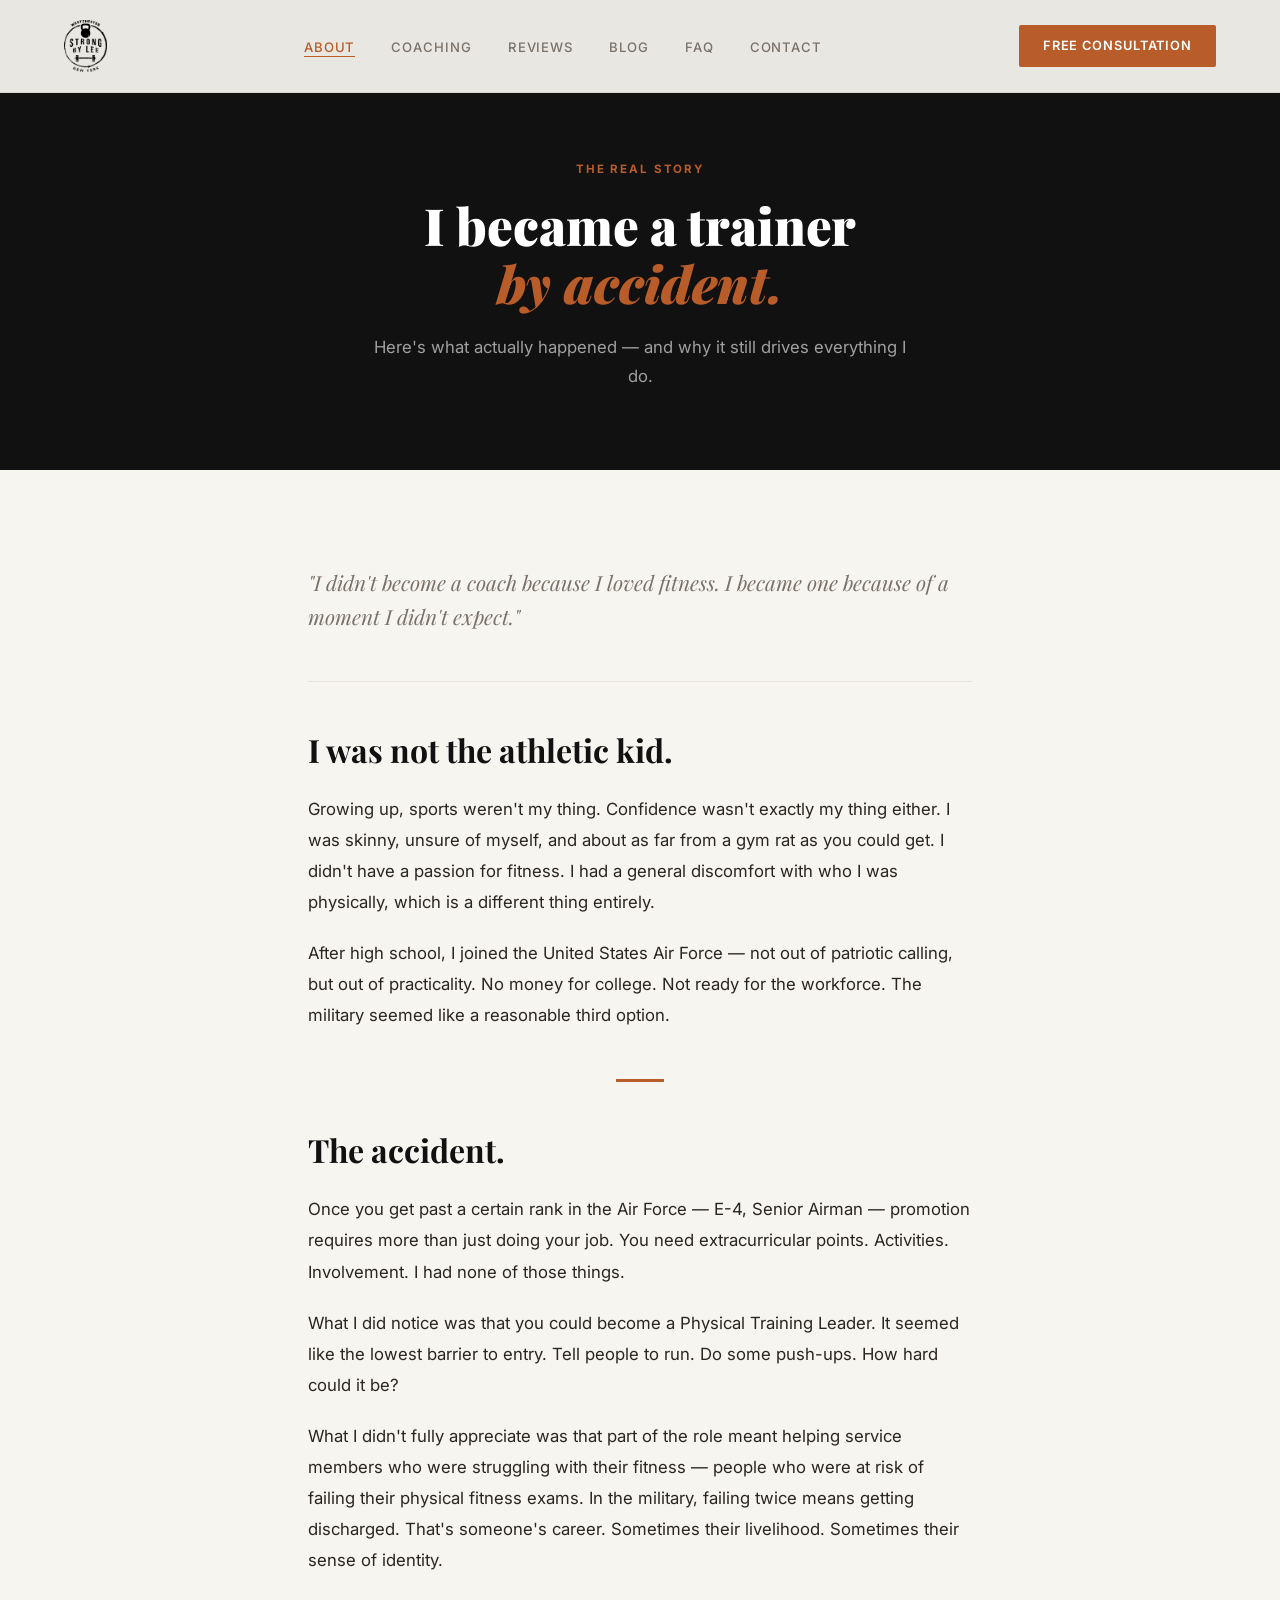
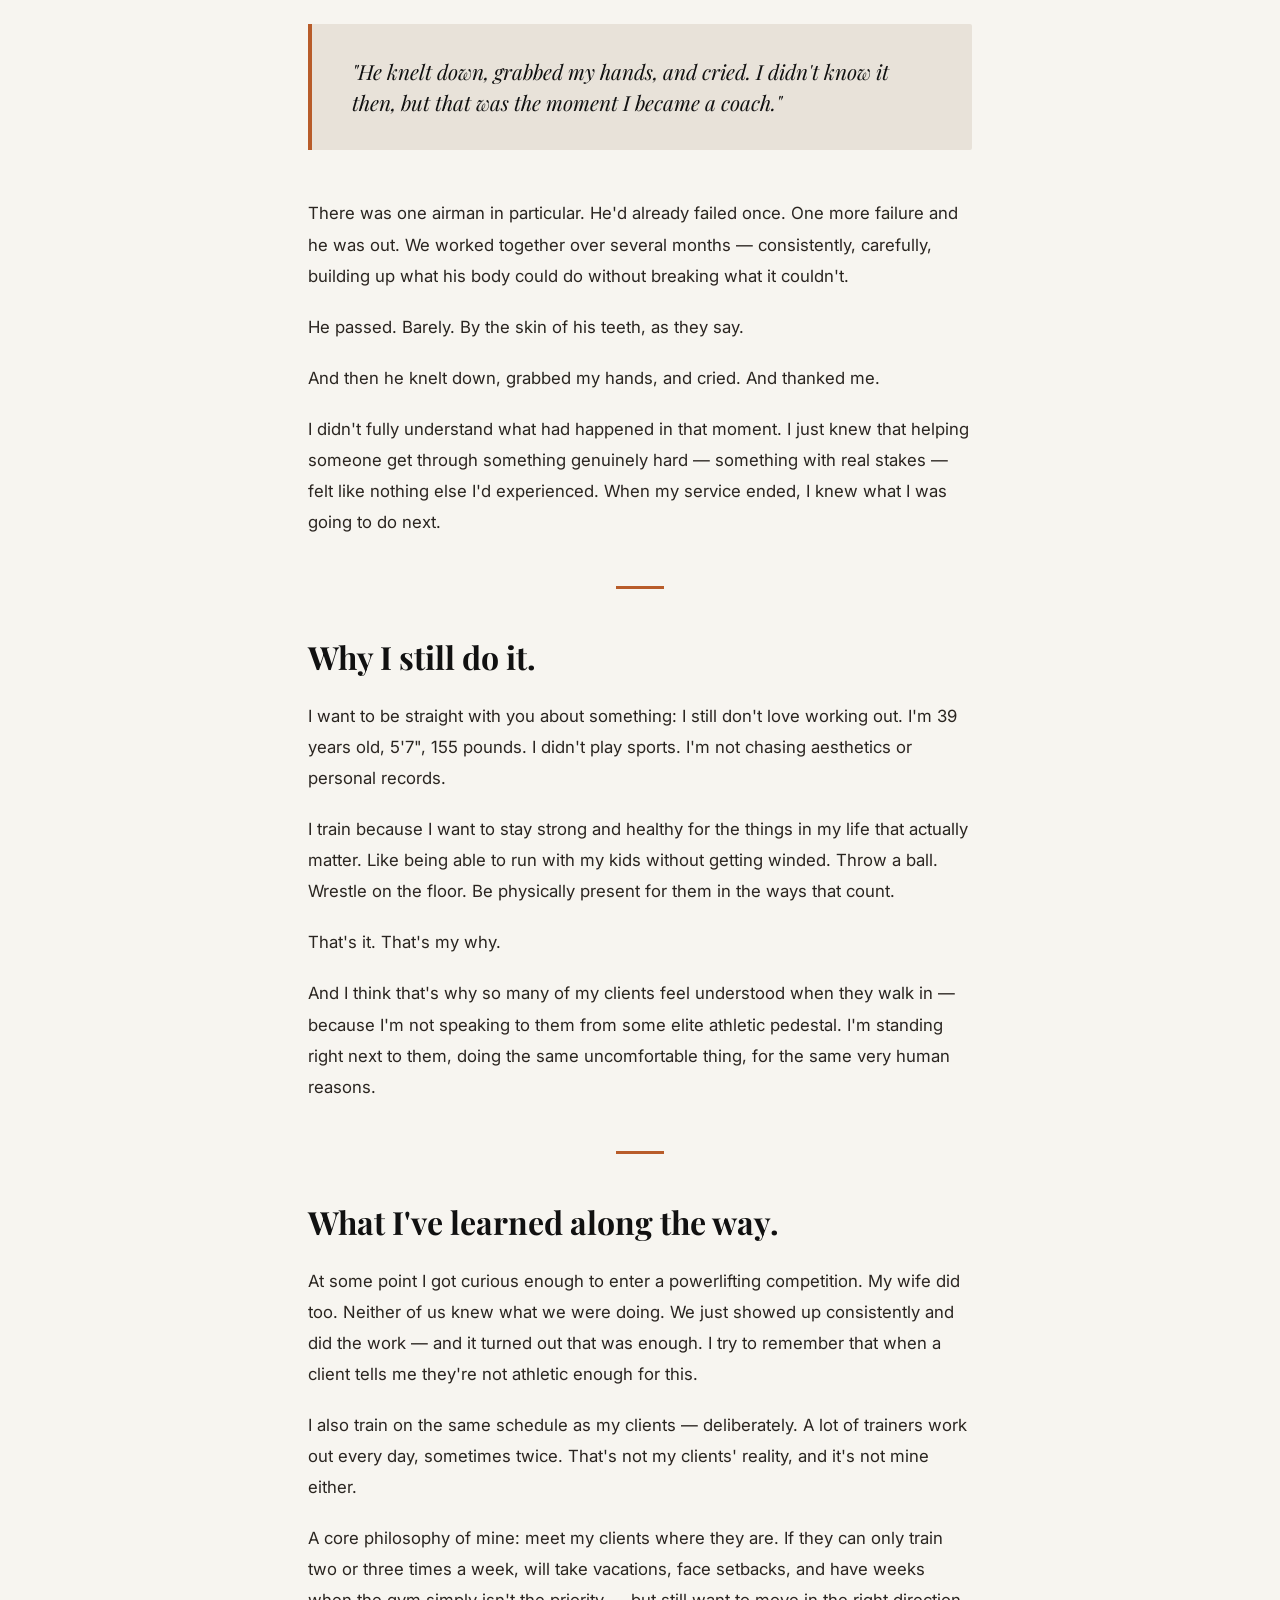
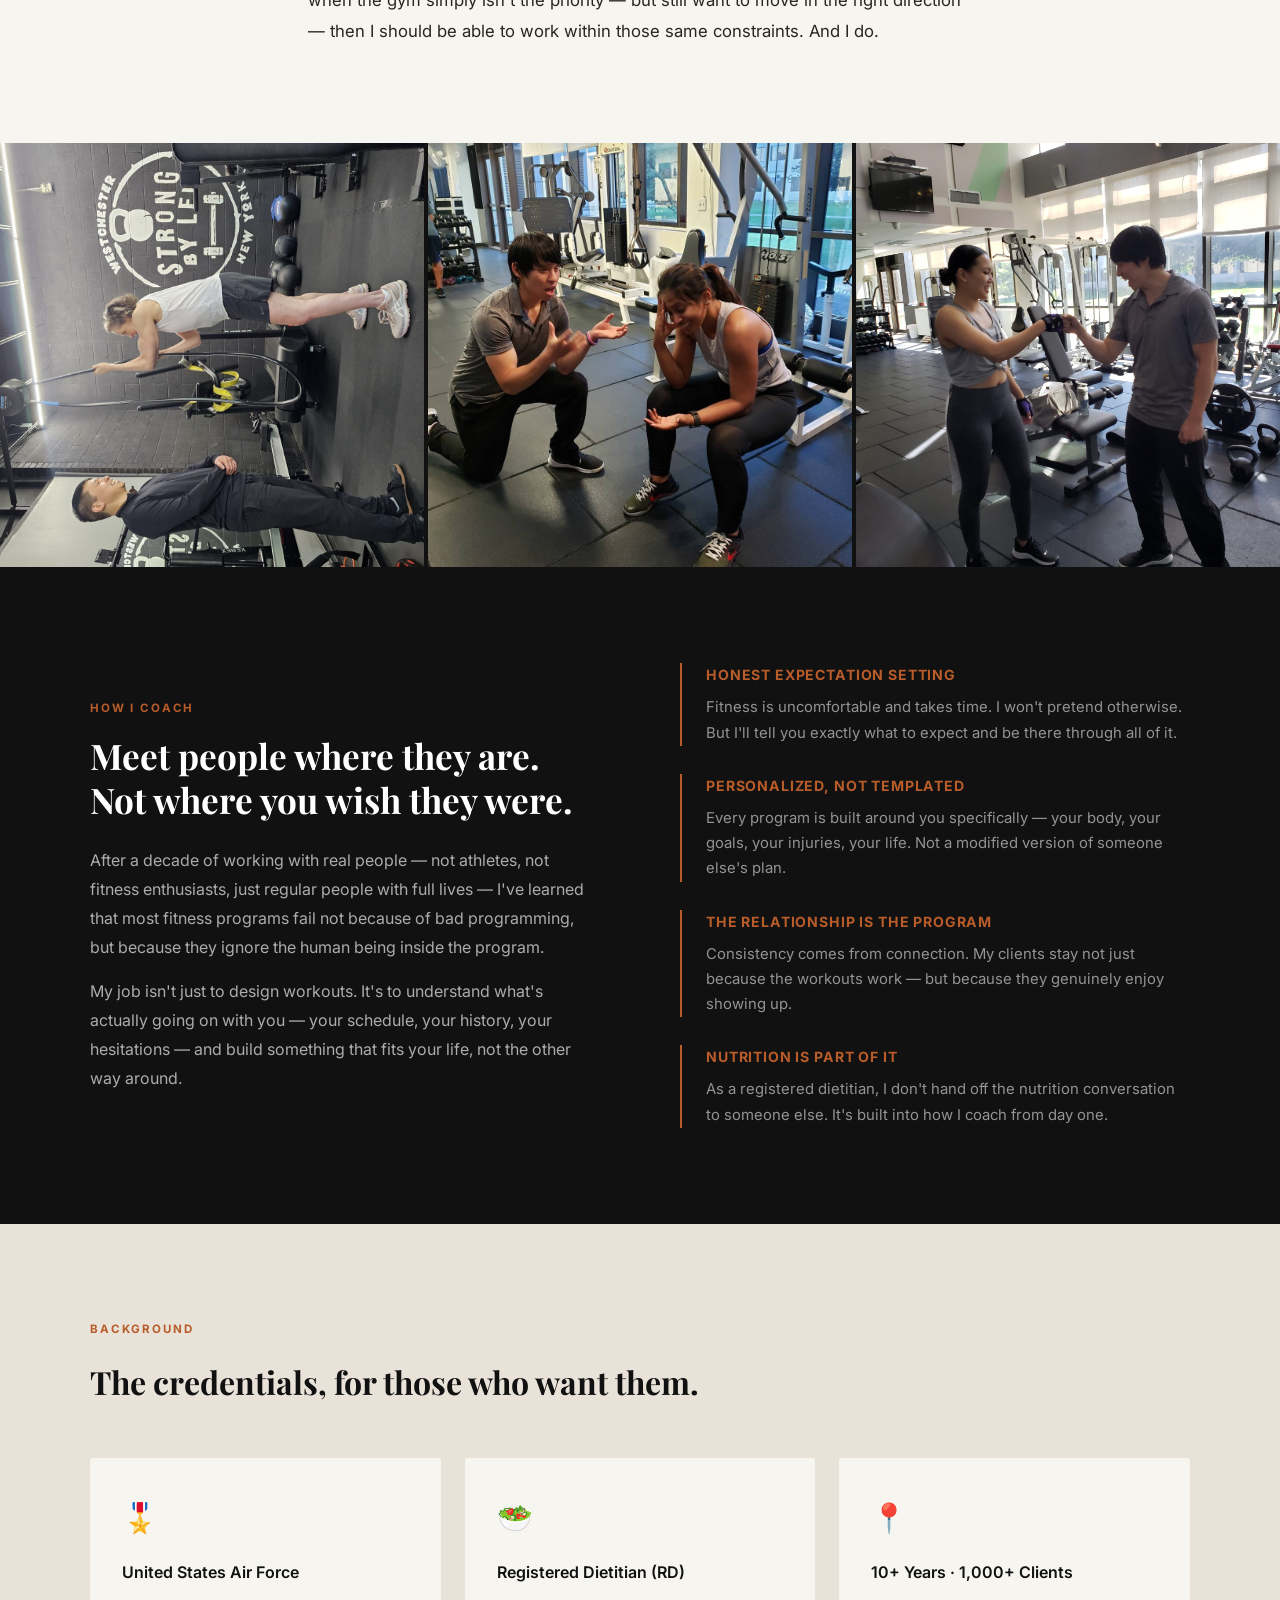
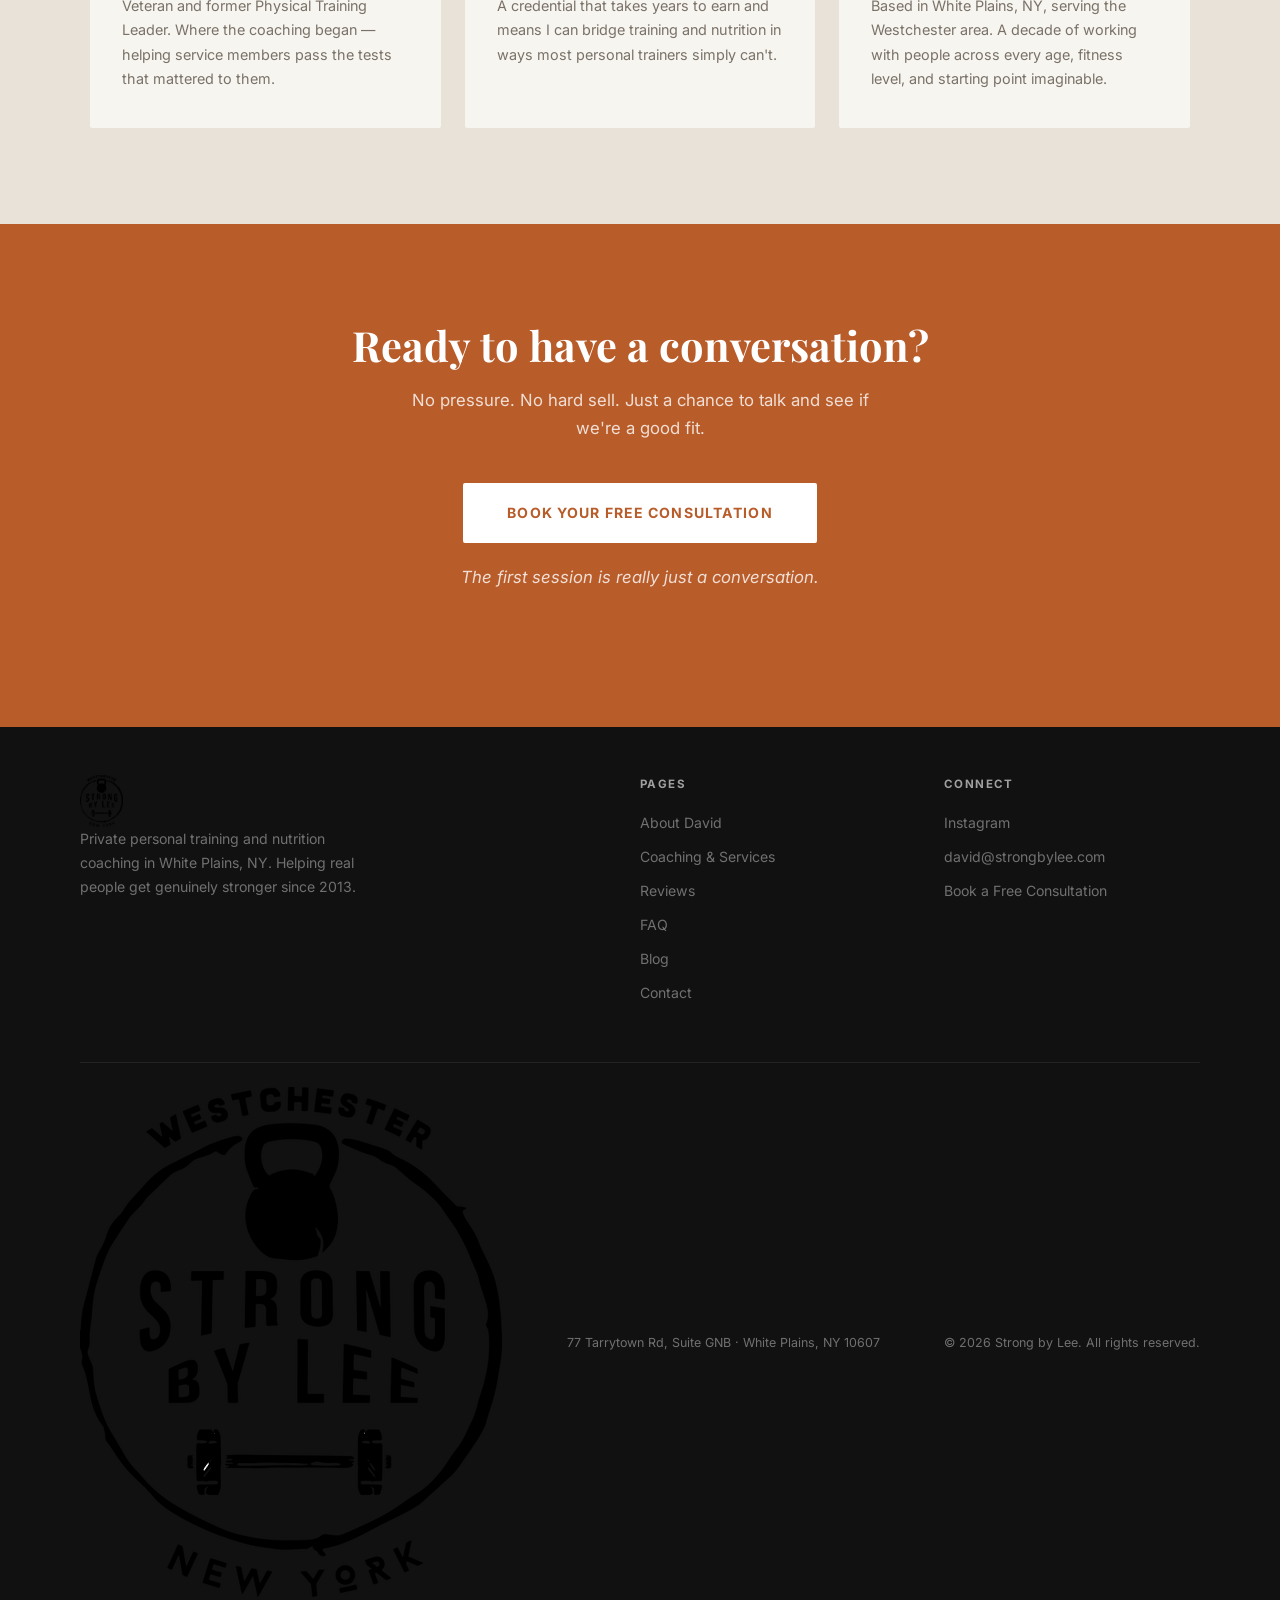
==== about.html @ 9598d5ef "update082226" ====
<!DOCTYPE html>
<html lang="en">
<head>
  <meta charset="UTF-8" />
  <meta name="viewport" content="width=device-width, initial-scale=1.0" />
  <title>About David — Strong by Lee | White Plains, NY</title>
  <meta name="description" content="The real story behind Strong by Lee. David is a registered dietitian, Air Force veteran, and personal trainer who understands what it feels like to not love working out." />
  <meta name="robots" content="index, follow" />
  <meta name="author" content="David Lee" />
  <meta property="og:type" content="website" />
  <meta property="og:title" content="About David — Strong by Lee" />
  <meta property="og:description" content="I didn't become a coach because I loved fitness. I became one because of a moment I didn't expect." />
  <meta property="og:image" content="https://strongbylee.com/images/studio-coaching.jpg" />
  <meta property="og:url" content="https://strongbylee.com/about.html" />
  <meta property="og:site_name" content="Strong by Lee" />
  <meta name="twitter:card" content="summary_large_image" />
  <meta name="twitter:title" content="About David — Strong by Lee" />
  <meta name="twitter:description" content="I didn't become a coach because I loved fitness. I became one because of a moment I didn't expect." />
  <meta name="twitter:image" content="https://strongbylee.com/images/studio-coaching.jpg" />
  
  <link href="https://fonts.googleapis.com/css2?family=Playfair+Display:ital,wght@0,700;0,900;1,700&family=Inter:wght@300;400;500;600&display=swap" rel="stylesheet" />
  <link rel="stylesheet" href="css/style.css" />
  <style>
    .story-section {
      max-width: 760px; margin: 0 auto;
      padding: 96px 48px;
    }
    .story-section h2 {
      font-family: 'Playfair Display', serif;
      font-size: 2rem; font-weight: 700;
      color: var(--black); margin-bottom: 24px;
      line-height: 1.25;
    }
    .story-section p {
      font-size: 1.05rem; line-height: 1.85;
      color: var(--text); margin-bottom: 20px;
    }
    .story-section p:last-child { margin-bottom: 0; }

    .story-divider {
      width: 48px; height: 3px;
      background: var(--accent); margin: 48px auto;
    }

    .story-pull {
      background: var(--warm);
      border-left: 4px solid var(--accent);
      padding: 32px 40px; margin: 48px 0; border-radius: 0 2px 2px 0;
    }
    .story-pull p {
      font-family: 'Playfair Display', serif;
      font-style: italic; font-size: 1.3rem;
      color: var(--black); line-height: 1.5; margin: 0;
    }

    .philosophy {
      background: var(--black); padding: 96px 80px;
    }
    .philosophy-inner {
      max-width: 1100px; margin: 0 auto;
      display: grid; grid-template-columns: 1fr 1fr; gap: 80px; align-items: center;
    }
    .philosophy-left h2 {
      font-family: 'Playfair Display', serif;
      font-size: 2.2rem; font-weight: 700;
      color: #fff; margin-bottom: 24px; line-height: 1.25;
    }
    .philosophy-left p { color: rgba(255,255,255,0.65); font-size: 1rem; line-height: 1.8; }
    .philosophy-left p + p { margin-top: 16px; }
    .philosophy-right { display: flex; flex-direction: column; gap: 28px; }
    .phil-item {
      border-left: 2px solid var(--accent);
      padding-left: 24px;
    }
    .phil-item h3 {
      font-size: 0.88rem; font-weight: 700;
      letter-spacing: 0.06em; text-transform: uppercase;
      color: var(--accent); margin-bottom: 8px;
    }
    .phil-item p { color: rgba(255,255,255,0.55); font-size: 0.93rem; line-height: 1.7; }

    .credentials {
      padding: 96px 80px; background: var(--warm);
    }
    .credentials-inner { max-width: 1100px; margin: 0 auto; }
    .credentials-inner h2 {
      font-family: 'Playfair Display', serif;
      font-size: 2rem; font-weight: 700;
      color: var(--black); margin-bottom: 48px;
    }
    .creds-grid { display: grid; grid-template-columns: repeat(3, 1fr); gap: 24px; }
    .cred-card {
      background: var(--offwhite); padding: 36px 32px; border-radius: 2px;
    }
    .cred-icon {
      font-size: 1.8rem; margin-bottom: 16px; display: block;
    }
    .cred-card h3 {
      font-size: 1rem; font-weight: 600;
      color: var(--black); margin-bottom: 8px;
    }
    .cred-card p { font-size: 0.9rem; color: var(--muted); line-height: 1.7; }

    @media (max-width: 900px) {
      .story-section { padding: 72px 32px; }
      .philosophy { padding: 72px 32px; }
      .philosophy-inner { grid-template-columns: 1fr; gap: 48px; }
      .credentials { padding: 72px 32px; }
      .creds-grid { grid-template-columns: 1fr; }
    }
  </style>
</head>
<body>

  <nav>
    <a href="index.html" class="nav-logo-img"><img src="images/logo.png" alt="Strong by Lee" height="52"></a>
    <ul class="nav-links">
      <li><a href="about.html" class="active">About</a></li>
      <li><a href="coaching.html">Coaching</a></li>
      <li><a href="reviews.html">Reviews</a></li>
      <li><a href="blog.html">Blog</a></li>
      <li><a href="faq.html">FAQ</a></li>
      <li><a href="contact.html">Contact</a></li>
    </ul>
    <a href="contact.html" class="nav-cta">Free Consultation</a>
    <div class="nav-hamburger" id="hamburger">
      <span></span><span></span><span></span>
    </div>
  </nav>

  <div class="mobile-menu" id="mobileMenu">
    <span class="mobile-close" id="mobileClose">&times;</span>
    
        <a href="index.html">Home</a>
    <a href="about.html" class="active">About</a>
    <a href="coaching.html">Coaching</a>
    <a href="reviews.html">Reviews</a>
    <a href="blog.html">Blog</a>
    <a href="faq.html">FAQ</a>
    <a href="contact.html">Contact</a>
    <a href="contact.html" style="color: var(--accent);">Free Consultation</a>
  
  </div>

  <!-- PAGE HERO -->
  <div class="page-hero">
    <span class="section-label">The real story</span>
    <h1>I became a trainer<br/><em>by accident.</em></h1>
    <p>Here's what actually happened — and why it still drives everything I do.</p>
  </div>

  <!-- STORY -->
  <div class="story-section">
    <p style="font-family:'Playfair Display',serif; font-size:1.3rem; font-style:italic; color:var(--muted); line-height:1.6; margin-bottom:48px; padding-bottom:48px; border-bottom:1px solid var(--warm);">"I didn't become a coach because I loved fitness. I became one because of a moment I didn't expect."</p>
    <h2>I was not the athletic kid.</h2>
    <p>Growing up, sports weren't my thing. Confidence wasn't exactly my thing either. I was skinny, unsure of myself, and about as far from a gym rat as you could get. I didn't have a passion for fitness. I had a general discomfort with who I was physically, which is a different thing entirely.</p>
    <p>After high school, I joined the United States Air Force — not out of patriotic calling, but out of practicality. No money for college. Not ready for the workforce. The military seemed like a reasonable third option.</p>

    <div class="story-divider"></div>

    <h2>The accident.</h2>
    <p>Once you get past a certain rank in the Air Force — E-4, Senior Airman — promotion requires more than just doing your job. You need extracurricular points. Activities. Involvement. I had none of those things.</p>
    <p>What I did notice was that you could become a Physical Training Leader. It seemed like the lowest barrier to entry. Tell people to run. Do some push-ups. How hard could it be?</p>
    <p>What I didn't fully appreciate was that part of the role meant helping service members who were struggling with their fitness — people who were at risk of failing their physical fitness exams. In the military, failing twice means getting discharged. That's someone's career. Sometimes their livelihood. Sometimes their sense of identity.</p>

    <div class="story-pull">
      <p>"He knelt down, grabbed my hands, and cried. I didn't know it then, but that was the moment I became a coach."</p>
    </div>

    <p>There was one airman in particular. He'd already failed once. One more failure and he was out. We worked together over several months — consistently, carefully, building up what his body could do without breaking what it couldn't.</p>
    <p>He passed. Barely. By the skin of his teeth, as they say.</p>
    <p>And then he knelt down, grabbed my hands, and cried. And thanked me.</p>
    <p>I didn't fully understand what had happened in that moment. I just knew that helping someone get through something genuinely hard — something with real stakes — felt like nothing else I'd experienced. When my service ended, I knew what I was going to do next.</p>

    <div class="story-divider"></div>

    <h2>Why I still do it.</h2>
    <p>I want to be straight with you about something: I still don't love working out. I'm 39 years old, 5'7", 155 pounds. I didn't play sports. I'm not chasing aesthetics or personal records.</p>
    <p>I train because I want to stay strong and healthy for the things in my life that actually matter. Like being able to run with my kids without getting winded. Throw a ball. Wrestle on the floor. Be physically present for them in the ways that count.</p>
    <p>That's it. That's my why.</p>
    <p>And I think that's why so many of my clients feel understood when they walk in — because I'm not speaking to them from some elite athletic pedestal. I'm standing right next to them, doing the same uncomfortable thing, for the same very human reasons.</p>

    <div class="story-divider"></div>

    <h2>What I've learned along the way.</h2>
    <p>At some point I got curious enough to enter a powerlifting competition. My wife did too. Neither of us knew what we were doing. We just showed up consistently and did the work — and it turned out that was enough. I try to remember that when a client tells me they're not athletic enough for this.</p>
    <p>I also train on the same schedule as my clients — deliberately. A lot of trainers work out every day, sometimes twice. That's not my clients' reality, and it's not mine either.</p>
    <p>A core philosophy of mine: meet my clients where they are. If they can only train two or three times a week, will take vacations, face setbacks, and have weeks when the gym simply isn't the priority — but still want to move in the right direction — then I should be able to work within those same constraints. And I do.</p>
  </div>

  <!-- PHOTO STRIP -->
  <div style="display:grid; grid-template-columns: 1fr 1fr 1fr; gap: 4px; background: var(--black);">
    <img src="images/studio-coaching.jpg" alt="David coaching in the Strong by Lee studio" style="width:100%; aspect-ratio:1; object-fit:cover; object-position: center top; display:block;">
    <img src="images/coaching-laughing.jpg" alt="David with a client" style="width:100%; aspect-ratio:1; object-fit:cover; display:block;">
    <img src="images/coaching-floor.jpg" alt="David coaching on the floor" style="width:100%; aspect-ratio:1; object-fit:cover; display:block;">
  </div>

  <!-- PHILOSOPHY -->
  <section class="philosophy reveal">
    <div class="philosophy-inner">
      <div class="philosophy-left">
        <span class="section-label">How I coach</span>
        <h2>Meet people where they are. Not where you wish they were.</h2>
        <p>After a decade of working with real people — not athletes, not fitness enthusiasts, just regular people with full lives — I've learned that most fitness programs fail not because of bad programming, but because they ignore the human being inside the program.</p>
        <p>My job isn't just to design workouts. It's to understand what's actually going on with you — your schedule, your history, your hesitations — and build something that fits your life, not the other way around.</p>
      </div>
      <div class="philosophy-right">
        <div class="phil-item">
          <h3>Honest Expectation Setting</h3>
          <p>Fitness is uncomfortable and takes time. I won't pretend otherwise. But I'll tell you exactly what to expect and be there through all of it.</p>
        </div>
        <div class="phil-item">
          <h3>Personalized, Not Templated</h3>
          <p>Every program is built around you specifically — your body, your goals, your injuries, your life. Not a modified version of someone else's plan.</p>
        </div>
        <div class="phil-item">
          <h3>The Relationship Is the Program</h3>
          <p>Consistency comes from connection. My clients stay not just because the workouts work — but because they genuinely enjoy showing up.</p>
        </div>
        <div class="phil-item">
          <h3>Nutrition Is Part of It</h3>
          <p>As a registered dietitian, I don't hand off the nutrition conversation to someone else. It's built into how I coach from day one.</p>
        </div>
      </div>
    </div>
  </section>

  <!-- CREDENTIALS -->
  <section class="credentials reveal">
    <div class="credentials-inner">
      <span class="section-label">Background</span>
      <h2>The credentials, for those who want them.</h2>
      <div class="creds-grid">
        <div class="cred-card">
          <span class="cred-icon">🎖️</span>
          <h3>United States Air Force</h3>
          <p>Veteran and former Physical Training Leader. Where the coaching began — helping service members pass the tests that mattered to them.</p>
        </div>
        <div class="cred-card">
          <span class="cred-icon">🥗</span>
          <h3>Registered Dietitian (RD)</h3>
          <p>A credential that takes years to earn and means I can bridge training and nutrition in ways most personal trainers simply can't.</p>
        </div>
        <div class="cred-card">
          <span class="cred-icon">📍</span>
          <h3>10+ Years · 1,000+ Clients</h3>
          <p>Based in White Plains, NY, serving the Westchester area. A decade of working with people across every age, fitness level, and starting point imaginable.</p>
        </div>
      </div>
    </div>
  </section>

  <!-- CTA -->
  <section class="cta-section">
    <h2>Ready to have a conversation?</h2>
    <p>No pressure. No hard sell. Just a chance to talk and see if we're a good fit.</p>
    <a href="contact.html" class="btn-white">Book Your Free Consultation</a>
    <p class="cta-note">The first session is really just a conversation.</p>
  </section>

  <!-- FOOTER -->
  <footer>
    <div class="footer-inner">
      <div class="footer-brand">
        <a href="index.html" class="nav-logo-img"><img src="images/logo.png" alt="Strong by Lee" height="48"></a>
        <p>Private personal training and nutrition coaching in White Plains, NY. Helping real people get genuinely stronger since 2013.</p>
      </div>
      <div class="footer-col">
        <h4>Pages</h4>
        <a href="about.html" class="active">About David</a>
        <a href="coaching.html">Coaching & Services</a>
        <a href="reviews.html">Reviews</a>
    <a href="faq.html">FAQ</a>
        <a href="blog.html">Blog</a>
        <a href="contact.html">Contact</a>
      </div>
      <div class="footer-col">
        <h4>Connect</h4>
        <a href="https://instagram.com/strongbylee" target="_blank">Instagram</a>
        <a href="mailto:david@strongbylee.com">david@strongbylee.com</a>
        <a href="contact.html">Book a Free Consultation</a>
      </div>
    </div>
    <div class="footer-bottom">
      <img src="images/logo.png" alt="Strong by Lee" height="36">
      <span>77 Tarrytown Rd, Suite GNB · White Plains, NY 10607</span>
      <span>© 2026 Strong by Lee. All rights reserved.</span>
    </div>
  </footer>

  <script>
    document.getElementById('hamburger').addEventListener('click', () => document.getElementById('mobileMenu').classList.add('open'));
    document.getElementById('mobileClose').addEventListener('click', () => document.getElementById('mobileMenu').classList.remove('open'));
  </script>
  <a href="#" class="back-to-top" id="backToTop" aria-label="Back to top">↑</a>
</body>
</html>
---- css/style.css ----
*, *::before, *::after { box-sizing: border-box; margin: 0; padding: 0; }

:root {
  --black:    #111111;
  --offwhite: #F7F5F0;
  --warm:     #E8E2D9;
  --accent:   #B85C2A;
  --accent-dark: #9A4A20;
  --muted:    #7A7268;
  --text:     #2A2520;
}

html { scroll-behavior: smooth; }

body {
  font-family: 'Inter', sans-serif;
  background: var(--offwhite);
  color: var(--text);
  font-size: 17px;
  line-height: 1.7;
}

/* ── NAV ── */
nav {
  position: fixed; top: 0; left: 0; right: 0; z-index: 100;
  display: flex; align-items: center; justify-content: space-between;
  padding: 20px 64px;
  background: rgba(247,245,240,0.94);
  backdrop-filter: blur(8px);
  border-bottom: 1px solid rgba(0,0,0,0.07);
}
.nav-logo {
  font-family: 'Playfair Display', serif;
  font-size: 1.25rem; font-weight: 700;
  color: var(--black); letter-spacing: 0.02em;
  text-decoration: none;
}
.nav-logo span { color: var(--accent); }
.nav-logo-img {
  display: flex; align-items: center;
  text-decoration: none;
}
.nav-logo-img img {
  height: 52px; width: auto;
  display: block;
}
.nav-links { display: flex; gap: 36px; list-style: none; }
.nav-links a {
  text-decoration: none; color: var(--muted);
  font-size: 0.82rem; font-weight: 500;
  letter-spacing: 0.07em; text-transform: uppercase;
  transition: color 0.2s;
}
.nav-links a:hover, .nav-links a.active { color: var(--accent); }
.nav-cta {
  background: var(--accent); color: #fff;
  padding: 10px 24px; border-radius: 2px;
  font-size: 0.8rem; font-weight: 600;
  letter-spacing: 0.07em; text-transform: uppercase;
  text-decoration: none; transition: background 0.2s;
}
.nav-cta:hover { background: var(--accent-dark); }
.nav-hamburger { display: none; cursor: pointer; flex-direction: column; gap: 5px; }
.nav-hamburger span { display: block; width: 24px; height: 2px; background: var(--black); transition: 0.3s; }
.mobile-menu {
  display: none; position: fixed; top: 0; left: 0; right: 0; bottom: 0;
  background: var(--offwhite); z-index: 99;
  flex-direction: column; align-items: center; justify-content: center; gap: 32px;
}
.mobile-menu.open { display: flex; }
.mobile-menu a {
  font-size: 1.4rem; font-family: 'Playfair Display', serif;
  color: var(--black); text-decoration: none; font-weight: 700;
}
.mobile-menu a:hover { color: var(--accent); }
.mobile-close {
  position: absolute; top: 24px; right: 32px;
  font-size: 2rem; cursor: pointer; color: var(--muted);
}

/* ── SHARED SECTIONS ── */
.section-label {
  font-size: 0.72rem; font-weight: 700;
  letter-spacing: 0.16em; text-transform: uppercase;
  color: var(--accent); margin-bottom: 16px; display: block;
}

/* ── TRUST BAR ── */
.trust-bar {
  background: var(--black); color: var(--offwhite);
  display: flex; justify-content: center; gap: 80px;
  padding: 32px 48px; flex-wrap: wrap;
}
.trust-item { text-align: center; }
.trust-number {
  font-family: 'Playfair Display', serif;
  font-size: 2rem; font-weight: 700;
  color: var(--accent); display: block; line-height: 1;
}
.trust-label {
  font-size: 0.72rem; letter-spacing: 0.1em;
  text-transform: uppercase; color: rgba(255,255,255,0.45);
  margin-top: 4px; display: block;
}

/* ── BUTTONS ── */
.btn-primary {
  display: inline-block; background: var(--accent); color: #fff;
  padding: 16px 36px; border-radius: 2px;
  font-size: 0.86rem; font-weight: 600;
  letter-spacing: 0.08em; text-transform: uppercase;
  text-decoration: none; transition: background 0.2s;
}
.btn-primary:hover { background: var(--accent-dark); }
.btn-ghost {
  display: inline-block; color: var(--text);
  font-size: 0.86rem; font-weight: 500;
  letter-spacing: 0.04em; text-decoration: none;
  border-bottom: 1px solid var(--text); padding-bottom: 2px;
  transition: color 0.2s, border-color 0.2s;
}
.btn-ghost:hover { color: var(--accent); border-color: var(--accent); }
.btn-white {
  display: inline-block; background: #fff; color: var(--accent);
  padding: 18px 44px; border-radius: 2px;
  font-size: 0.88rem; font-weight: 700;
  letter-spacing: 0.08em; text-transform: uppercase;
  text-decoration: none; transition: transform 0.15s;
}
.btn-white:hover { transform: translateY(-2px); }

/* ── CTA SECTION ── */
.cta-section {
  background: var(--accent);
  padding: 96px 80px; text-align: center;
}
.cta-section h2 {
  font-family: 'Playfair Display', serif;
  font-size: 2.6rem; font-weight: 700;
  color: #fff; margin-bottom: 16px; line-height: 1.2;
}
.cta-section p {
  color: rgba(255,255,255,0.8); font-size: 1.05rem;
  margin-bottom: 40px; max-width: 480px;
  margin-left: auto; margin-right: auto;
}
.cta-note {
  margin-top: 20px; font-size: 0.82rem;
  color: rgba(255,255,255,0.6); font-style: italic;
}

/* ── FOOTER ── */
footer {
  background: var(--black); color: rgba(255,255,255,0.4);
  padding: 48px 80px;
}
.footer-inner {
  display: grid; grid-template-columns: 2fr 1fr 1fr;
  gap: 48px; margin-bottom: 48px;
}
.footer-brand .nav-logo { display: block; margin-bottom: 16px; }
.footer-brand p { font-size: 0.88rem; color: rgba(255,255,255,0.4); line-height: 1.7; max-width: 280px; }
.footer-col h4 {
  font-size: 0.72rem; font-weight: 700;
  letter-spacing: 0.12em; text-transform: uppercase;
  color: rgba(255,255,255,0.6); margin-bottom: 16px;
}
.footer-col a {
  display: block; color: rgba(255,255,255,0.4);
  text-decoration: none; font-size: 0.88rem;
  margin-bottom: 10px; transition: color 0.2s;
}
.footer-col a:hover { color: var(--accent); }
.footer-bottom {
  border-top: 1px solid rgba(255,255,255,0.08);
  padding-top: 24px;
  display: flex; justify-content: space-between; align-items: center;
  font-size: 0.78rem;
}
.footer-logo {
  font-family: 'Playfair Display', serif;
  color: rgba(255,255,255,0.7); font-size: 1rem;
}
.footer-logo span { color: var(--accent); }

/* ── PAGE HERO (inner pages) ── */
.page-hero {
  padding: 160px 80px 80px;
  background: var(--black);
  text-align: center;
}
.page-hero .section-label { justify-content: center; display: flex; }
.page-hero h1 {
  font-family: 'Playfair Display', serif;
  font-size: clamp(2.4rem, 4vw, 3.6rem);
  font-weight: 900; color: #fff;
  line-height: 1.15; margin-bottom: 20px;
}
.page-hero h1 em { color: var(--accent); font-style: italic; }
.page-hero p {
  color: rgba(255,255,255,0.6); font-size: 1.05rem;
  max-width: 560px; margin: 0 auto;
}

/* ── VIDEO ── */
.video-section {
  background: var(--offwhite);
  padding: 96px 80px;
}
.video-inner {
  max-width: 900px; margin: 0 auto; text-align: center;
}
.video-inner h2 {
  font-family: 'Playfair Display', serif;
  font-size: 2.2rem; font-weight: 700;
  color: var(--black); margin-bottom: 12px; line-height: 1.25;
}
.video-inner p {
  color: var(--muted); font-size: 1rem;
  margin-bottom: 40px; max-width: 520px;
  margin-left: auto; margin-right: auto;
}
.video-wrap {
  position: relative; padding-bottom: 56.25%;
  height: 0; overflow: hidden; border-radius: 2px;
  box-shadow: 0 20px 60px rgba(0,0,0,0.15);
}
.video-wrap iframe {
  position: absolute; top: 0; left: 0;
  width: 100%; height: 100%; border: none;
}

@media (max-width: 900px) {
  .video-section { padding: 72px 32px; }
  .video-inner h2 { font-size: 1.6rem; }
}

/* ── GALLERY ── */
.gallery { background: var(--black); padding: 4px; }
.gallery-grid {
  display: grid;
  grid-template-columns: repeat(3, 1fr);
  grid-template-rows: auto;
  gap: 4px;
}
.gallery-item {
  overflow: hidden;
  aspect-ratio: 1;
  background: #222;
}
.gallery-item--tall {
  grid-row: span 2;
  aspect-ratio: auto;
}
.gallery-item--wide {
  grid-column: span 2;
  aspect-ratio: 16/9;
}
.gallery-item img {
  width: 100%; height: 100%;
  object-fit: cover; display: block;
  transition: transform 0.4s ease;
}
.gallery-item:hover img { transform: scale(1.03); }

@media (max-width: 900px) {
  .gallery-grid { grid-template-columns: 1fr 1fr; }
  .gallery-item--tall { grid-row: span 1; aspect-ratio: 1; }
  .gallery-item--wide { grid-column: span 2; }
}

/* ── SCROLL ANIMATIONS ── */
.reveal {
  opacity: 1;
  transform: translateY(0);
  transition: opacity 0.7s ease, transform 0.7s ease;
}
.reveal.hidden {
  opacity: 0;
  transform: translateY(32px);
}
.reveal.visible {
  opacity: 1;
  transform: translateY(0);
}
.reveal-delay-1 { transition-delay: 0.1s; }
.reveal-delay-2 { transition-delay: 0.2s; }
.reveal-delay-3 { transition-delay: 0.3s; }
.reveal-delay-4 { transition-delay: 0.4s; }

/* ── BACK TO TOP ── */
.back-to-top {
  position: fixed; bottom: 32px; right: 32px; z-index: 99;
  width: 44px; height: 44px;
  background: var(--accent); color: #fff;
  border: none; border-radius: 2px; cursor: pointer;
  font-size: 1.2rem; display: flex; align-items: center; justify-content: center;
  opacity: 0; pointer-events: none;
  transition: opacity 0.3s, background 0.2s;
  text-decoration: none;
}
.back-to-top.visible { opacity: 1; pointer-events: all; }
.back-to-top:hover { background: var(--accent-dark); }

/* ── INSTAGRAM SECTION ── */
.instagram-section {
  background: var(--black);
  padding: 80px;
  text-align: center;
}
.instagram-section .section-label { margin-bottom: 12px; }
.instagram-section h2 {
  font-family: 'Playfair Display', serif;
  font-size: 2rem; font-weight: 700;
  color: #fff; margin-bottom: 12px;
}
.instagram-section p {
  color: rgba(255,255,255,0.5);
  font-size: 0.97rem; margin-bottom: 32px;
}
.instagram-btn {
  display: inline-flex; align-items: center; gap: 10px;
  background: linear-gradient(135deg, #f09433, #e6683c, #dc2743, #cc2366, #bc1888);
  color: #fff; padding: 14px 32px; border-radius: 2px;
  font-size: 0.88rem; font-weight: 700;
  letter-spacing: 0.06em; text-transform: uppercase;
  text-decoration: none; transition: opacity 0.2s;
}
.instagram-btn:hover { opacity: 0.85; }
.instagram-btn svg { width: 20px; height: 20px; fill: #fff; }

/* ── MOBILE MENU POLISH ── */
.mobile-menu {
  transform: translateX(100%);
  transition: transform 0.35s cubic-bezier(0.4, 0, 0.2, 1);
}
.mobile-menu.open {
  display: flex;
  transform: translateX(0);
}

/* ── MAPS ── */
.map-embed {
  width: 100%; height: 320px; border: none; display: block;
  filter: grayscale(20%);
}

@media (max-width: 900px) {
  .instagram-section { padding: 64px 32px; }
  .back-to-top { bottom: 20px; right: 20px; }
}
@media (max-width: 900px) {
  nav { padding: 16px 24px; }
  .nav-links, .nav-cta { display: none; }
  .nav-hamburger { display: flex; }
  .trust-bar { gap: 32px; padding: 32px 24px; }
  .cta-section { padding: 72px 32px; }
  .cta-section h2 { font-size: 2rem; }
  footer { padding: 48px 24px; }
  .footer-inner { grid-template-columns: 1fr; gap: 32px; }
  .footer-bottom { flex-direction: column; gap: 12px; text-align: center; }
  .page-hero { padding: 120px 32px 64px; }
}

/* ── POLISH & PERFORMANCE ── */
img { max-width: 100%; height: auto; }
* { -webkit-font-smoothing: antialiased; -moz-osx-font-smoothing: grayscale; }
::selection { background: var(--accent); color: #fff; }
a { transition: color 0.2s, opacity 0.2s; }
.nav-links a { position: relative; }
.nav-links a::after {
  content: ''; position: absolute; bottom: -2px; left: 0; right: 0;
  height: 1px; background: var(--accent);
  transform: scaleX(0); transition: transform 0.2s;
}
.nav-links a:hover::after,
.nav-links a.active::after { transform: scaleX(1); }
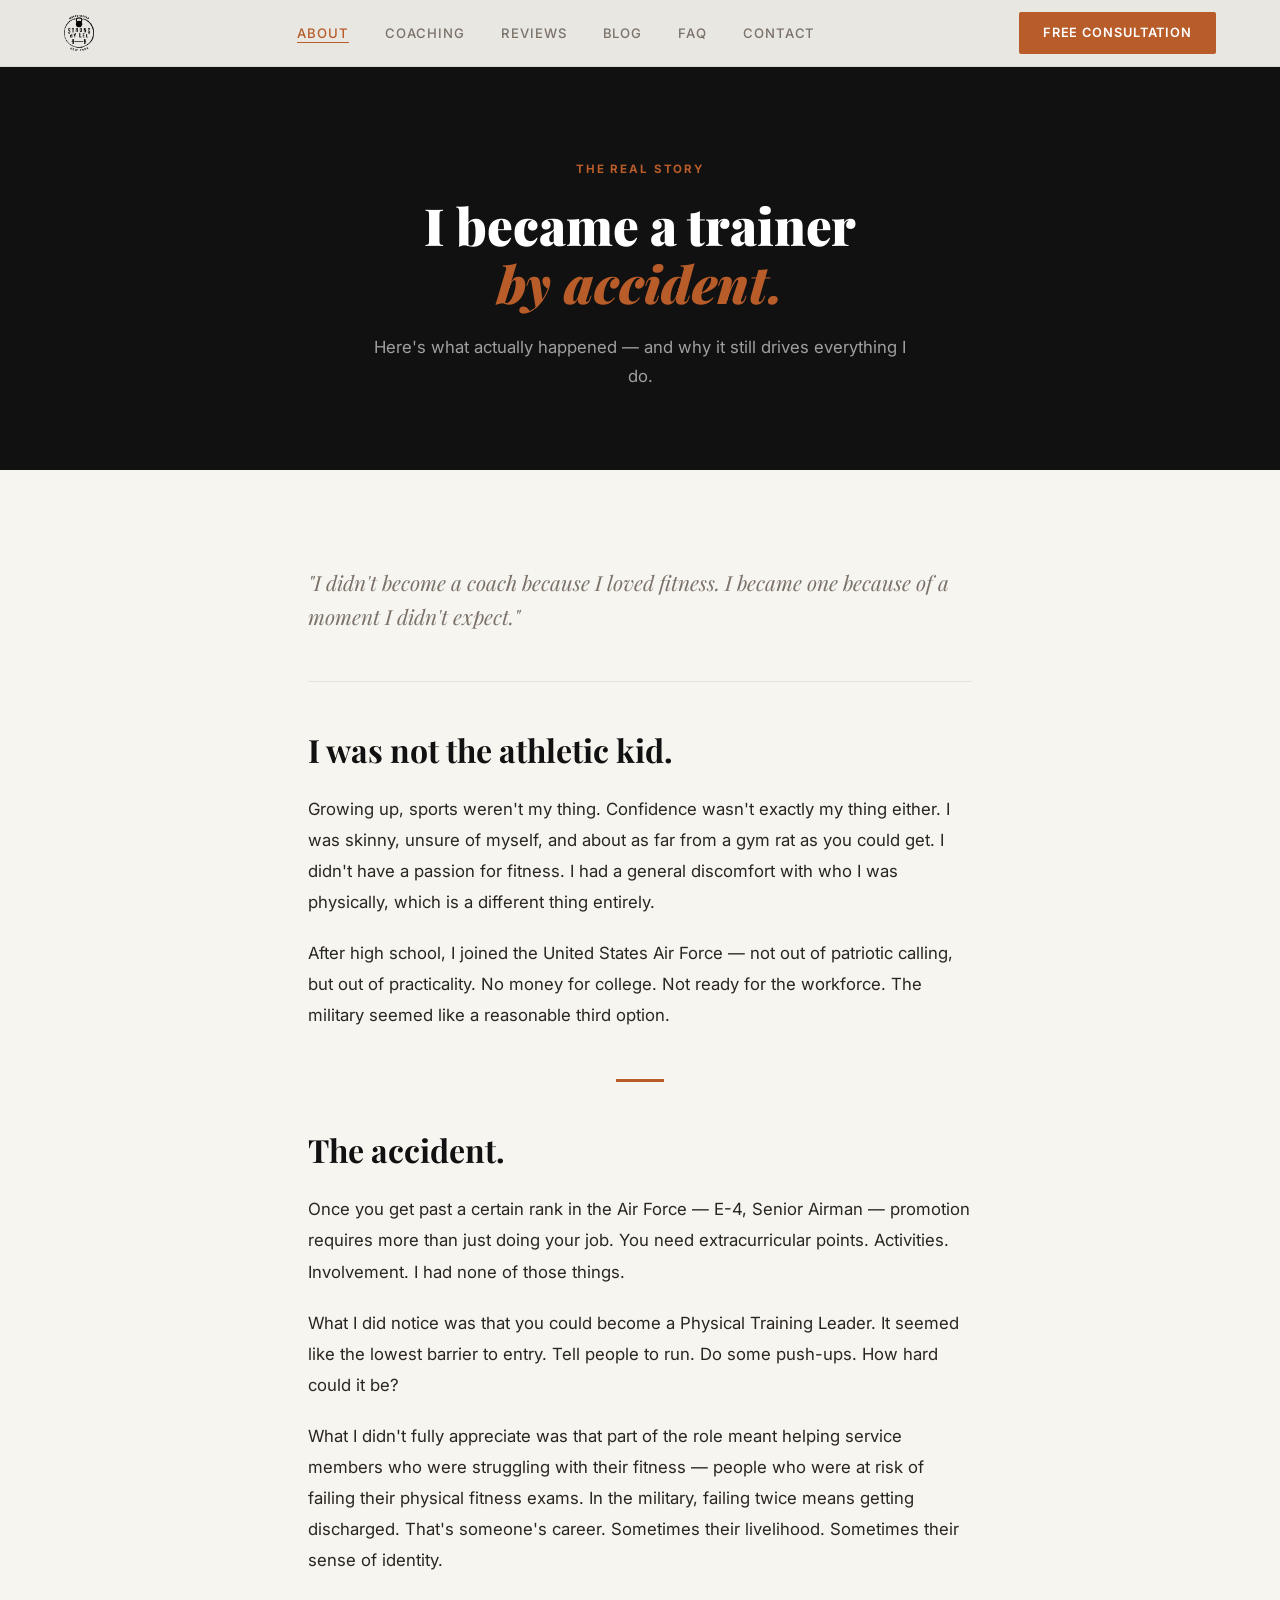
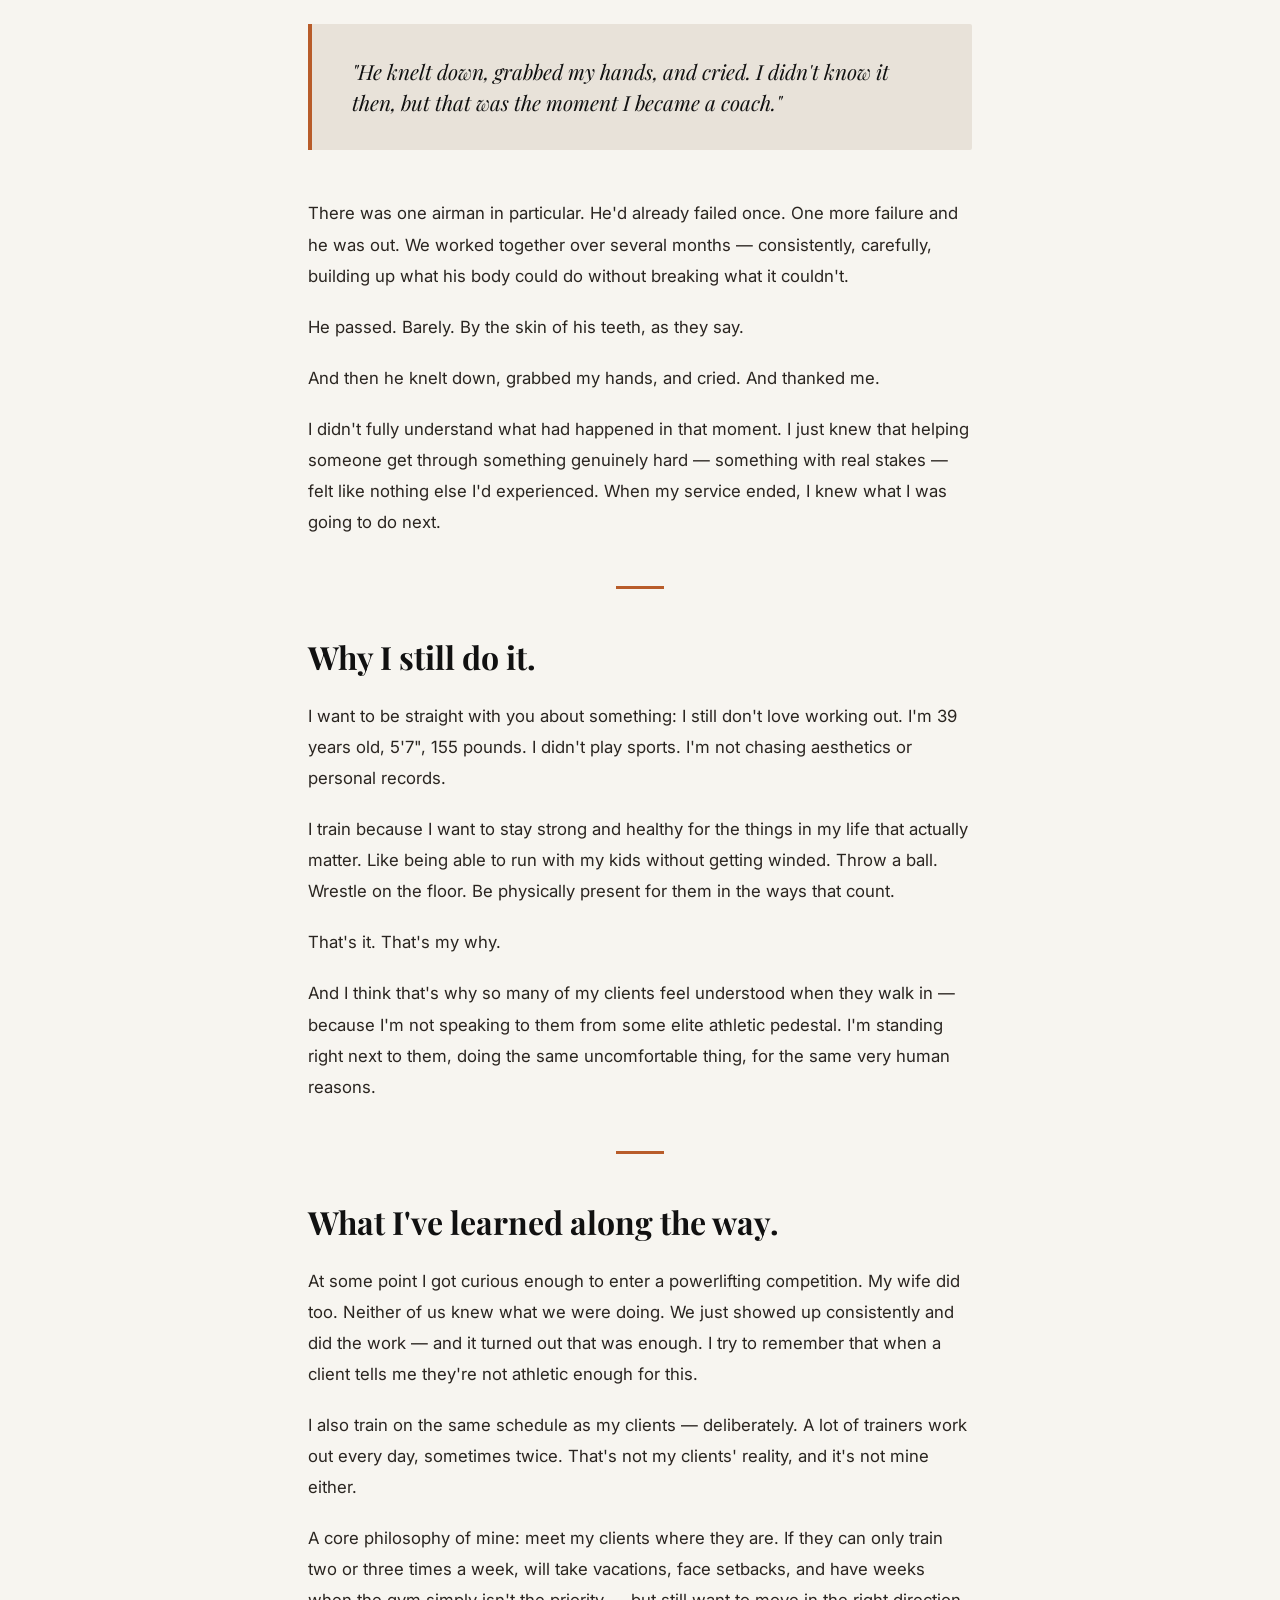
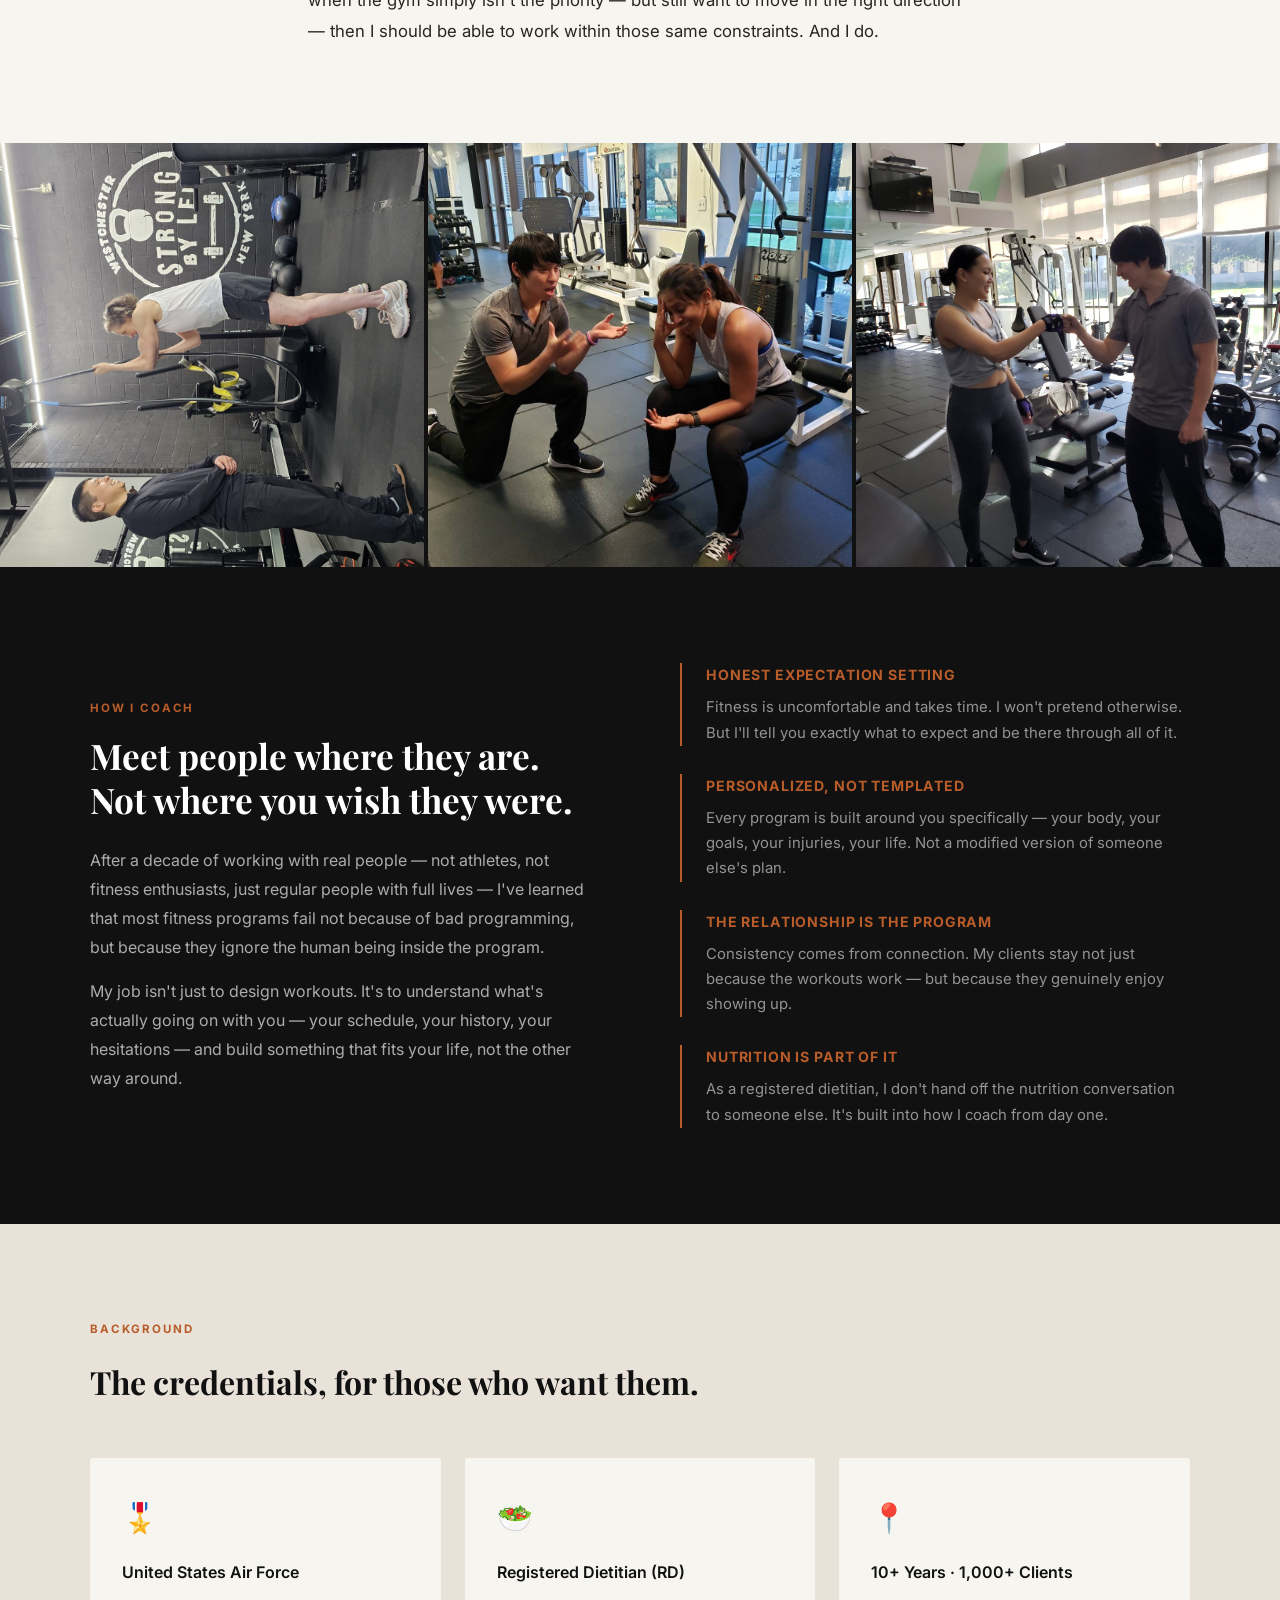
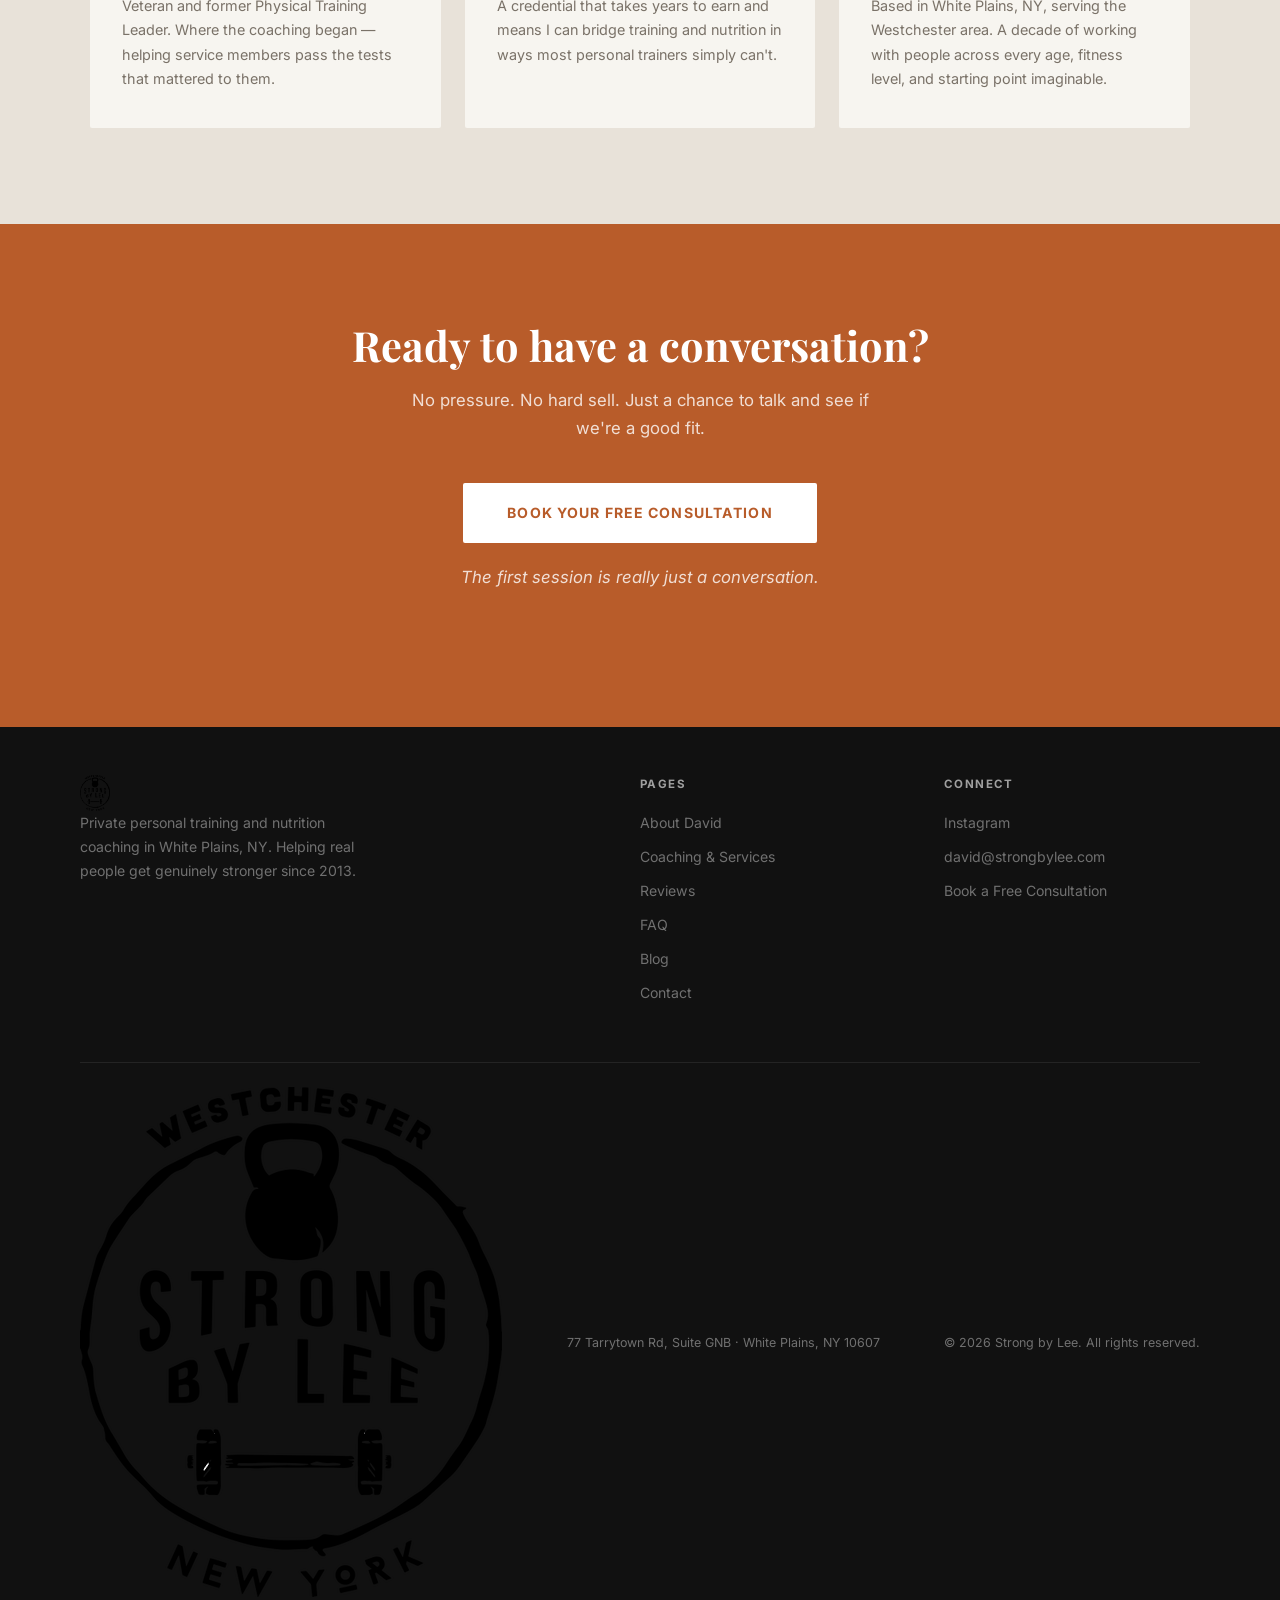
==== commit aa13b7b5: "update082226 logo resize" ====
--- a/about.html
+++ b/about.html
@@ -113,7 +113,7 @@
 <body>
 
   <nav>
-    <a href="index.html" class="nav-logo-img"><img src="images/logo.png" alt="Strong by Lee" height="52"></a>
+    <a href="index.html" class="nav-logo-img"><img src="images/logo.png" alt="Strong by Lee" height="36"></a>
     <ul class="nav-links">
       <li><a href="about.html" class="active">About</a></li>
       <li><a href="coaching.html">Coaching</a></li>
--- a/css/style.css
+++ b/css/style.css
@@ -24,7 +24,7 @@
 nav {
   position: fixed; top: 0; left: 0; right: 0; z-index: 100;
   display: flex; align-items: center; justify-content: space-between;
-  padding: 20px 64px;
+  padding: 12px 64px;
   background: rgba(247,245,240,0.94);
   backdrop-filter: blur(8px);
   border-bottom: 1px solid rgba(0,0,0,0.07);
@@ -41,7 +41,8 @@
   text-decoration: none;
 }
 .nav-logo-img img {
-  height: 52px; width: auto;
+  height: 36px; width: auto;
+  max-height: 36px;
   display: block;
 }
 .nav-links { display: flex; gap: 36px; list-style: none; }
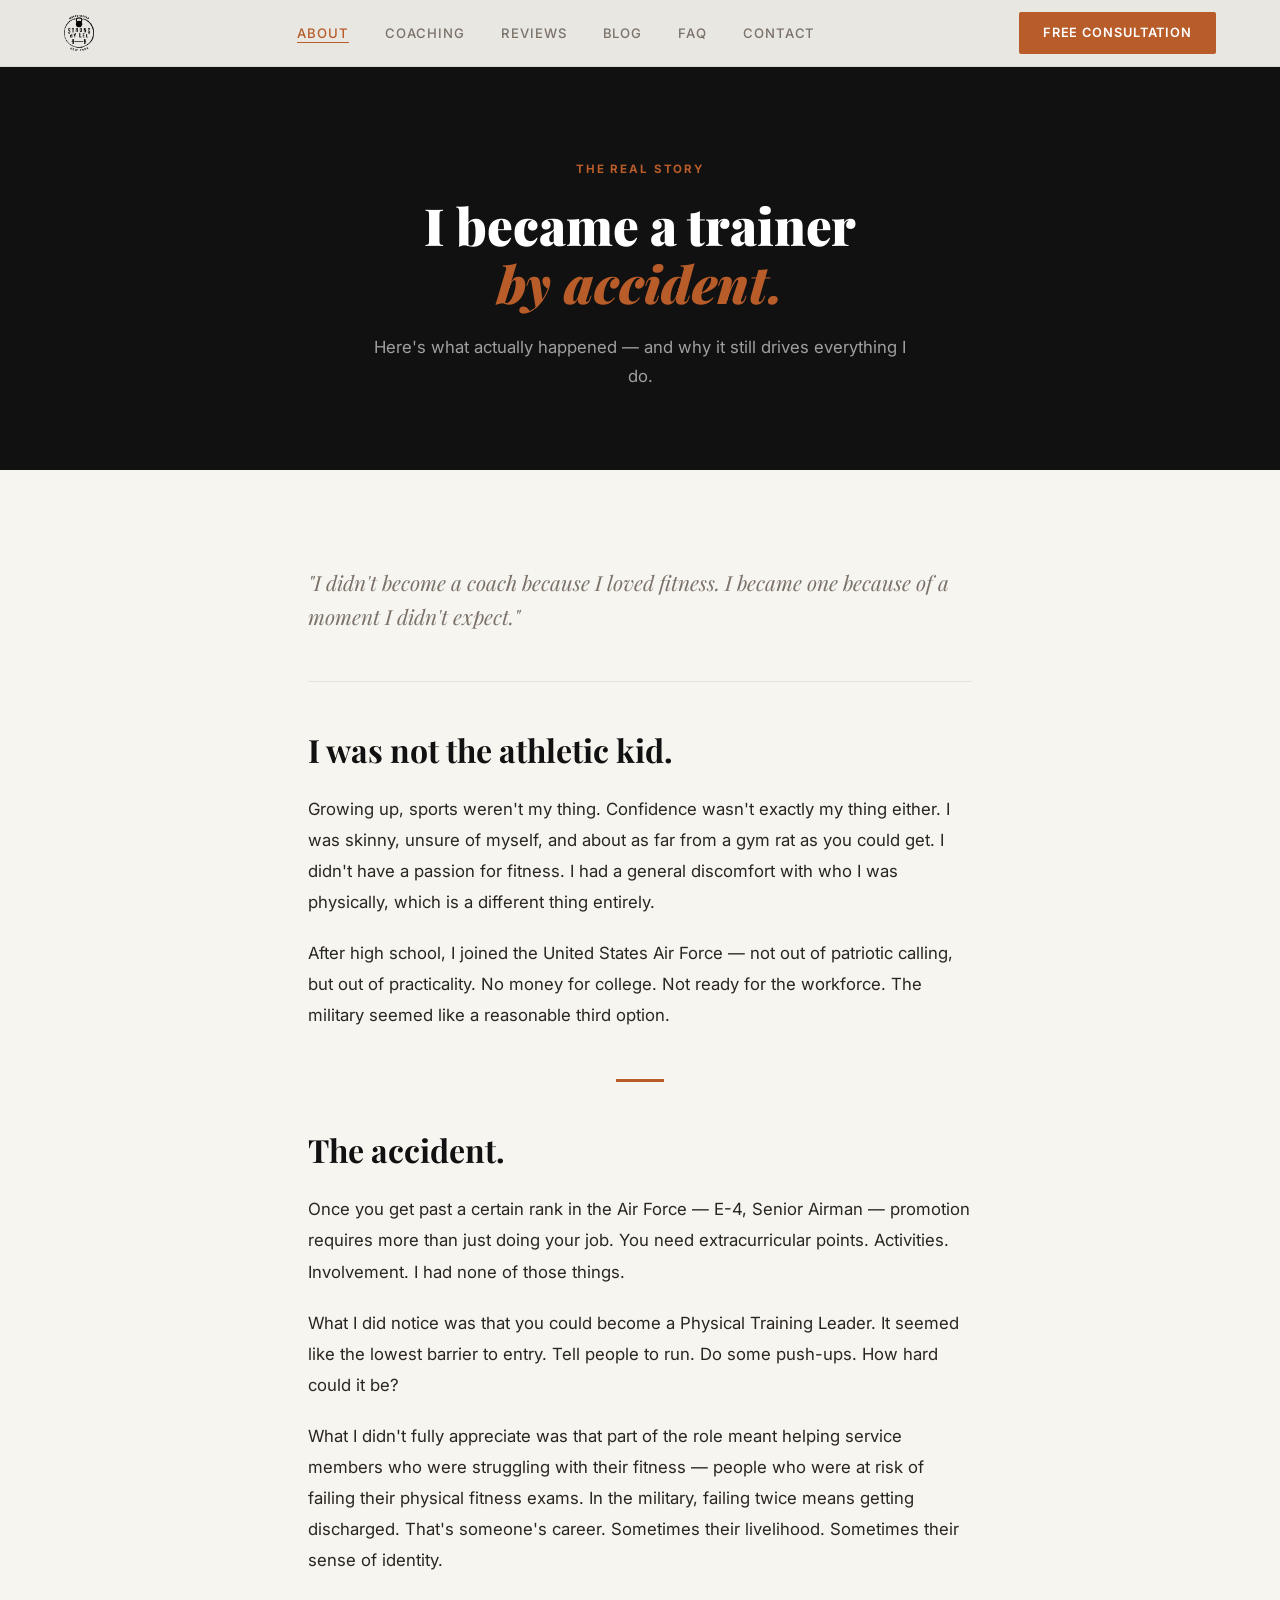
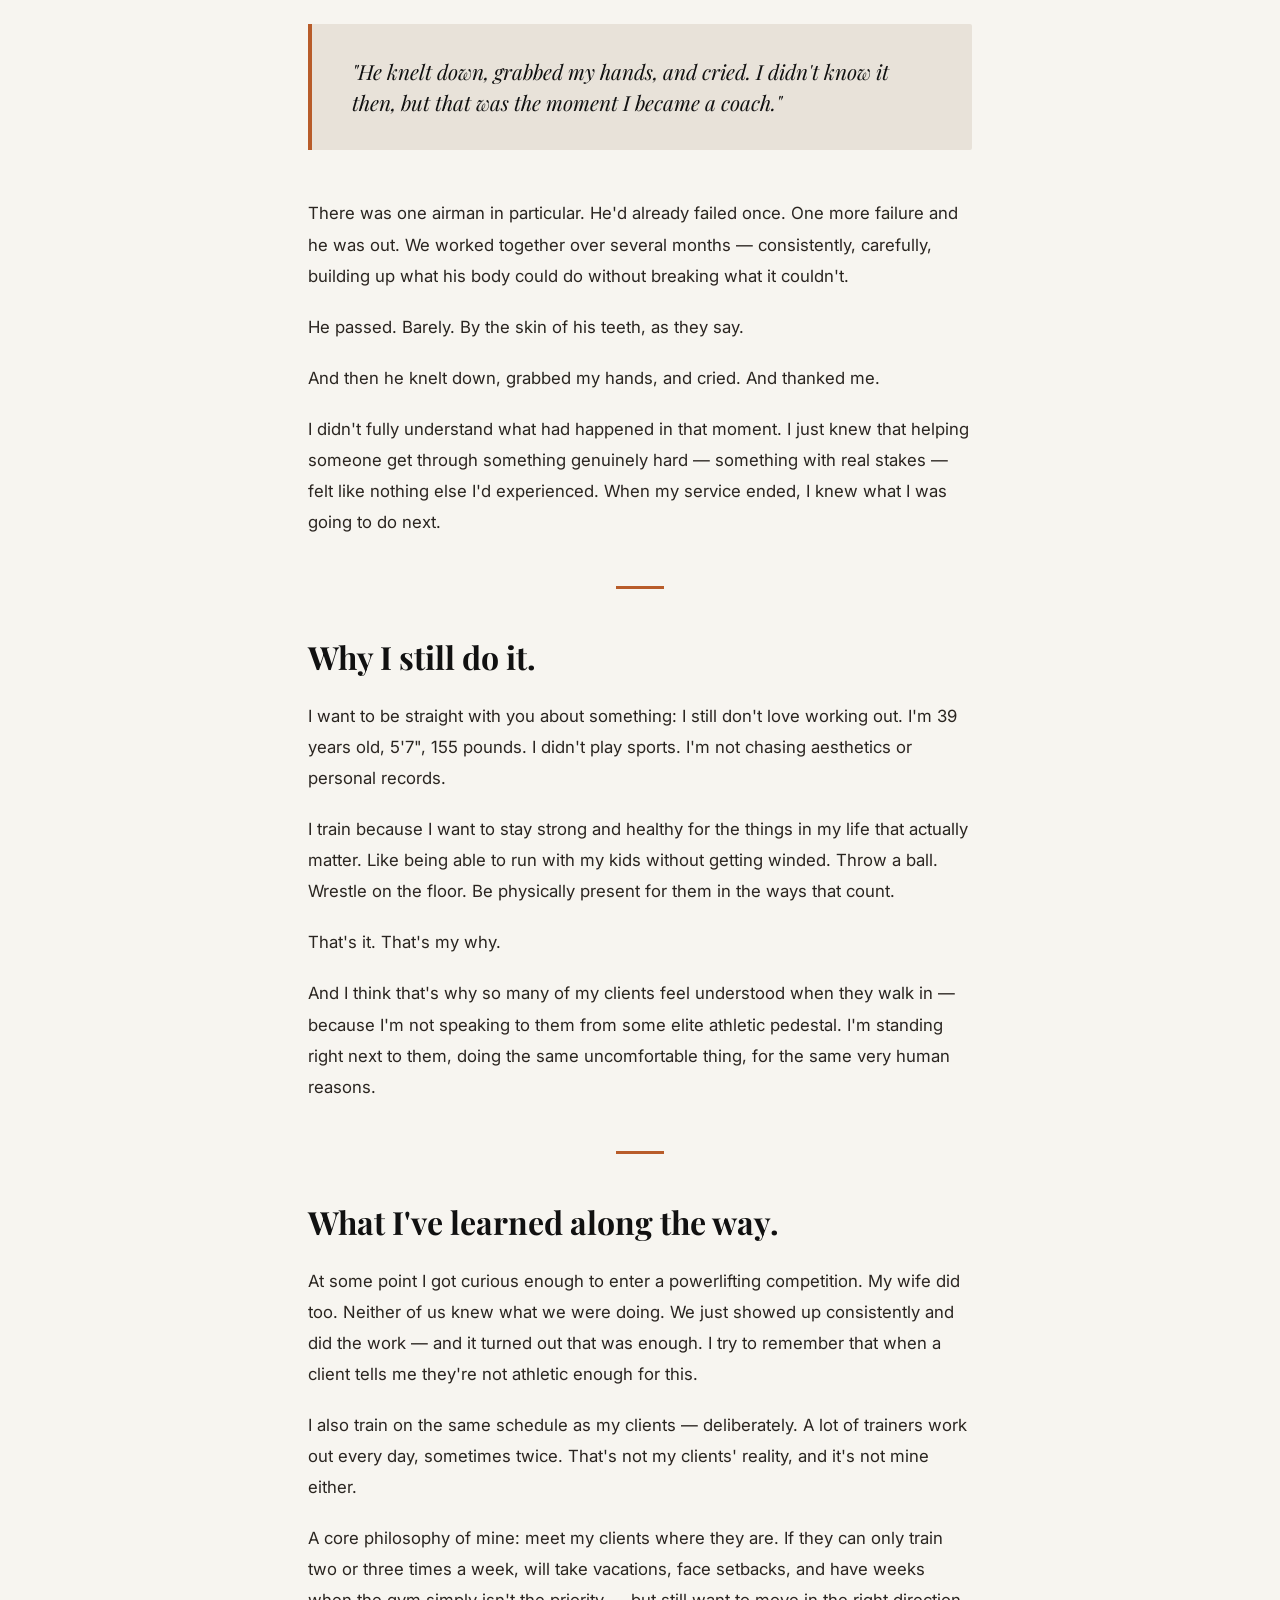
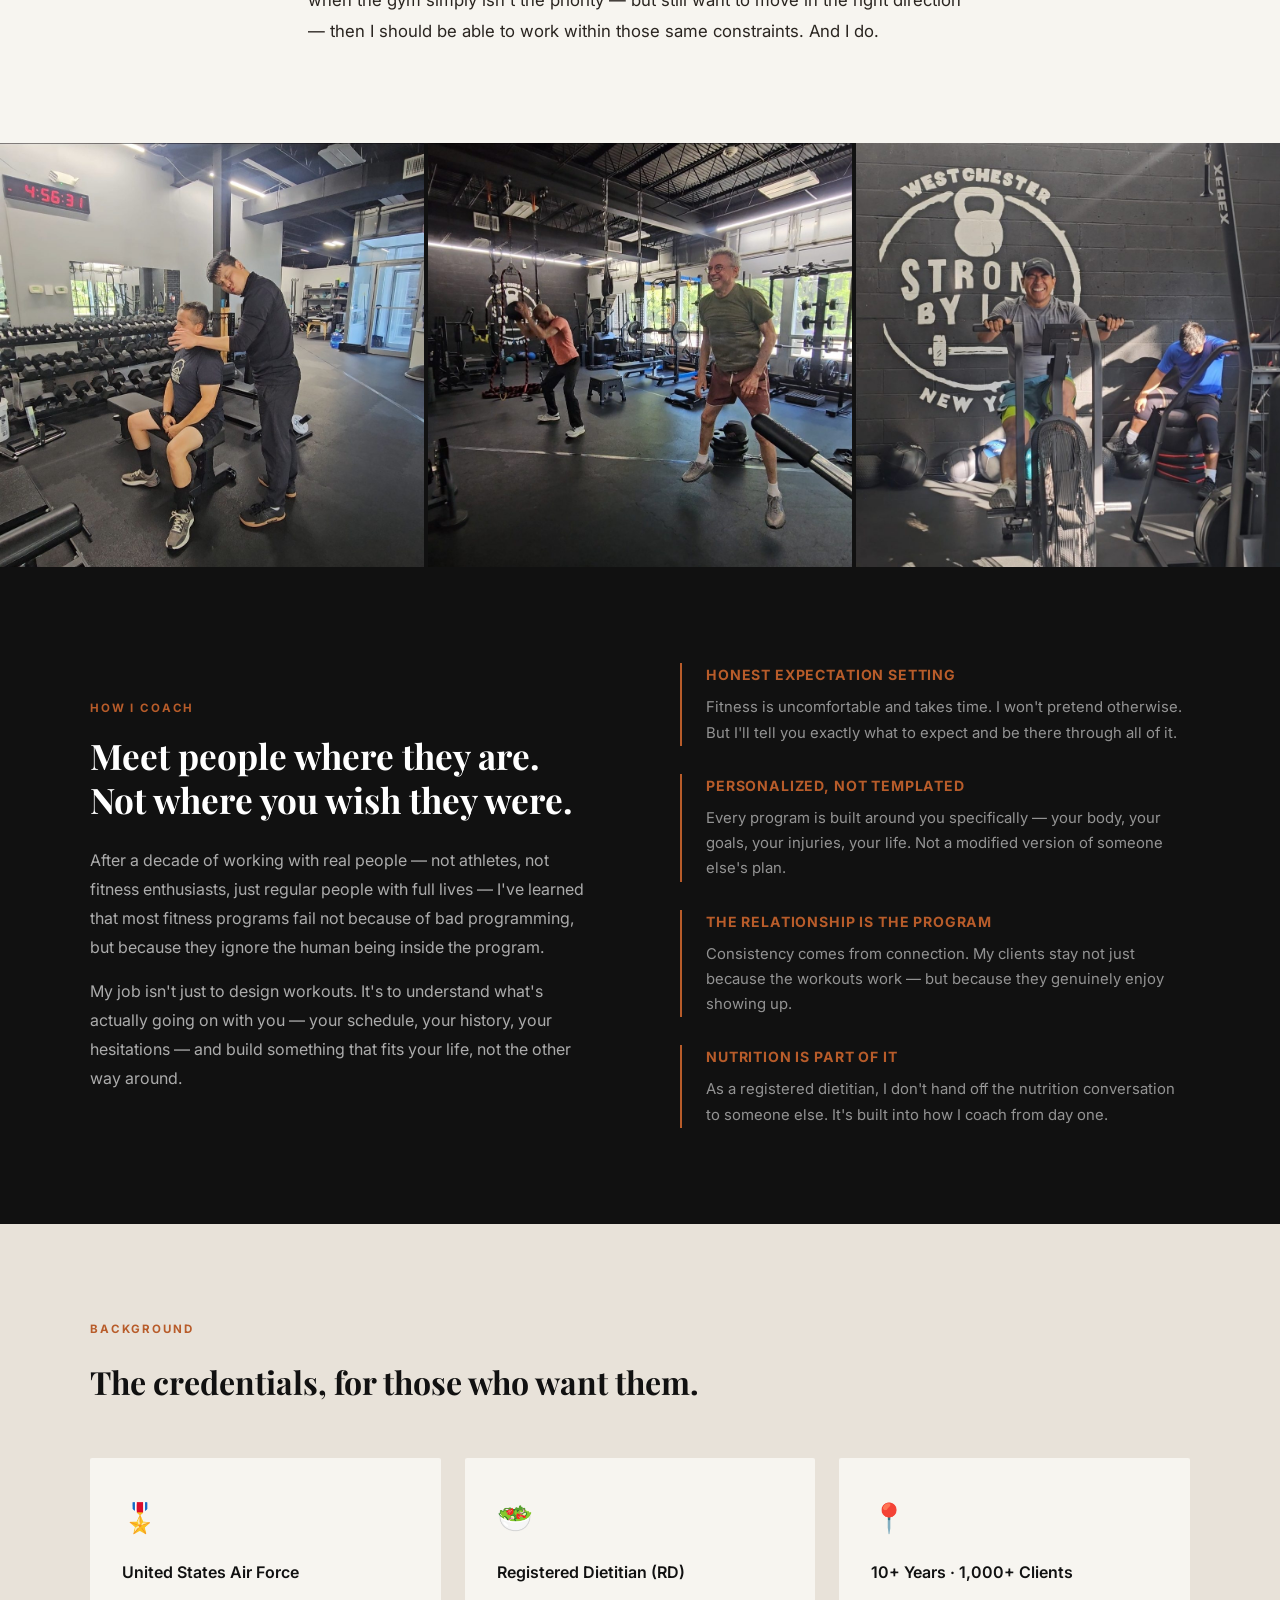
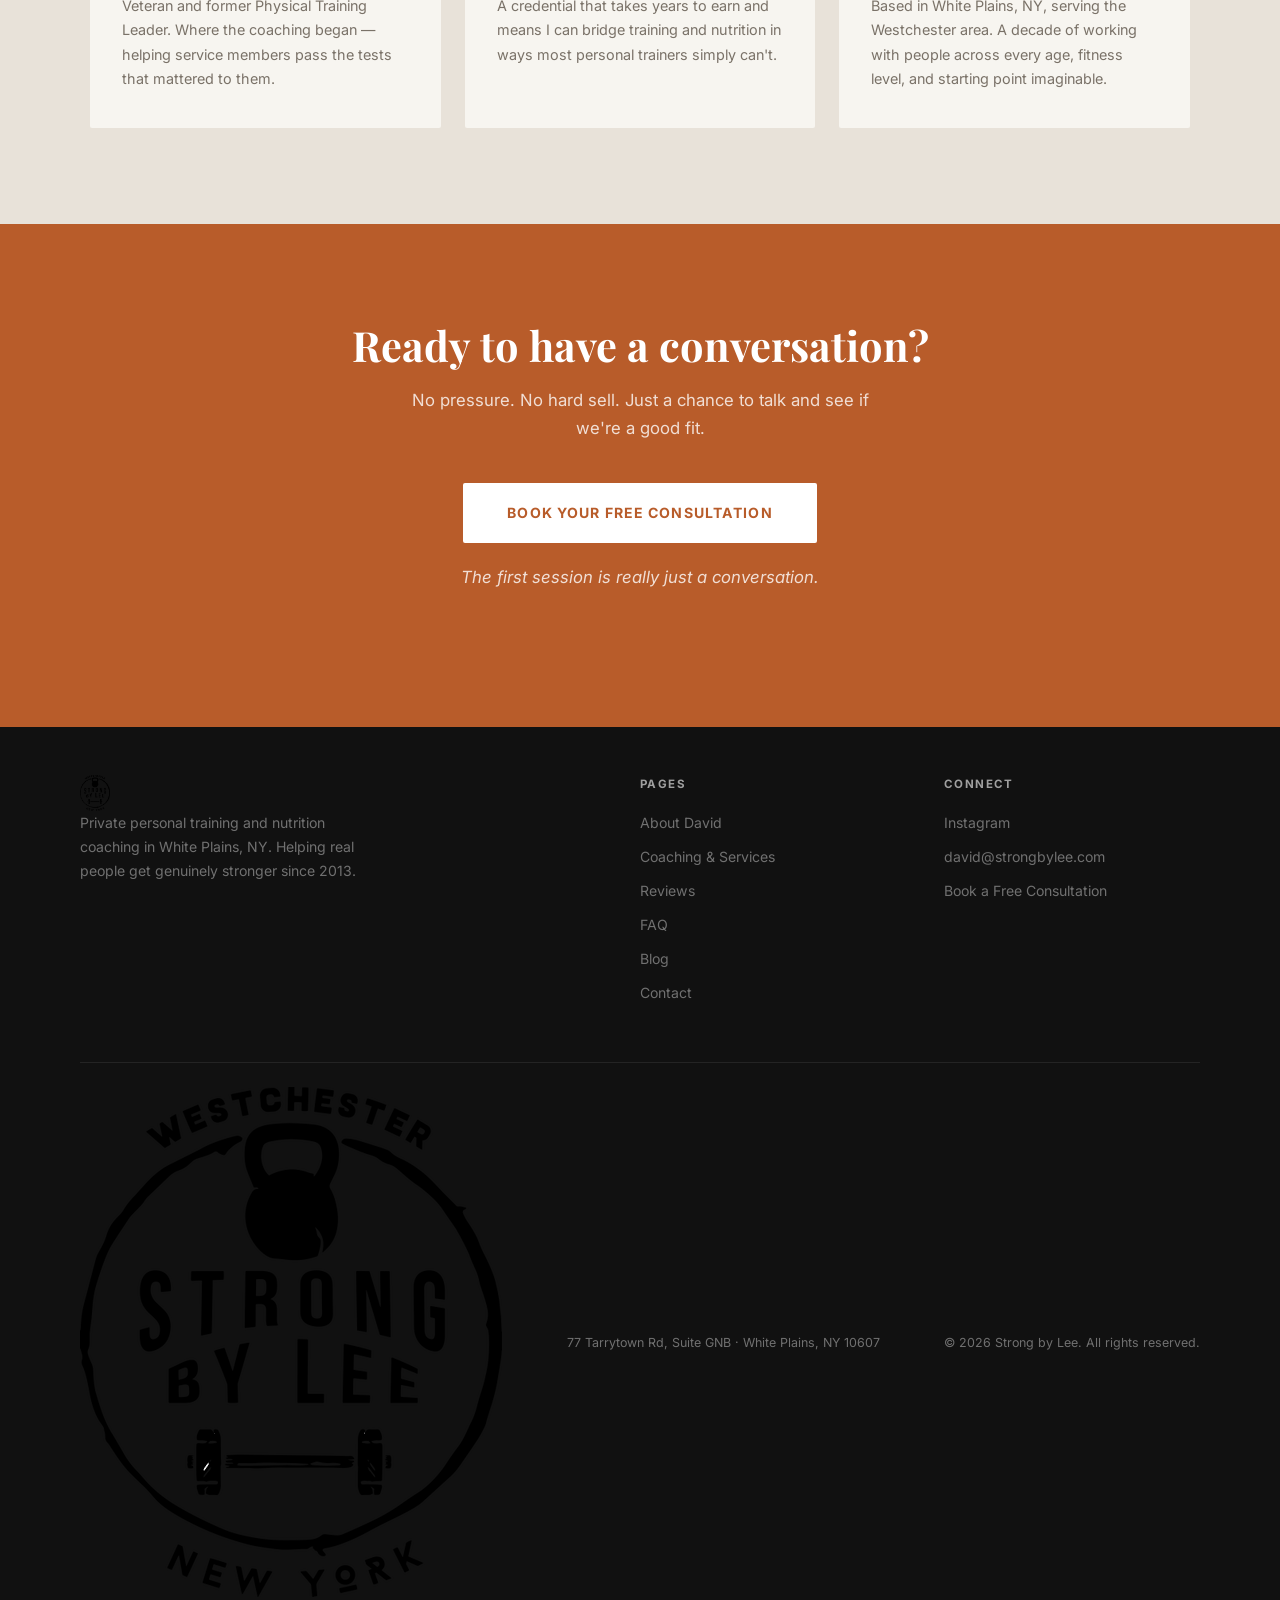
==== commit 0ecf4dad: "update082226" ====
--- a/about.html
+++ b/about.html
@@ -190,9 +190,9 @@
 
   <!-- PHOTO STRIP -->
   <div style="display:grid; grid-template-columns: 1fr 1fr 1fr; gap: 4px; background: var(--black);">
-    <img src="images/studio-coaching.jpg" alt="David coaching in the Strong by Lee studio" style="width:100%; aspect-ratio:1; object-fit:cover; object-position: center top; display:block;">
-    <img src="images/coaching-laughing.jpg" alt="David with a client" style="width:100%; aspect-ratio:1; object-fit:cover; display:block;">
-    <img src="images/coaching-floor.jpg" alt="David coaching on the floor" style="width:100%; aspect-ratio:1; object-fit:cover; display:block;">
+    <img src="images/studio-coaching-posture.jpg" alt="David coaching posture correction" style="width:100%; aspect-ratio:1; object-fit:cover; display:block;">
+    <img src="images/studio-client-laugh.jpg" alt="Client laughing during session" style="width:100%; aspect-ratio:1; object-fit:cover; display:block;">
+    <img src="images/studio-bike-smile.jpg" alt="Client smiling on air bike" style="width:100%; aspect-ratio:1; object-fit:cover; display:block;">
   </div>
 
   <!-- PHILOSOPHY -->
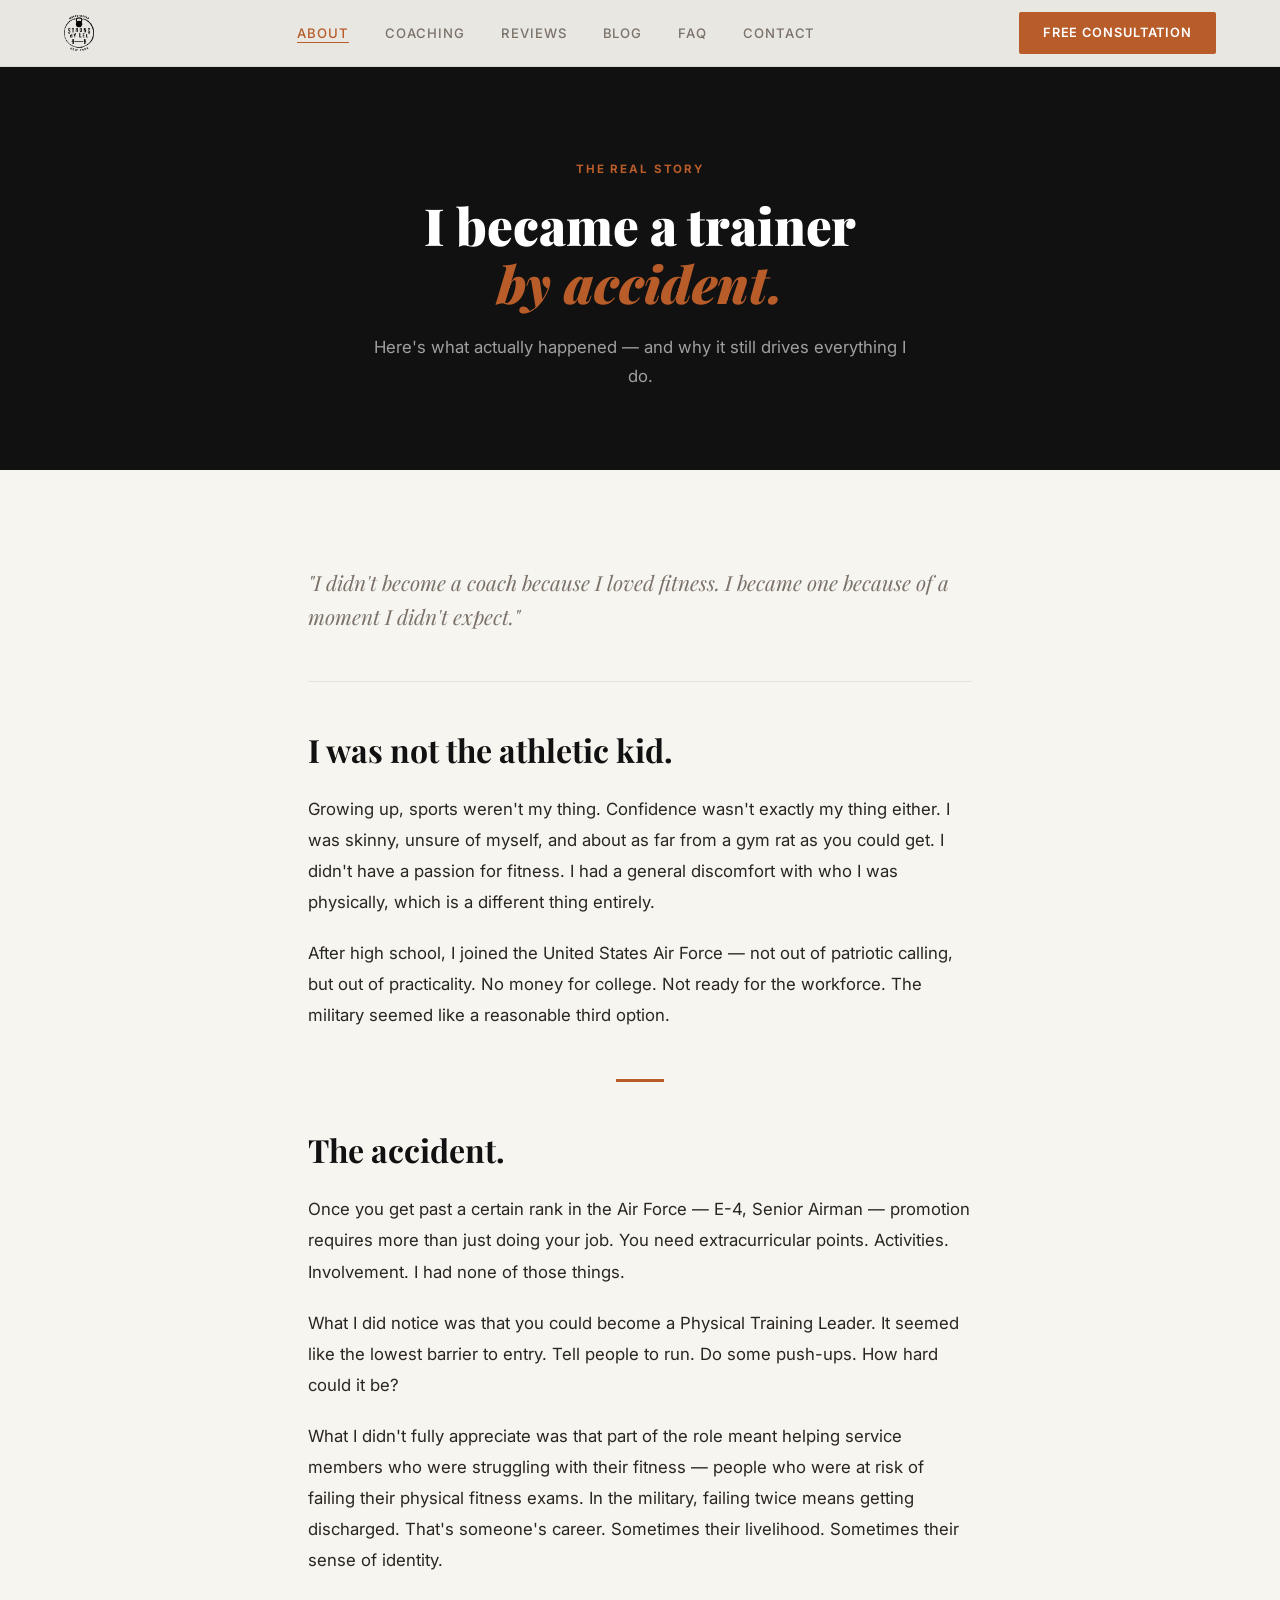
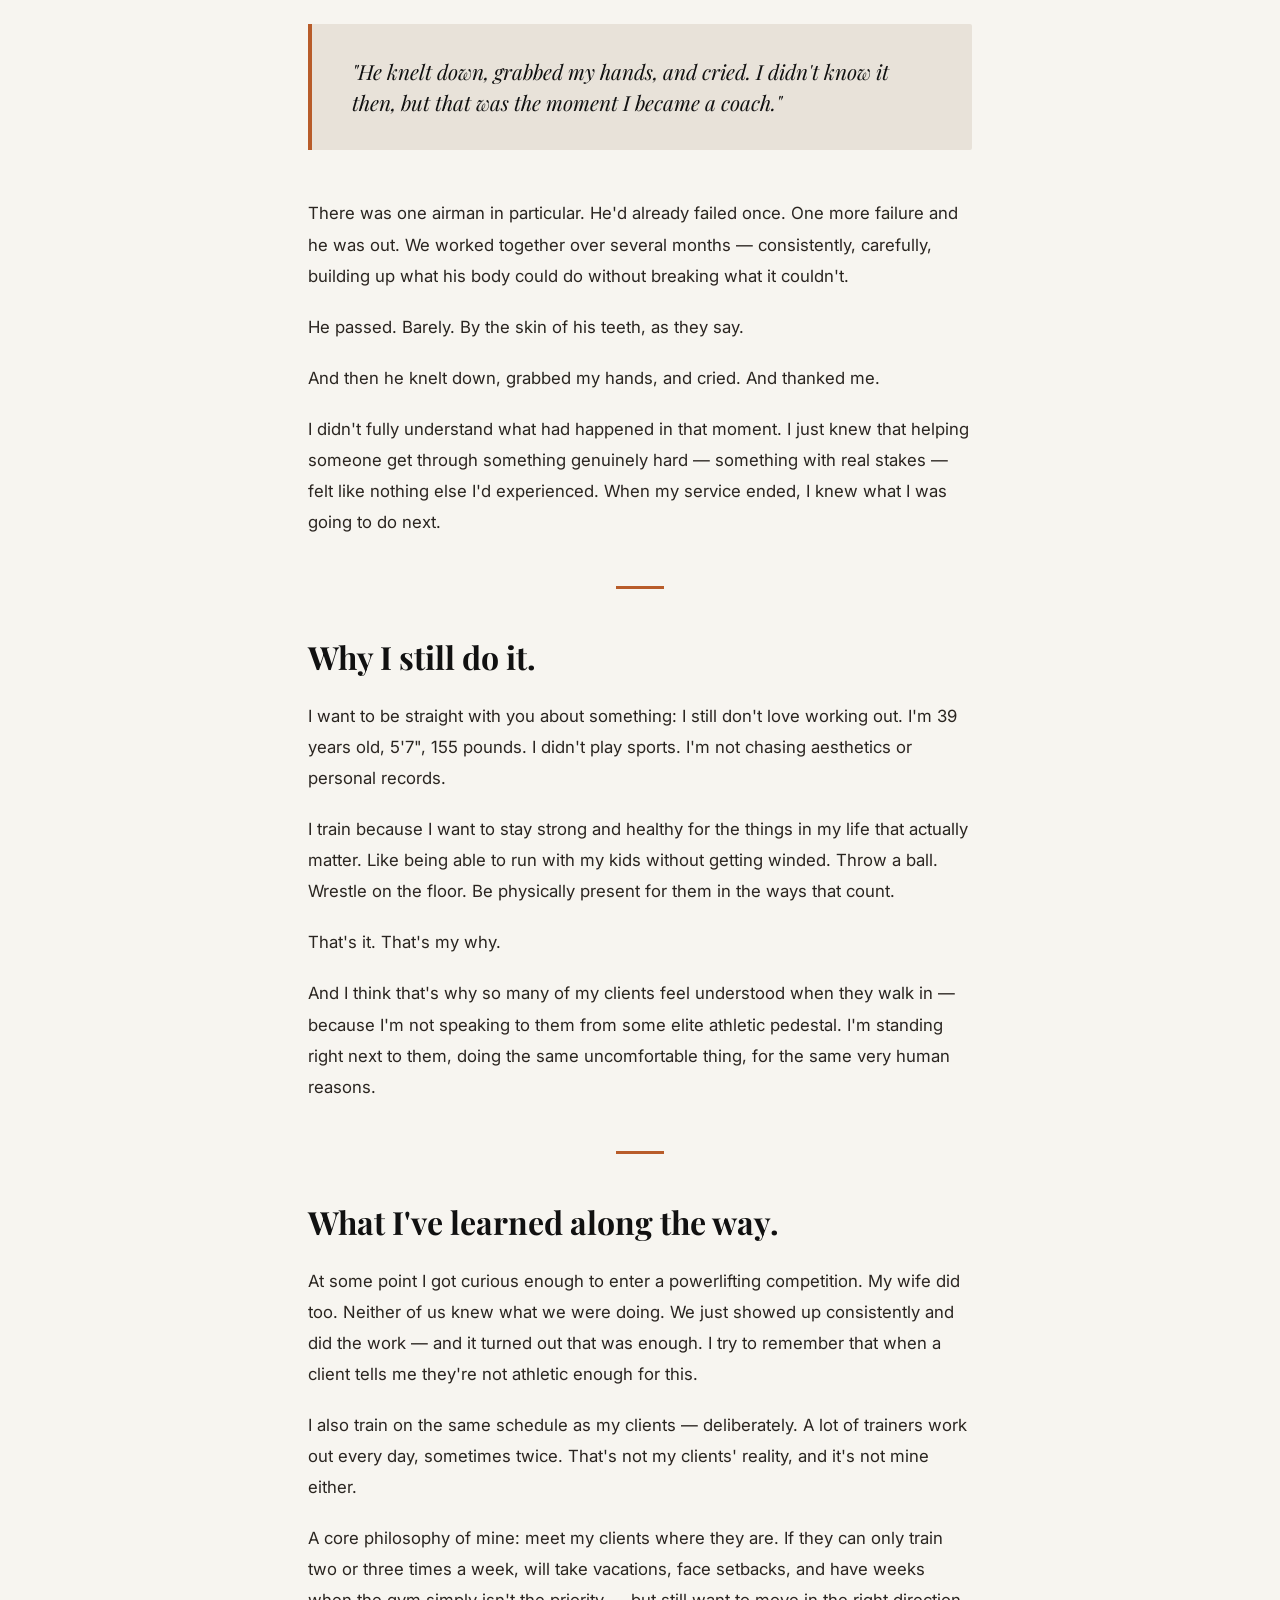
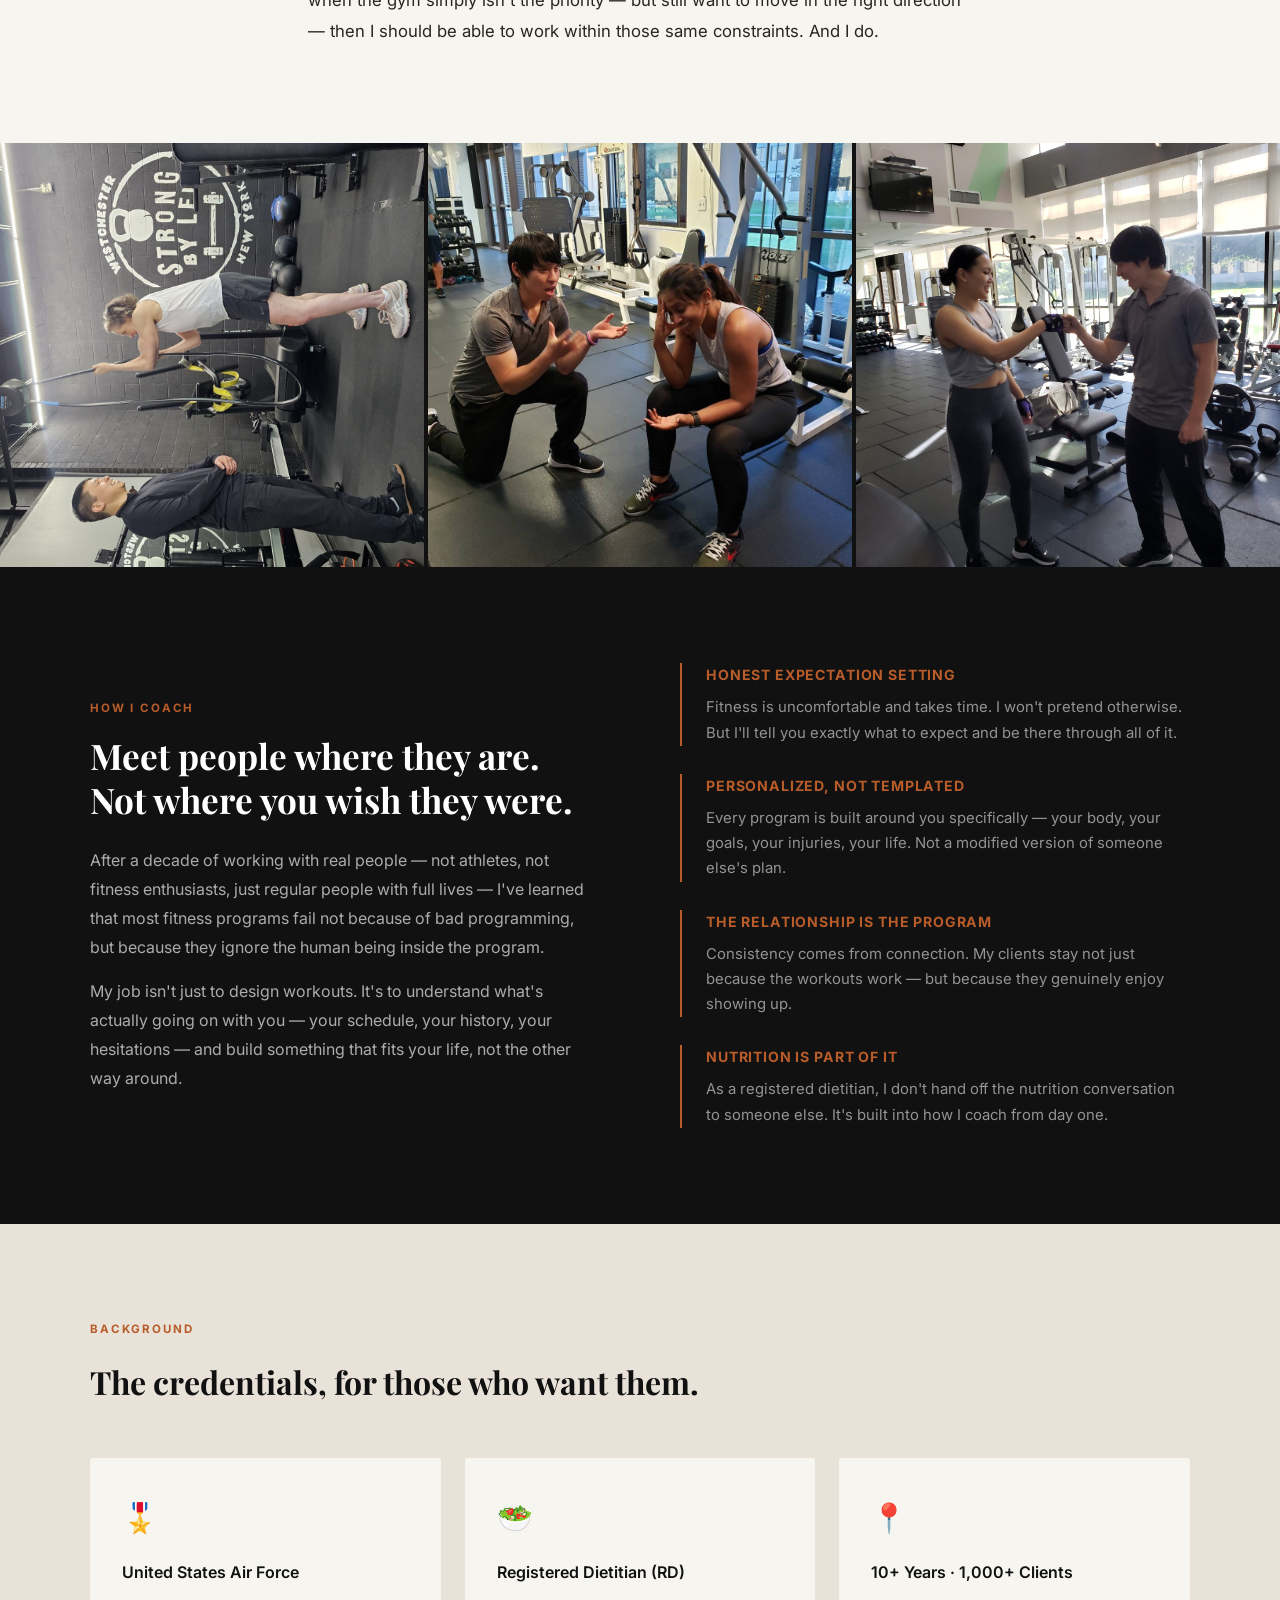
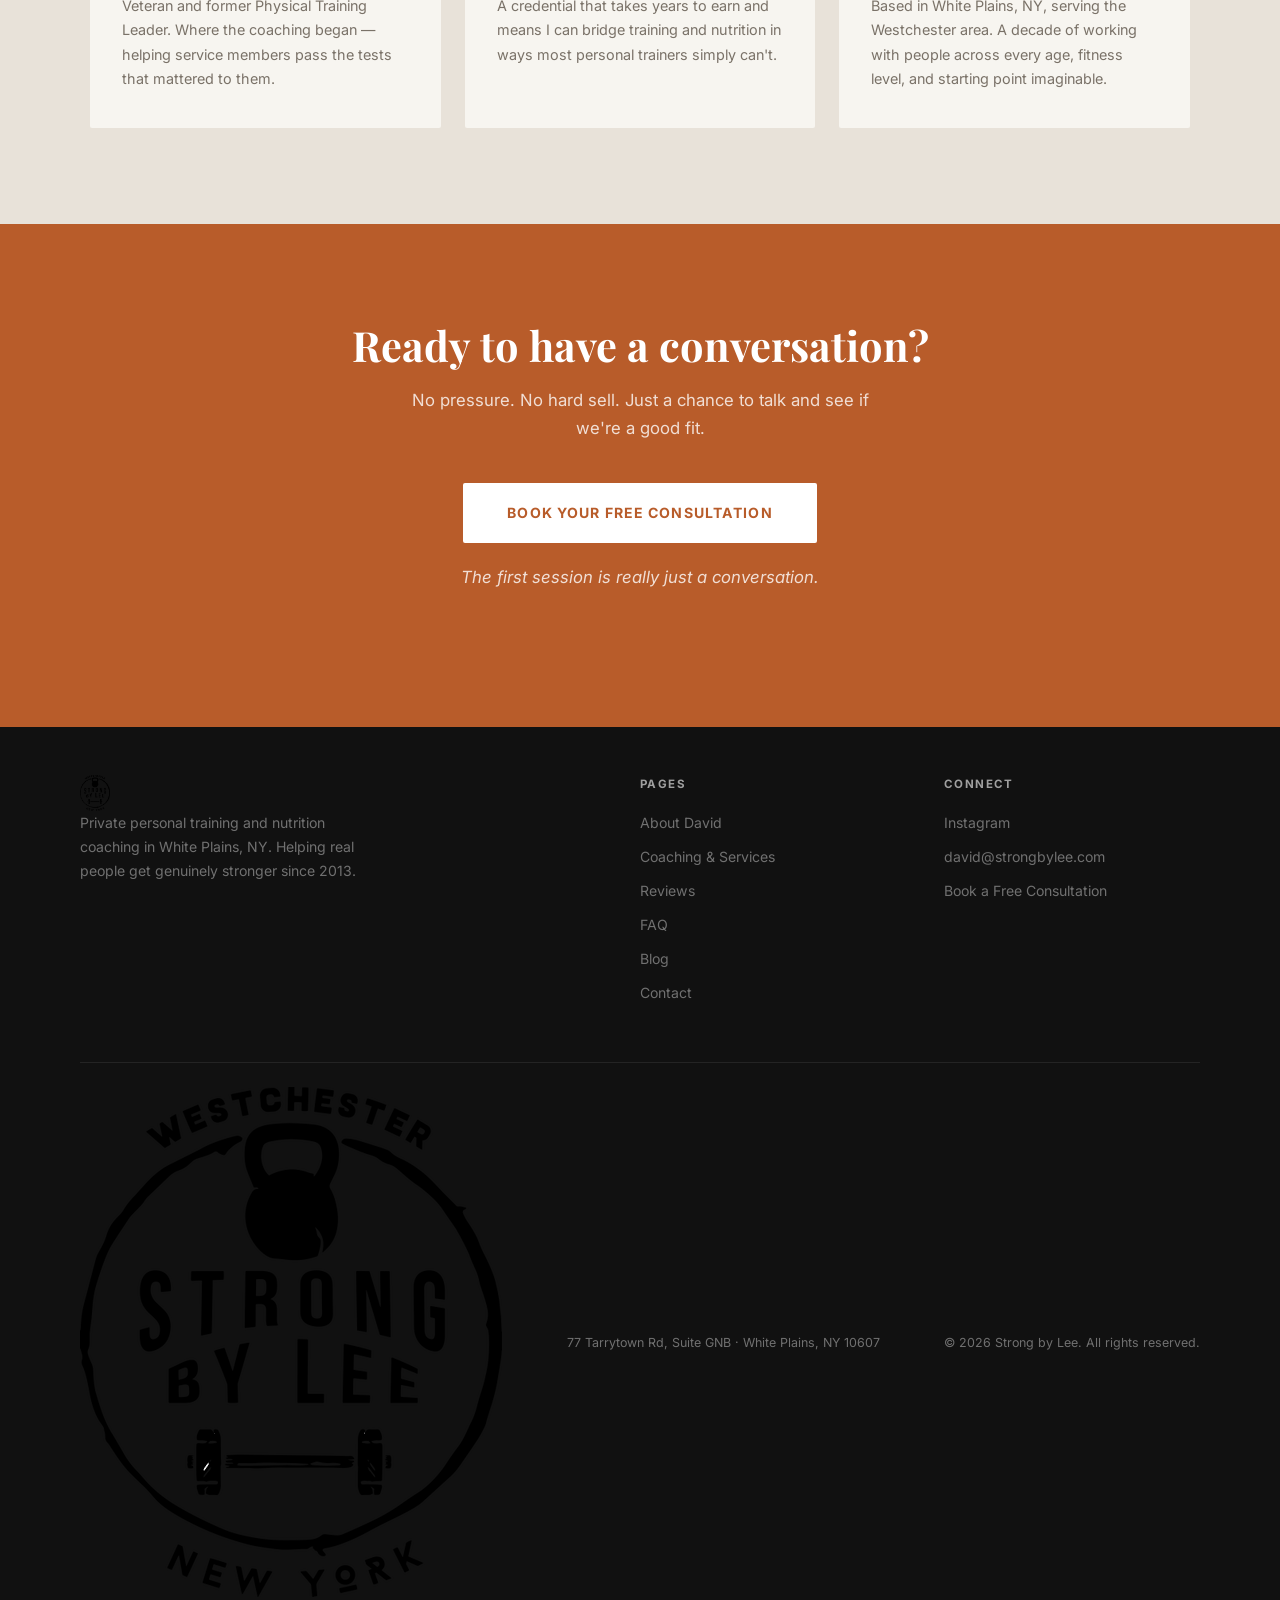
==== commit 83410497: "picture" ====
--- a/about.html
+++ b/about.html
@@ -190,9 +190,9 @@
 
   <!-- PHOTO STRIP -->
   <div style="display:grid; grid-template-columns: 1fr 1fr 1fr; gap: 4px; background: var(--black);">
-    <img src="images/studio-coaching-posture.jpg" alt="David coaching posture correction" style="width:100%; aspect-ratio:1; object-fit:cover; display:block;">
-    <img src="images/studio-client-laugh.jpg" alt="Client laughing during session" style="width:100%; aspect-ratio:1; object-fit:cover; display:block;">
-    <img src="images/studio-bike-smile.jpg" alt="Client smiling on air bike" style="width:100%; aspect-ratio:1; object-fit:cover; display:block;">
+    <img src="images/studio-coaching.jpg" alt="David coaching in the Strong by Lee studio" style="width:100%; aspect-ratio:1; object-fit:cover; object-position: center top; display:block;">
+    <img src="images/coaching-laughing.jpg" alt="David with a client" style="width:100%; aspect-ratio:1; object-fit:cover; display:block;">
+    <img src="images/coaching-floor.jpg" alt="David coaching on the floor" style="width:100%; aspect-ratio:1; object-fit:cover; display:block;">
   </div>
 
   <!-- PHILOSOPHY -->
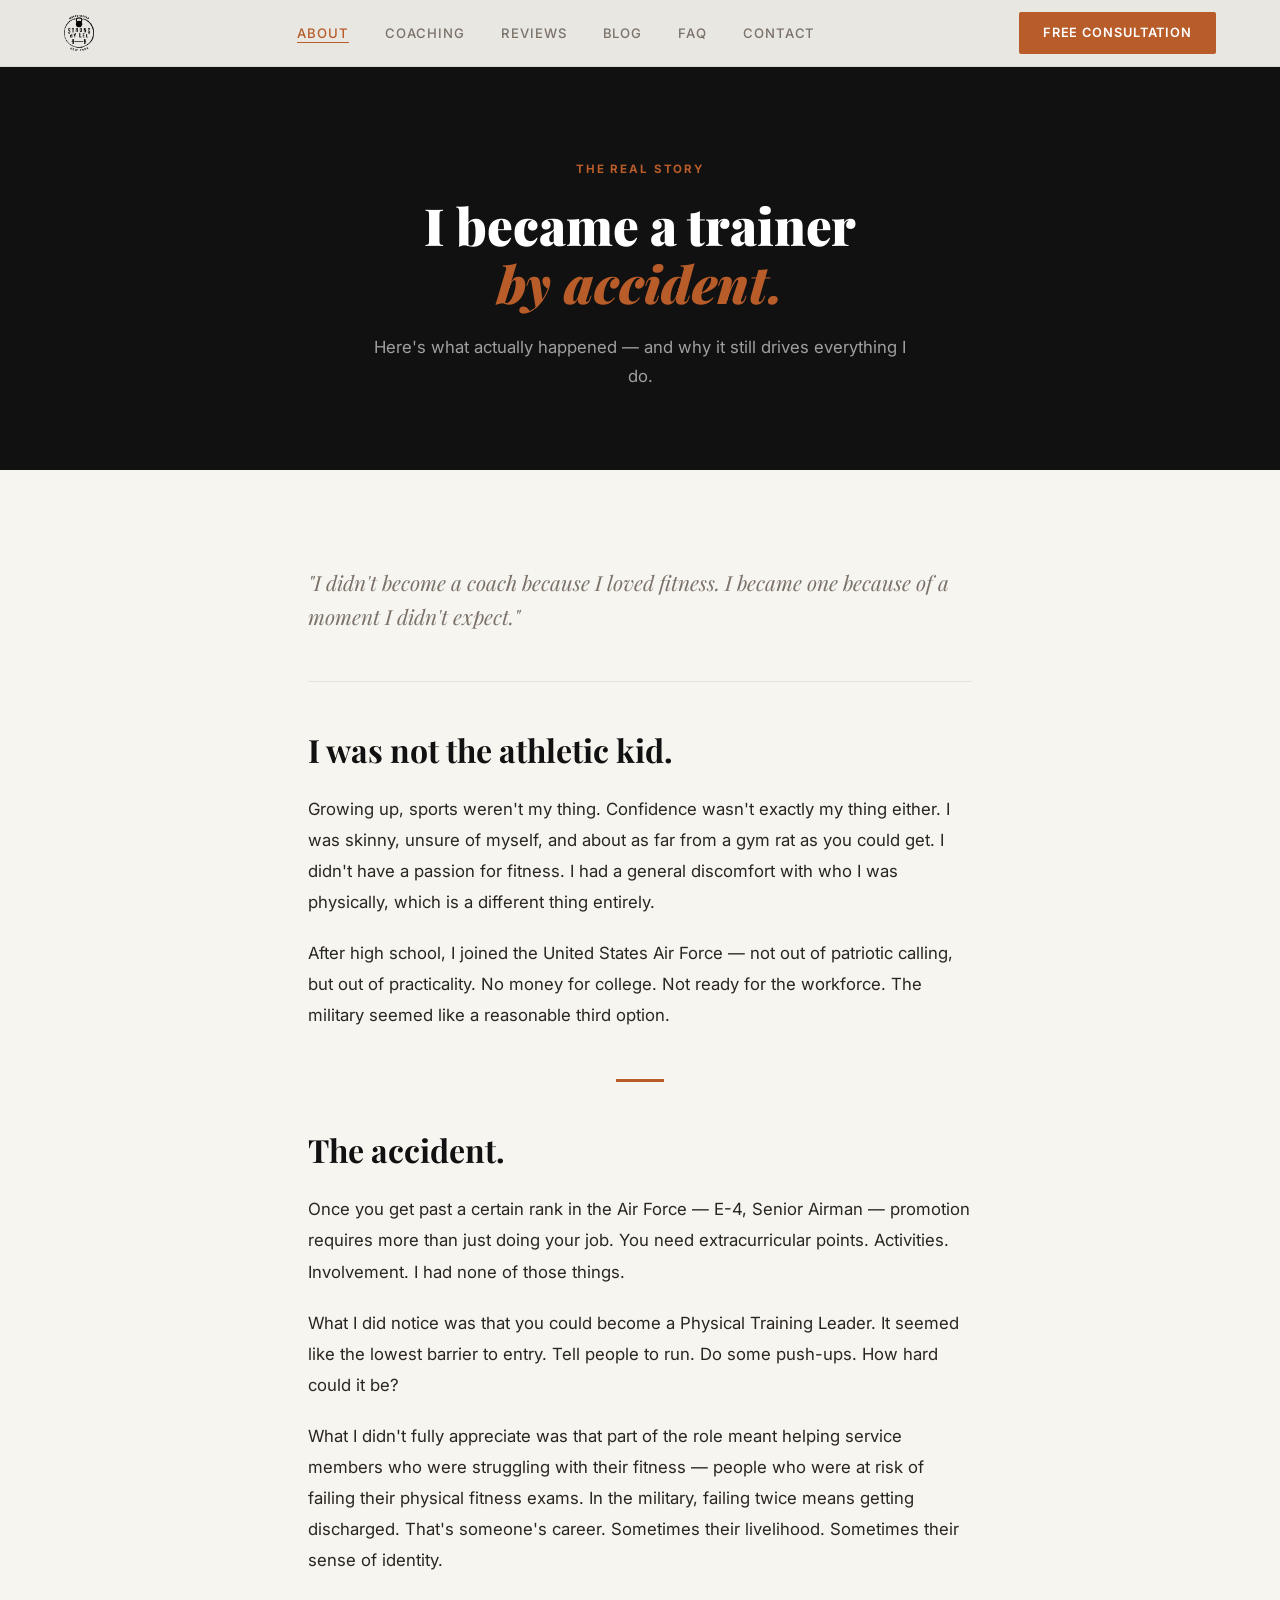
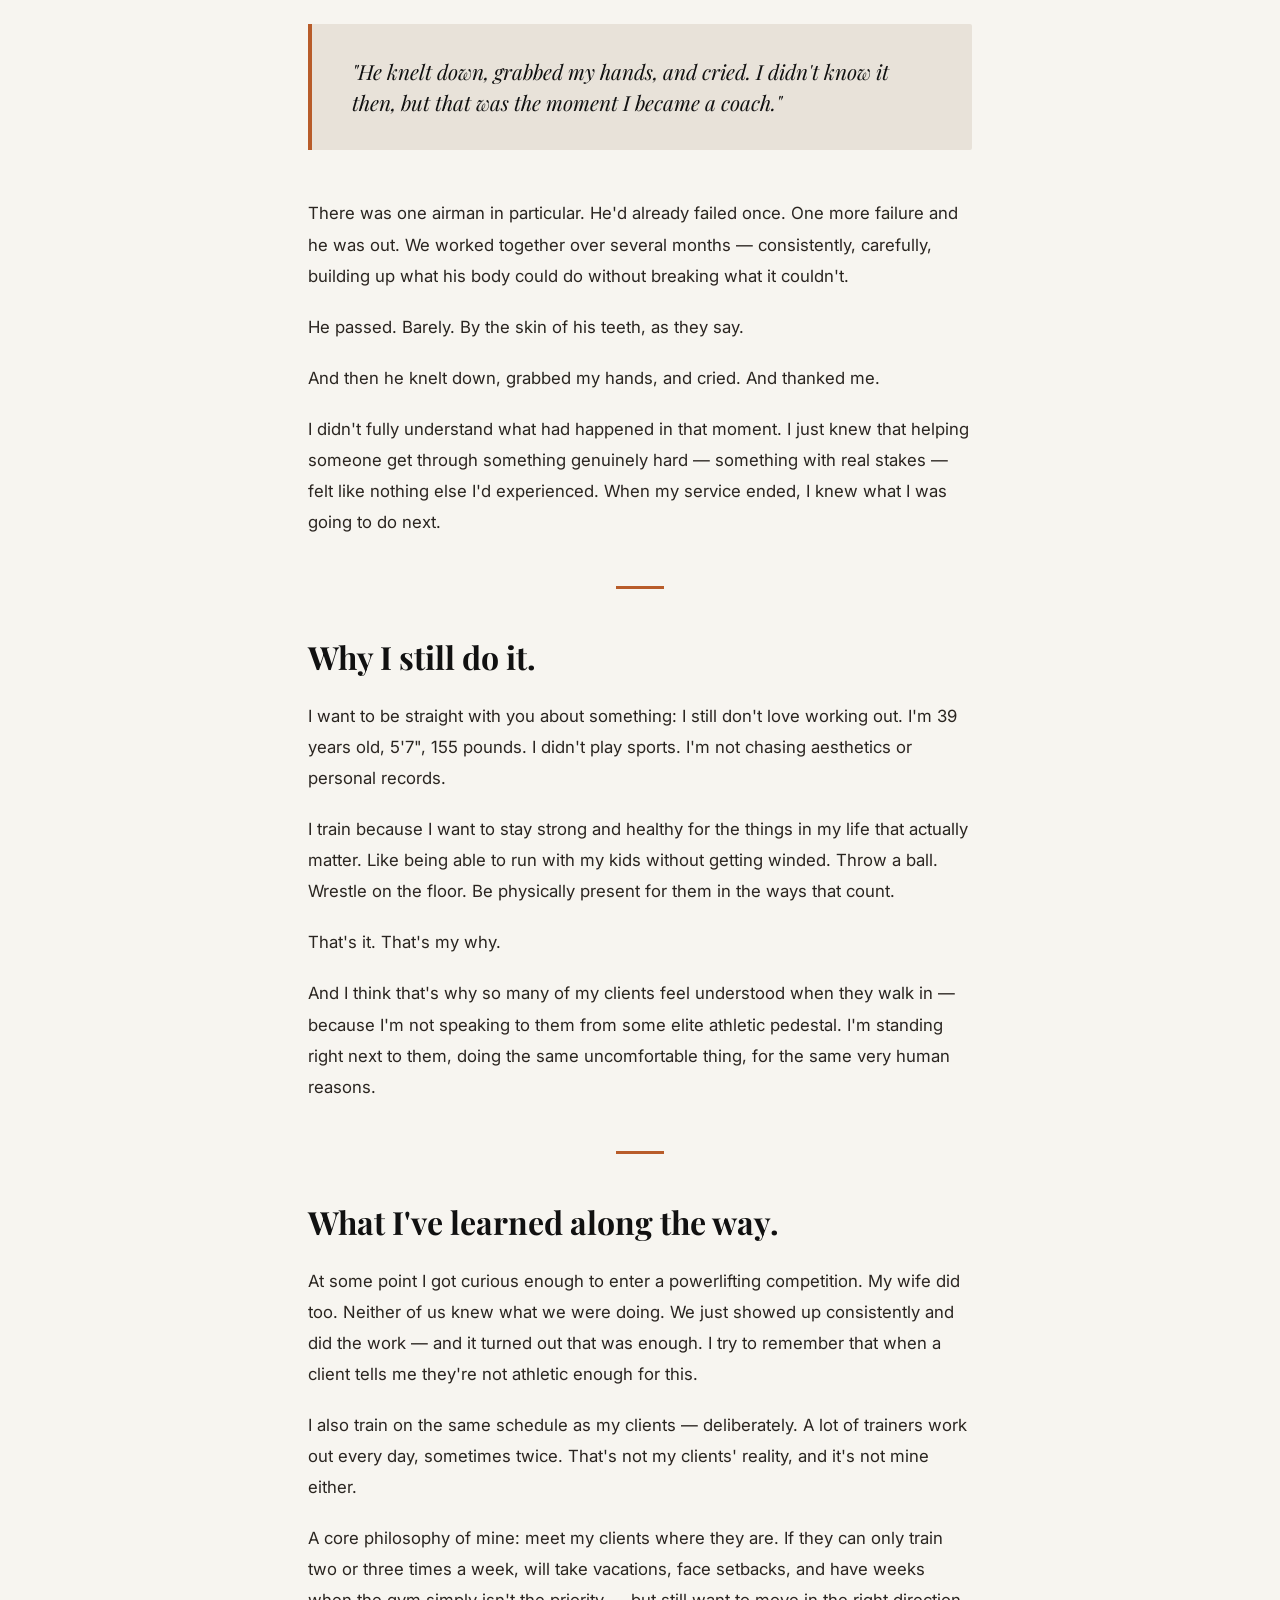
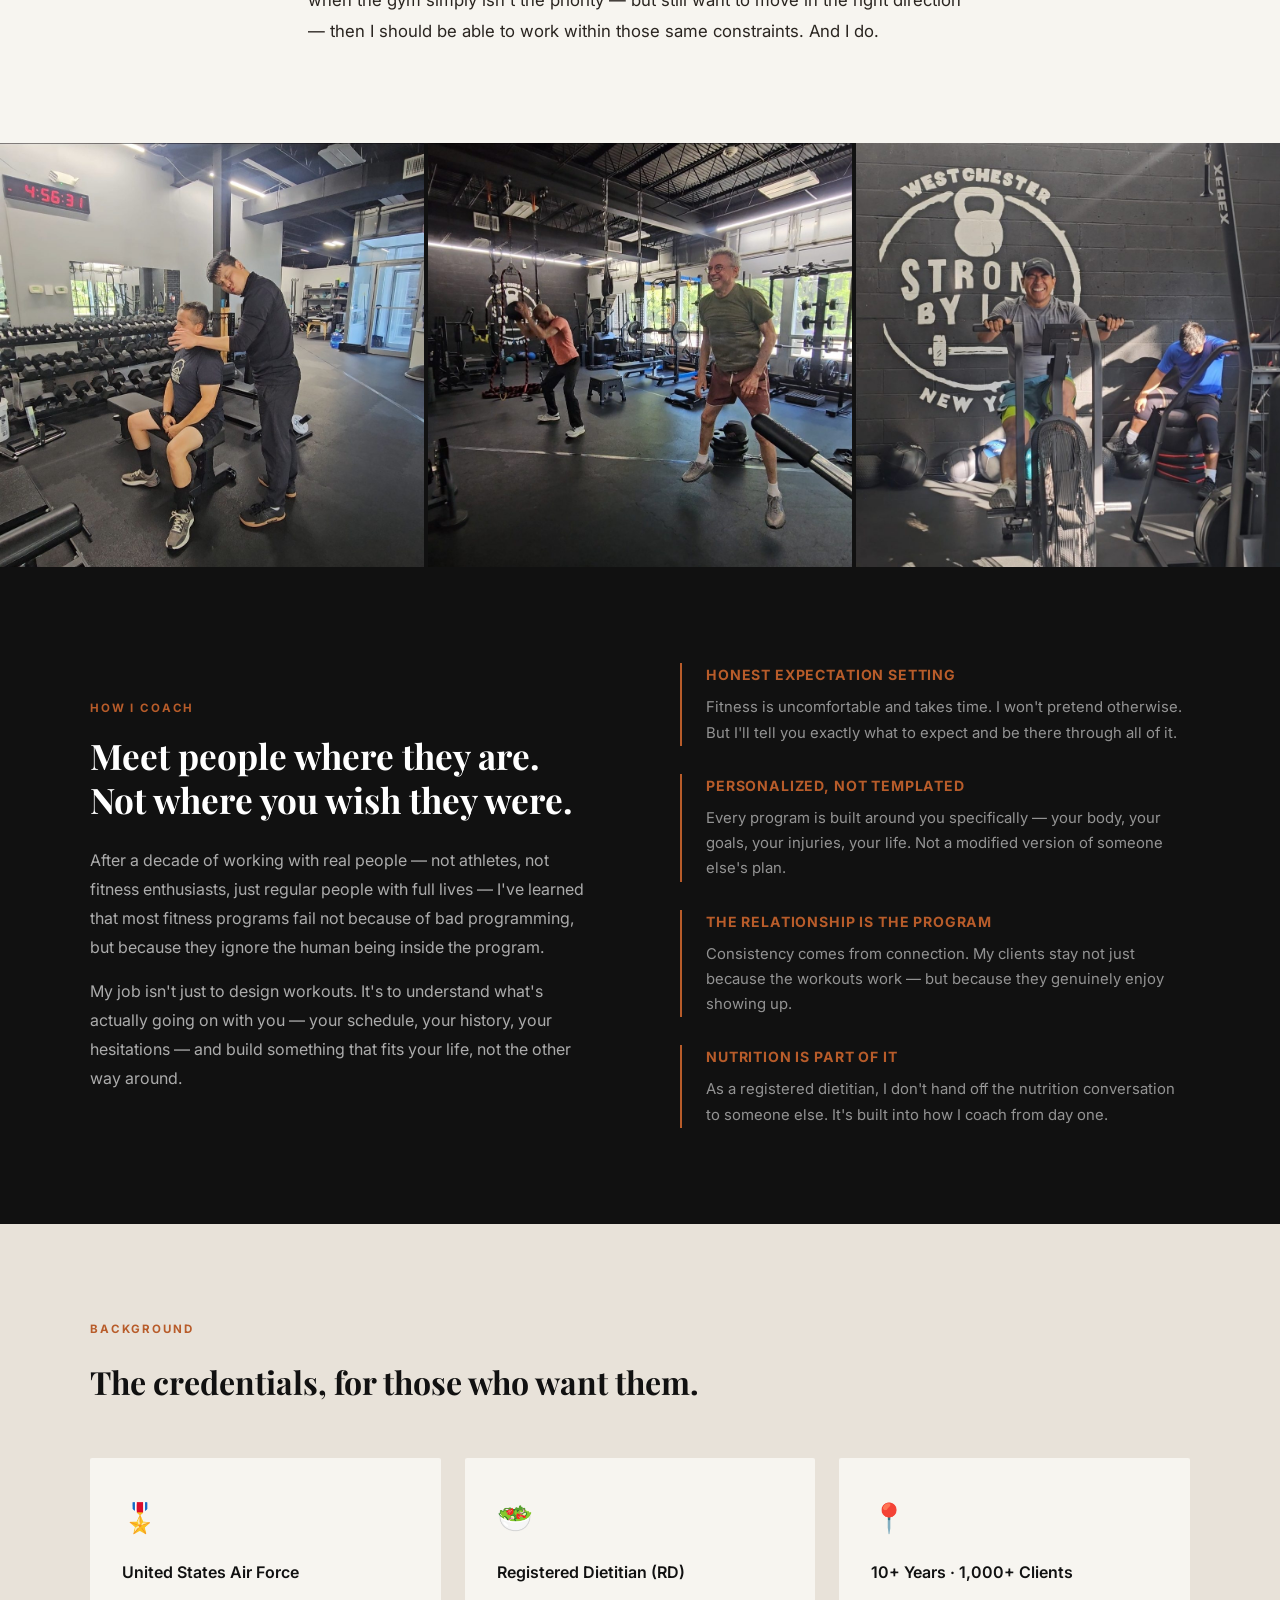
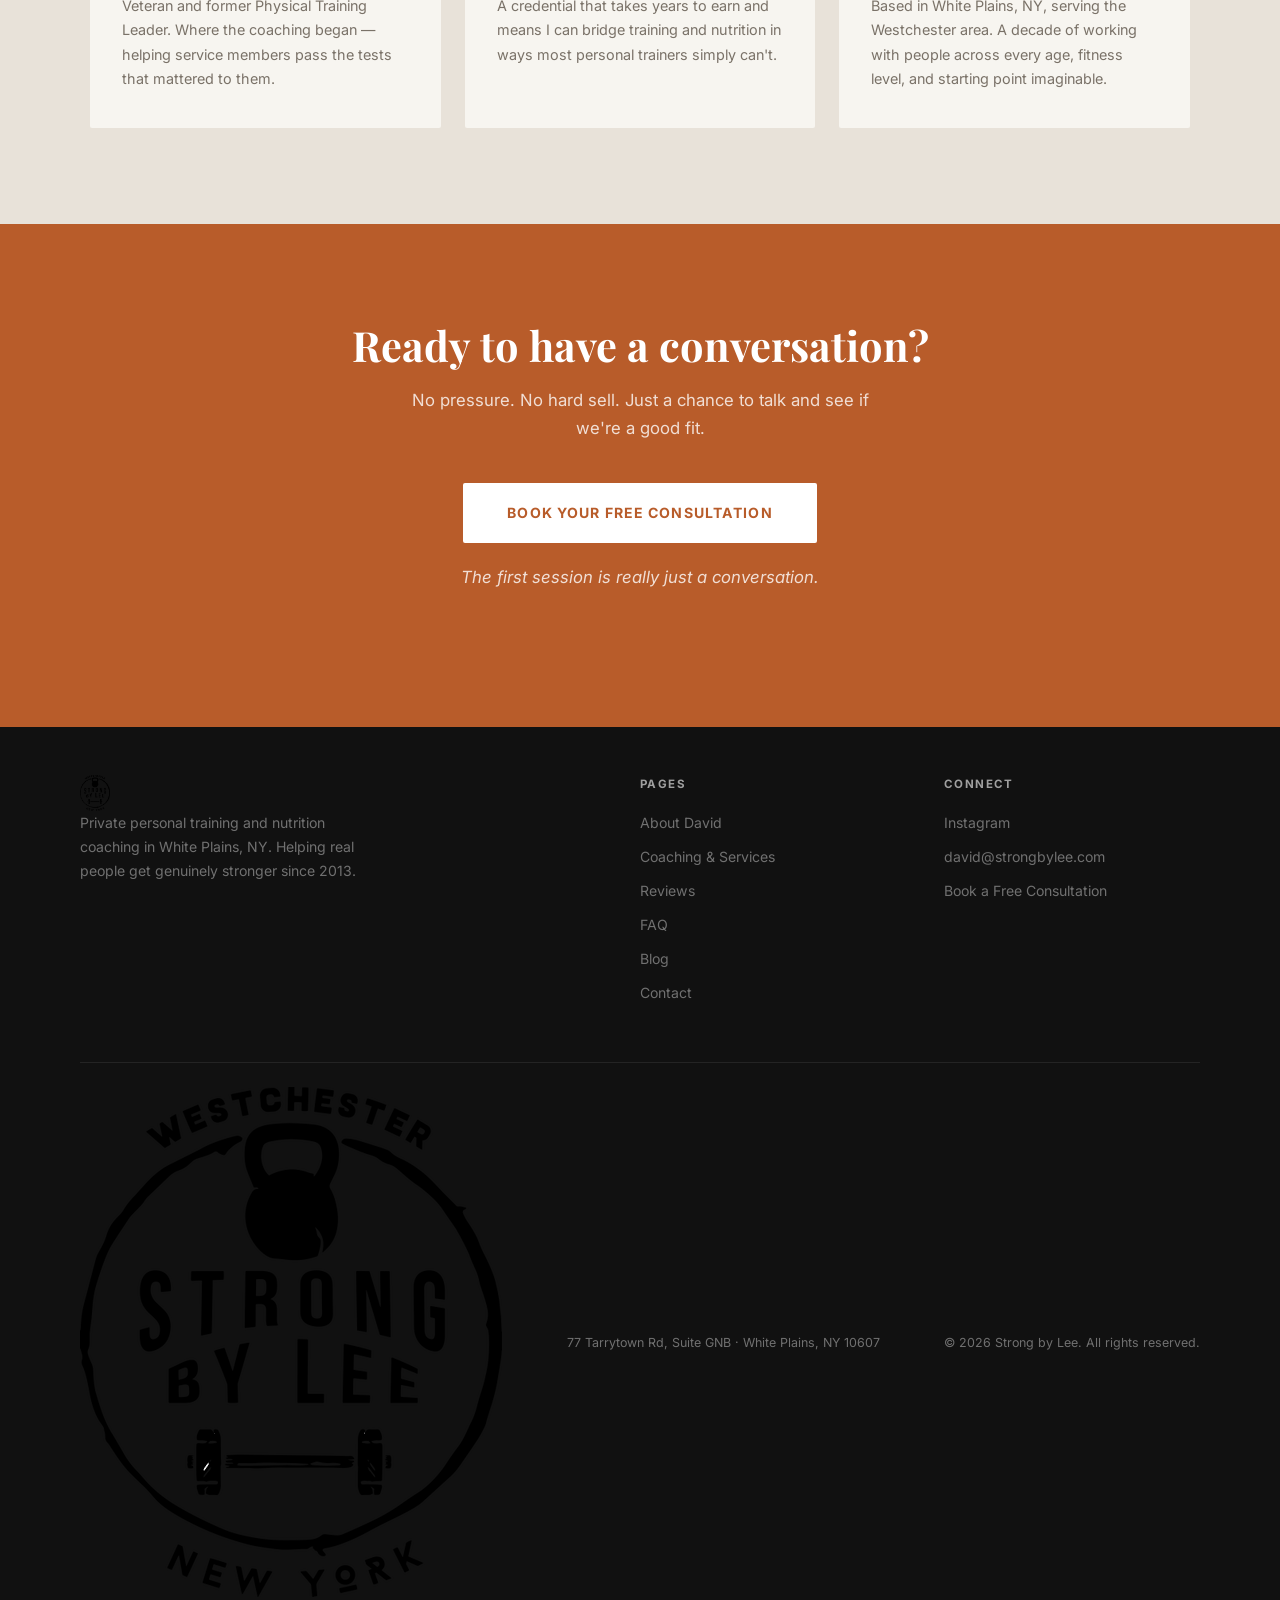
==== commit c0d6ff9a: "picture" ====
--- a/about.html
+++ b/about.html
@@ -190,9 +190,9 @@
 
   <!-- PHOTO STRIP -->
   <div style="display:grid; grid-template-columns: 1fr 1fr 1fr; gap: 4px; background: var(--black);">
-    <img src="images/studio-coaching.jpg" alt="David coaching in the Strong by Lee studio" style="width:100%; aspect-ratio:1; object-fit:cover; object-position: center top; display:block;">
-    <img src="images/coaching-laughing.jpg" alt="David with a client" style="width:100%; aspect-ratio:1; object-fit:cover; display:block;">
-    <img src="images/coaching-floor.jpg" alt="David coaching on the floor" style="width:100%; aspect-ratio:1; object-fit:cover; display:block;">
+    <img src="images/studio-coaching-posture.jpg" alt="David coaching posture correction" style="width:100%; aspect-ratio:1; object-fit:cover; display:block;">
+    <img src="images/studio-client-laugh.jpg" alt="Client laughing during session" style="width:100%; aspect-ratio:1; object-fit:cover; display:block;">
+    <img src="images/studio-bike-smile.jpg" alt="Client smiling on air bike" style="width:100%; aspect-ratio:1; object-fit:cover; display:block;">
   </div>
 
   <!-- PHILOSOPHY -->
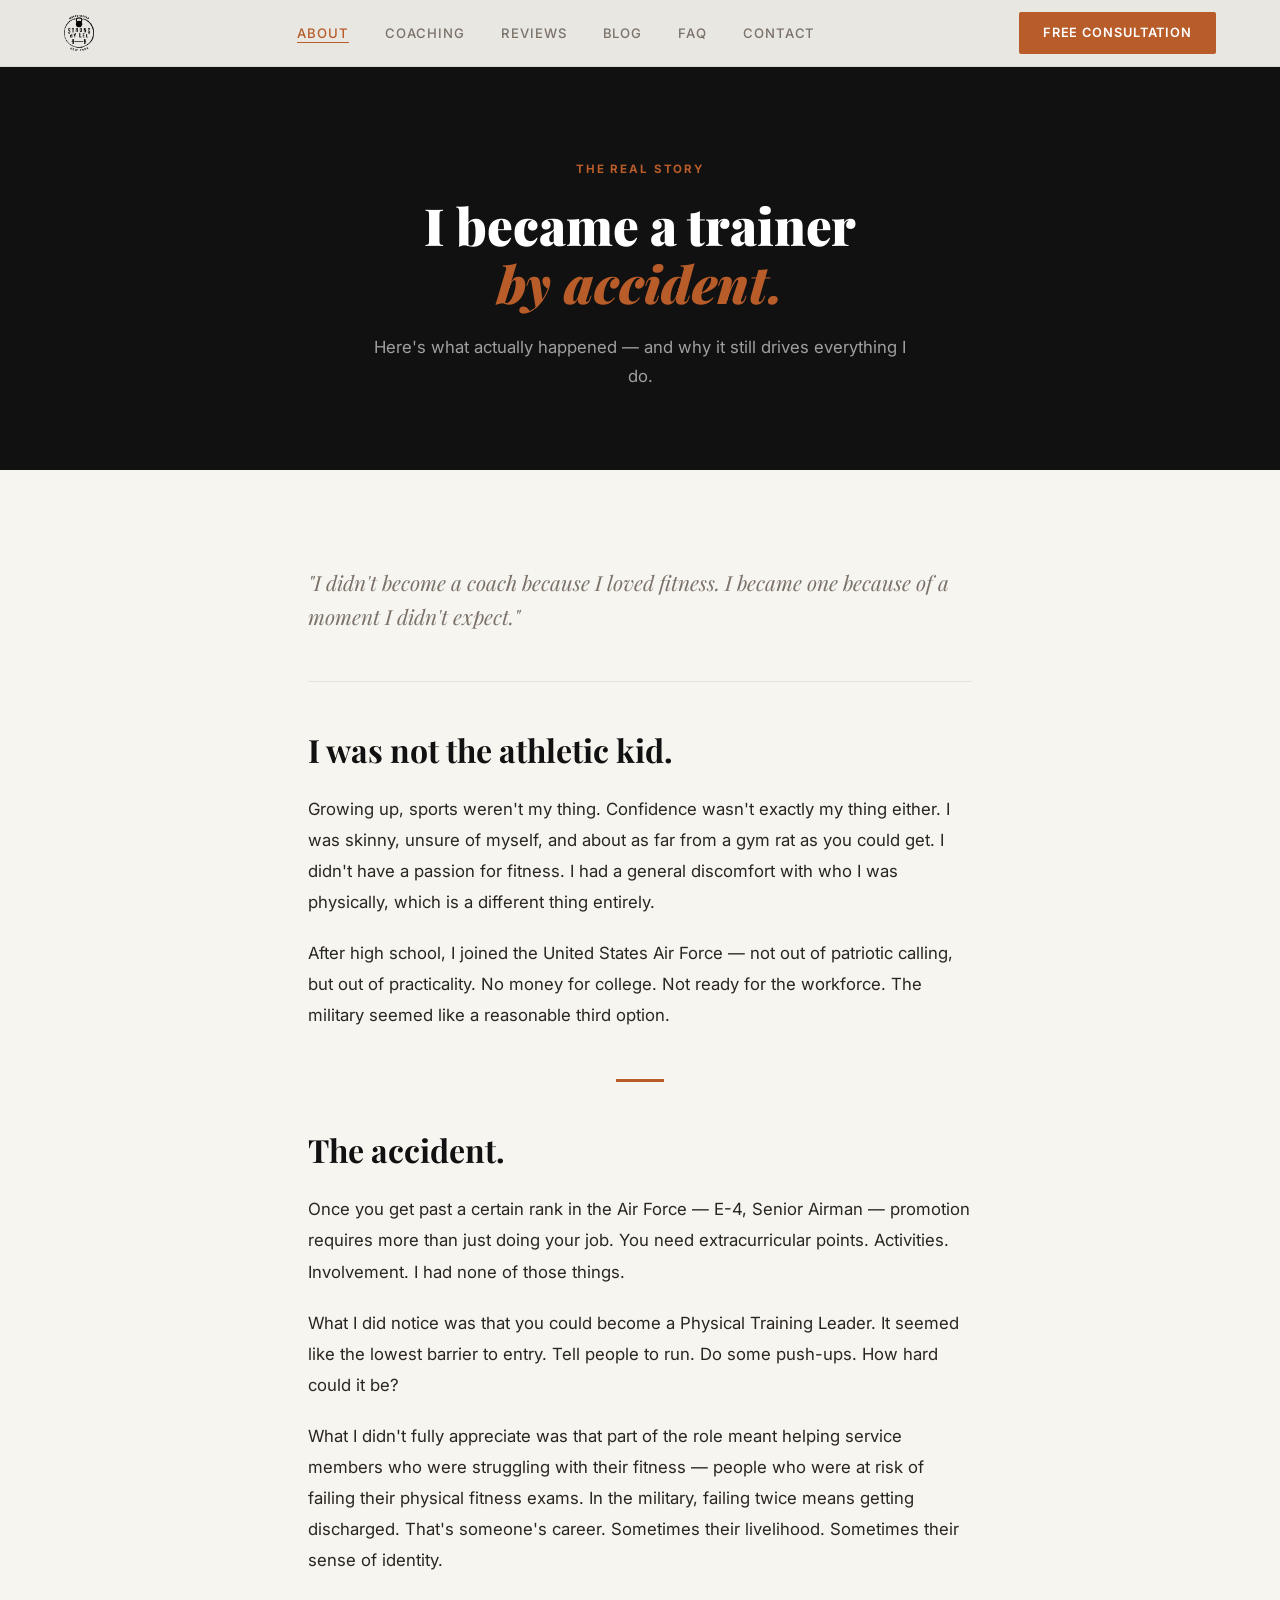
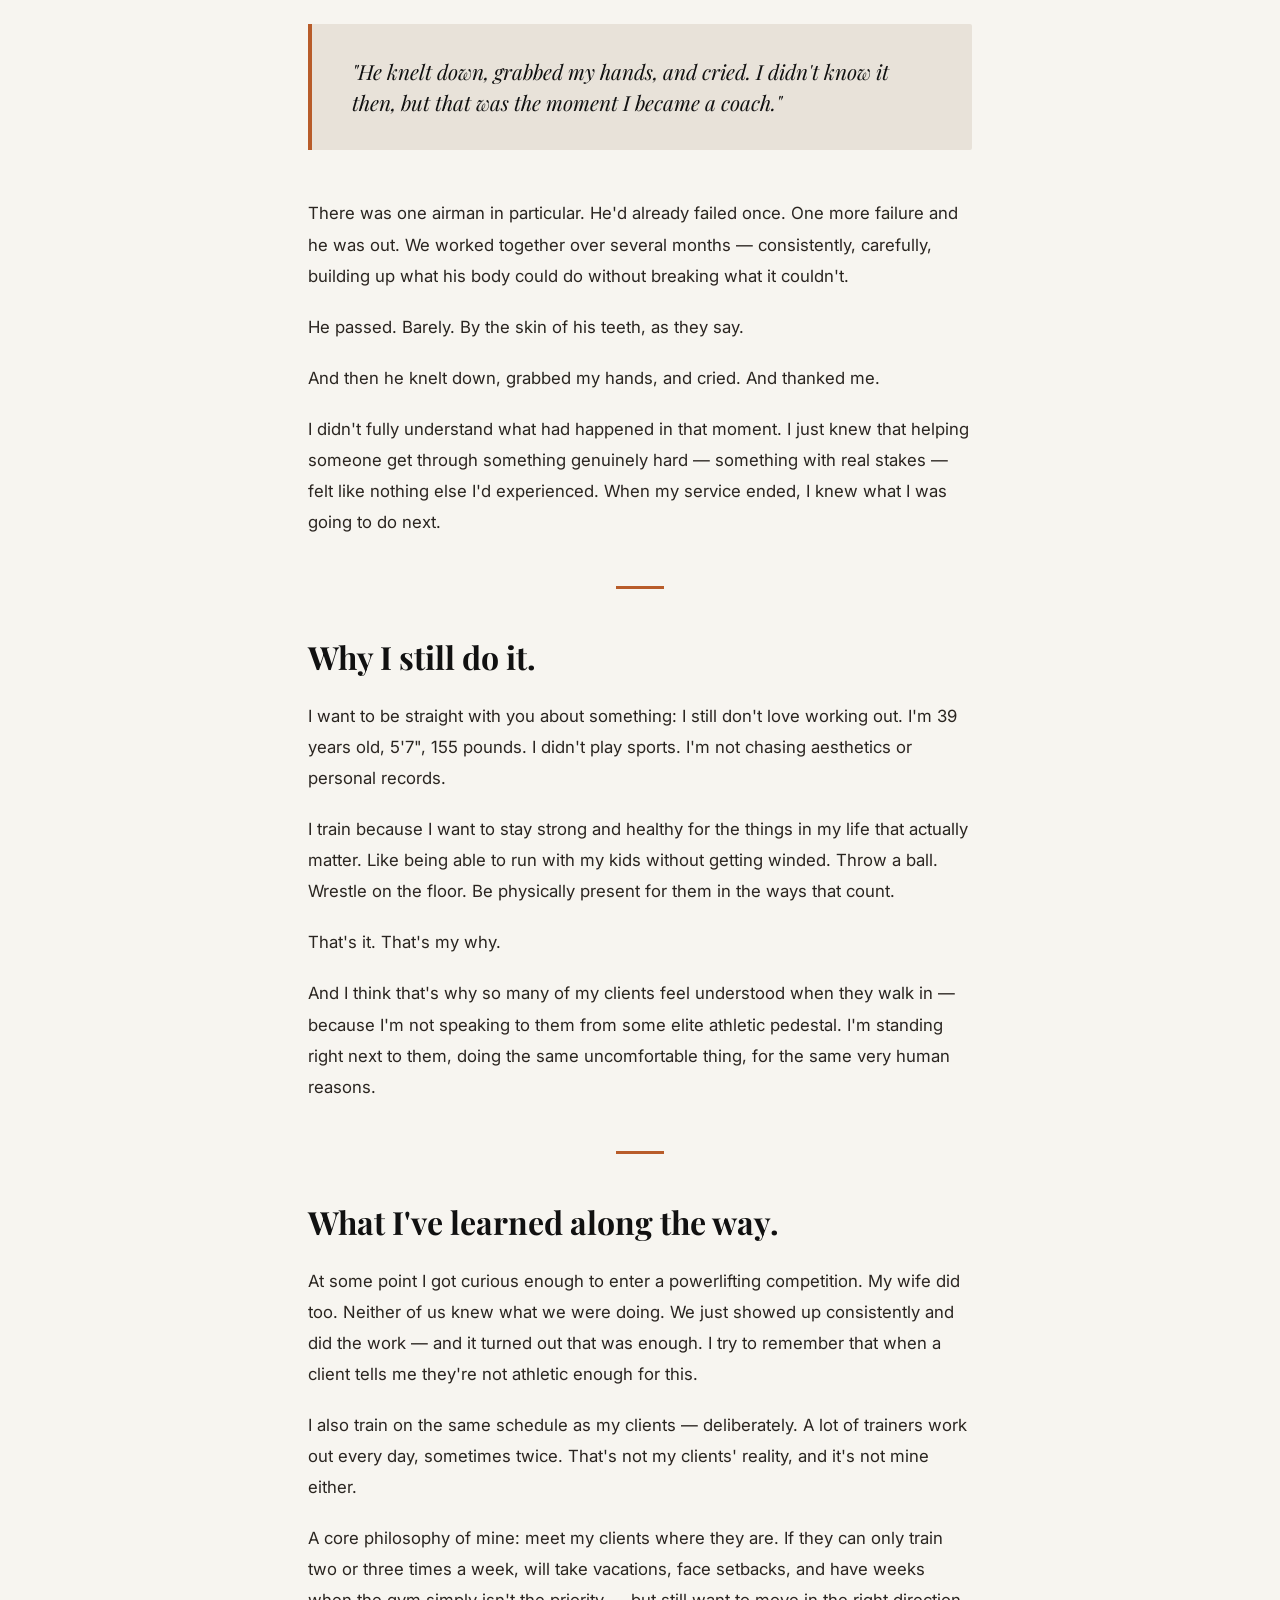
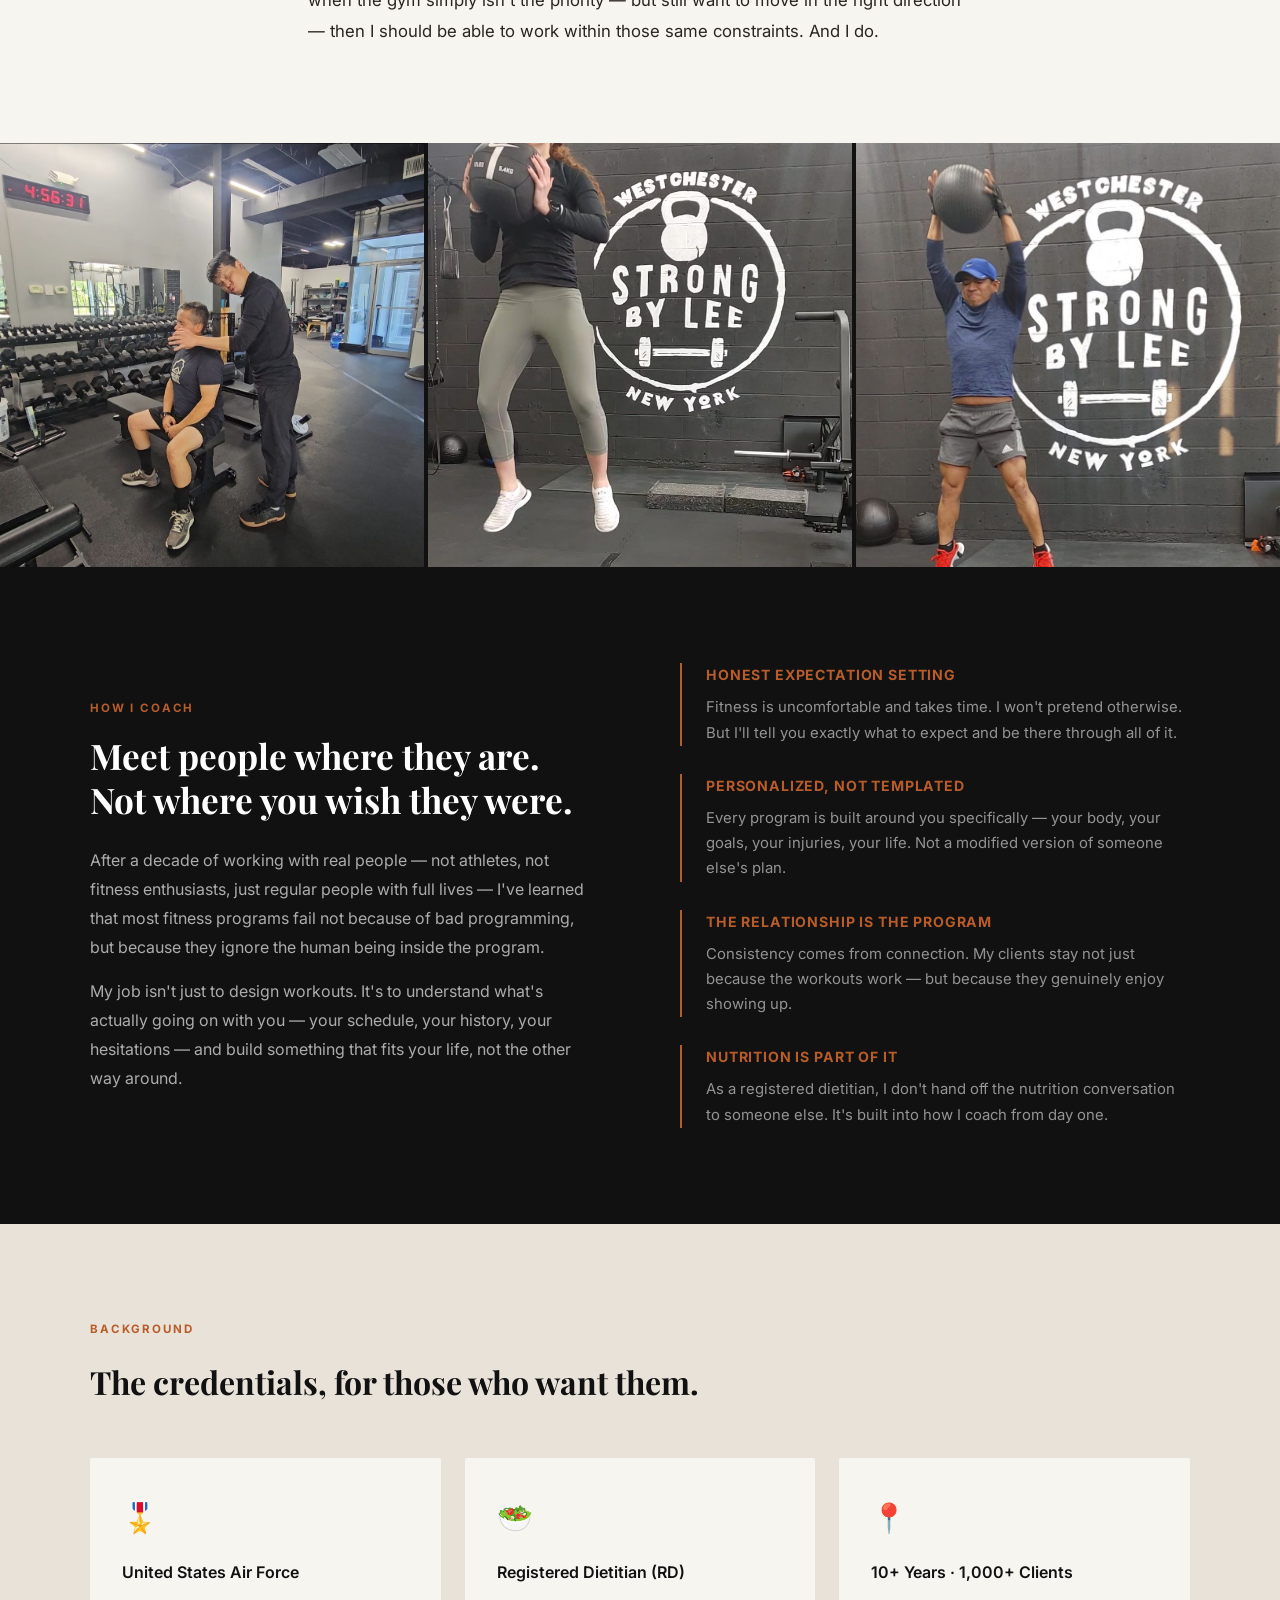
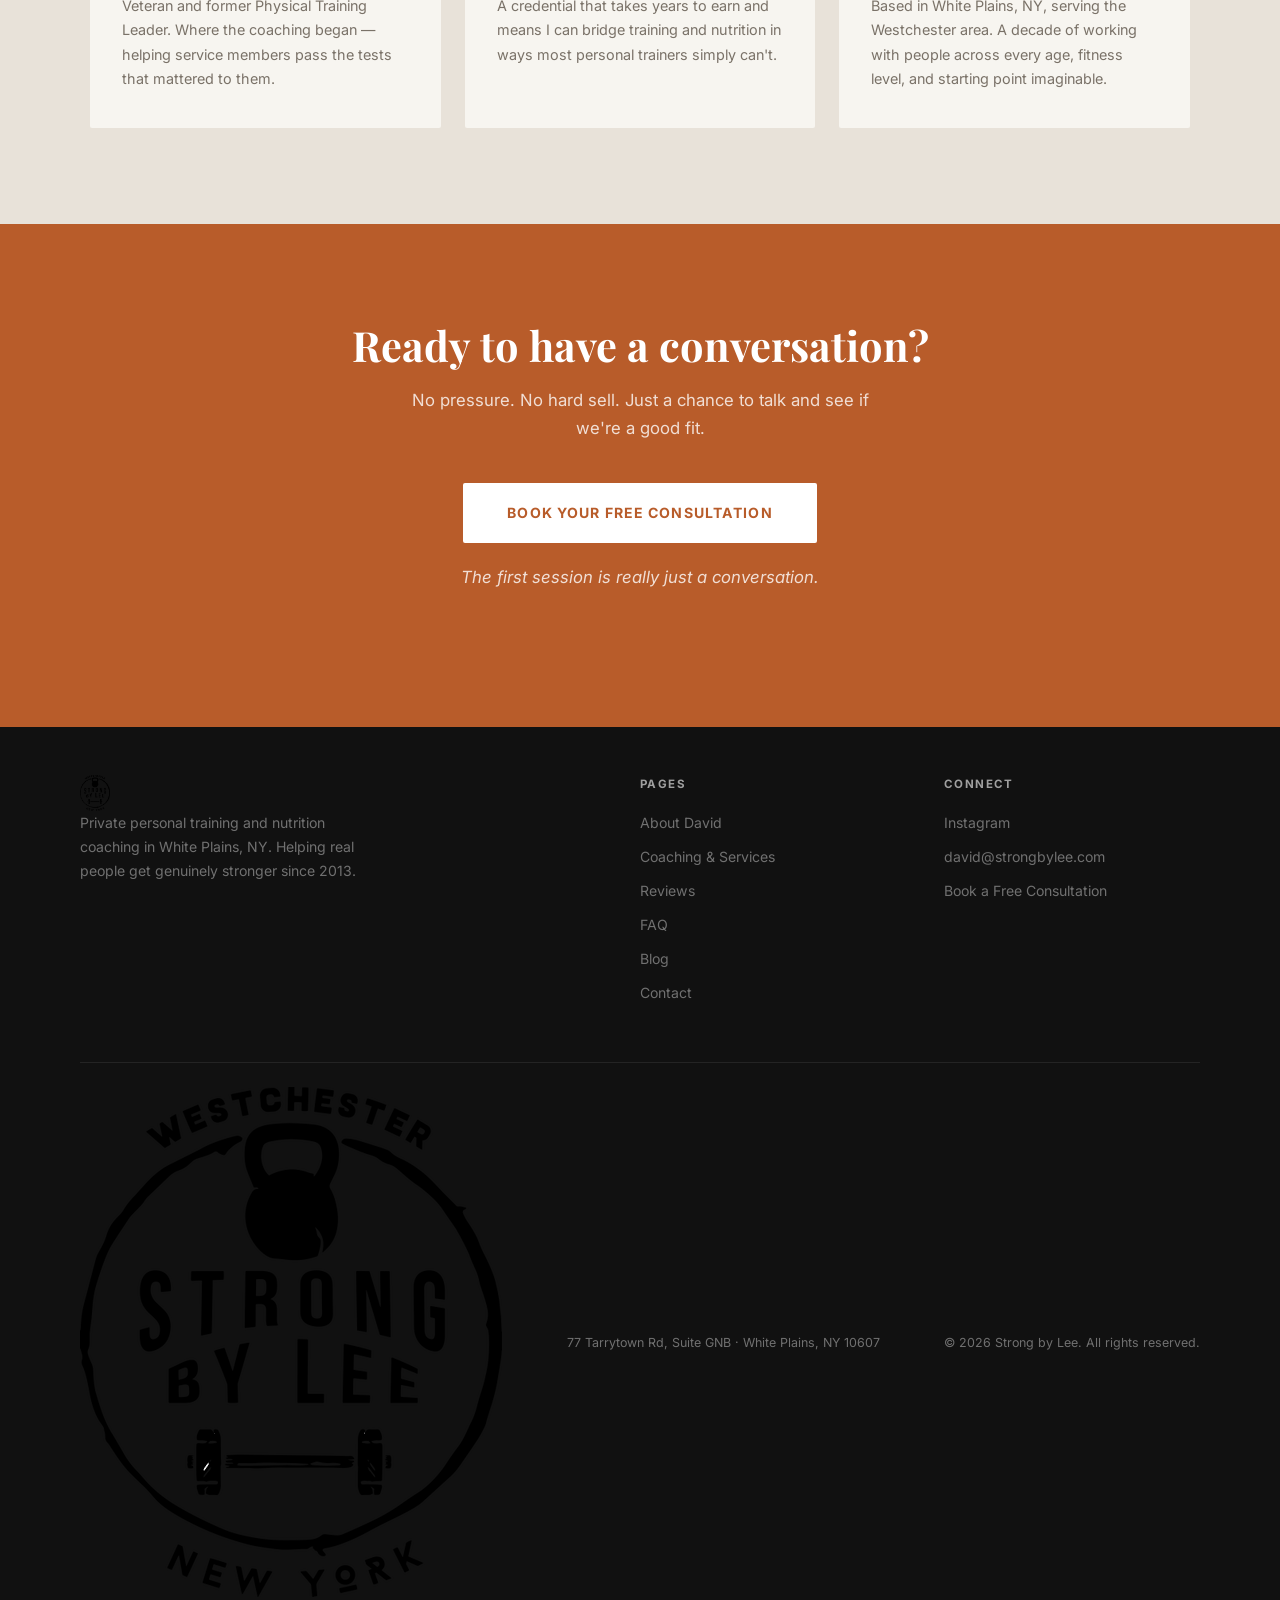
==== commit e80d3479: "update18" ====
--- a/about.html
+++ b/about.html
@@ -191,8 +191,8 @@
   <!-- PHOTO STRIP -->
   <div style="display:grid; grid-template-columns: 1fr 1fr 1fr; gap: 4px; background: var(--black);">
     <img src="images/studio-coaching-posture.jpg" alt="David coaching posture correction" style="width:100%; aspect-ratio:1; object-fit:cover; display:block;">
-    <img src="images/studio-client-laugh.jpg" alt="Client laughing during session" style="width:100%; aspect-ratio:1; object-fit:cover; display:block;">
-    <img src="images/studio-bike-smile.jpg" alt="Client smiling on air bike" style="width:100%; aspect-ratio:1; object-fit:cover; display:block;">
+    <img src="images/studio-jump.jpg" alt="Client jumping with medicine ball" style="width:100%; aspect-ratio:1; object-fit:cover; display:block;">
+    <img src="images/studio-overhead.jpg" alt="Client overhead press" style="width:100%; aspect-ratio:1; object-fit:cover; display:block;">
   </div>
 
   <!-- PHILOSOPHY -->
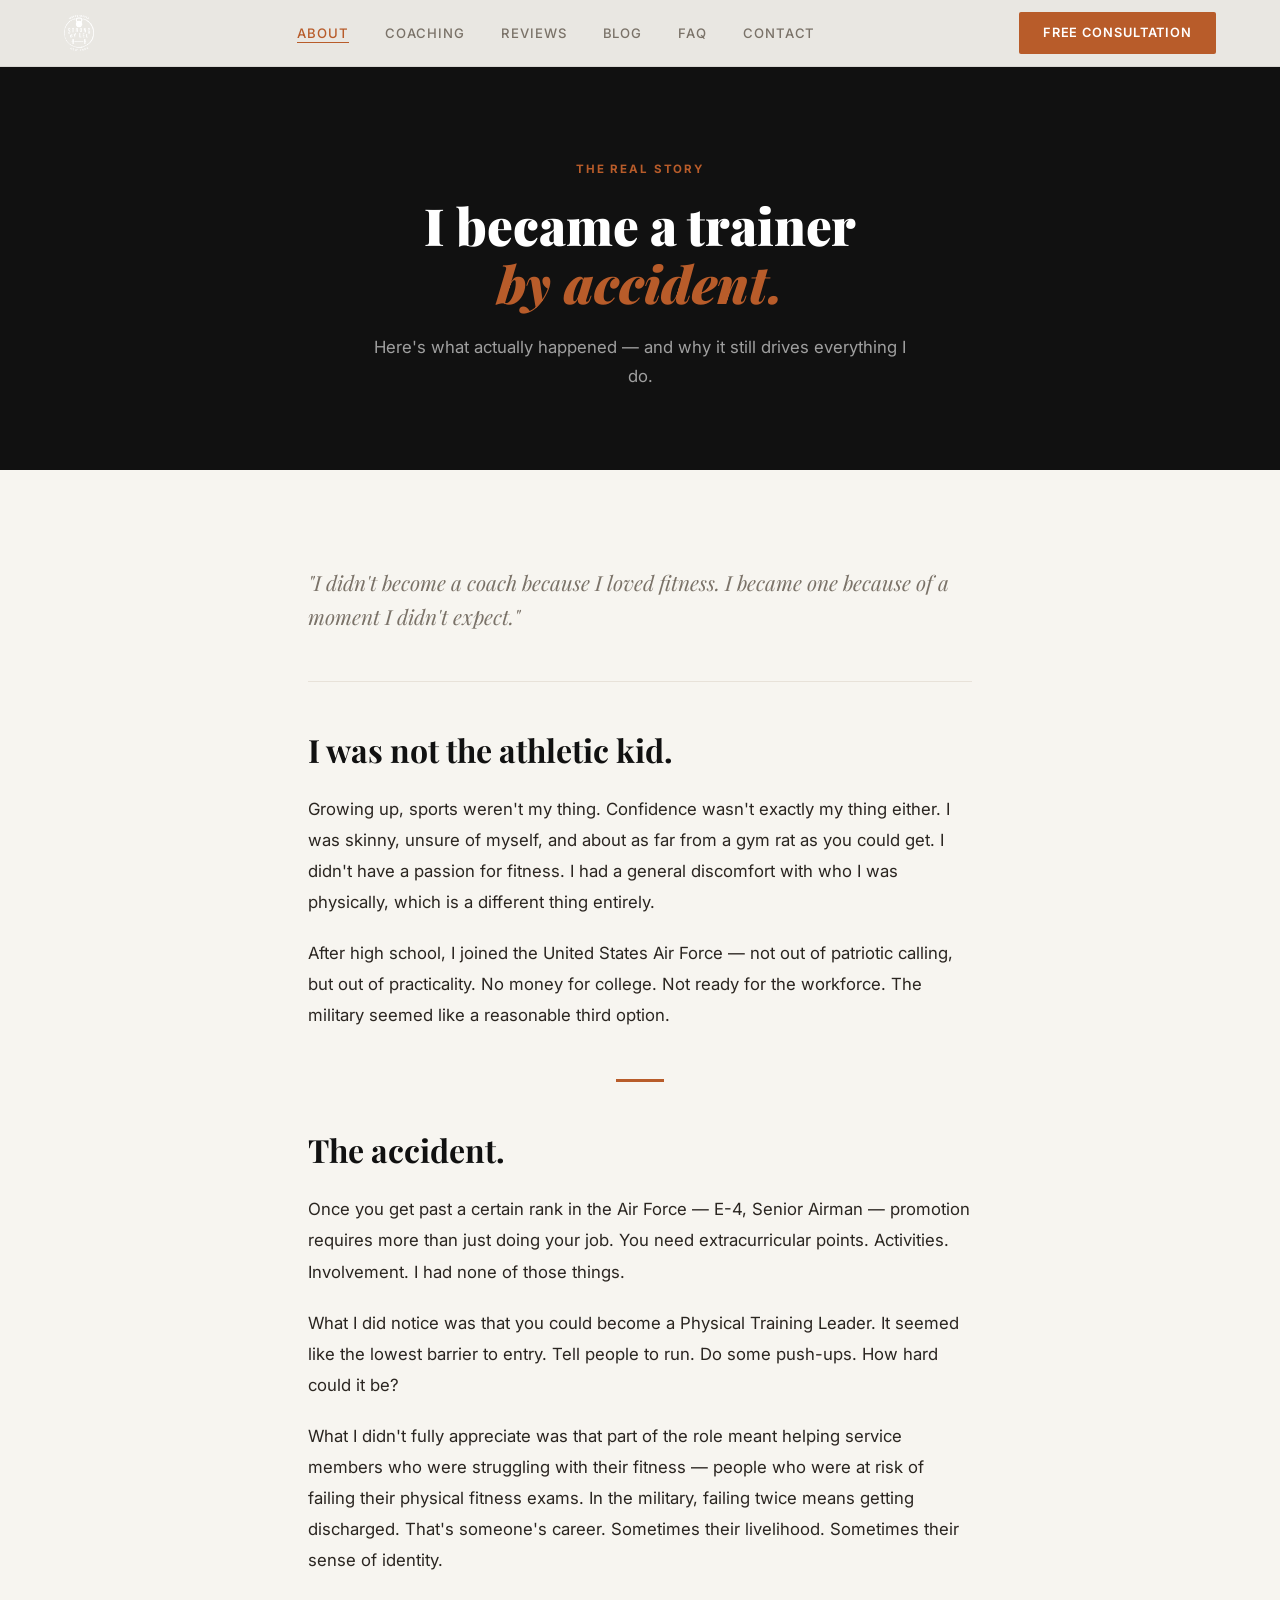
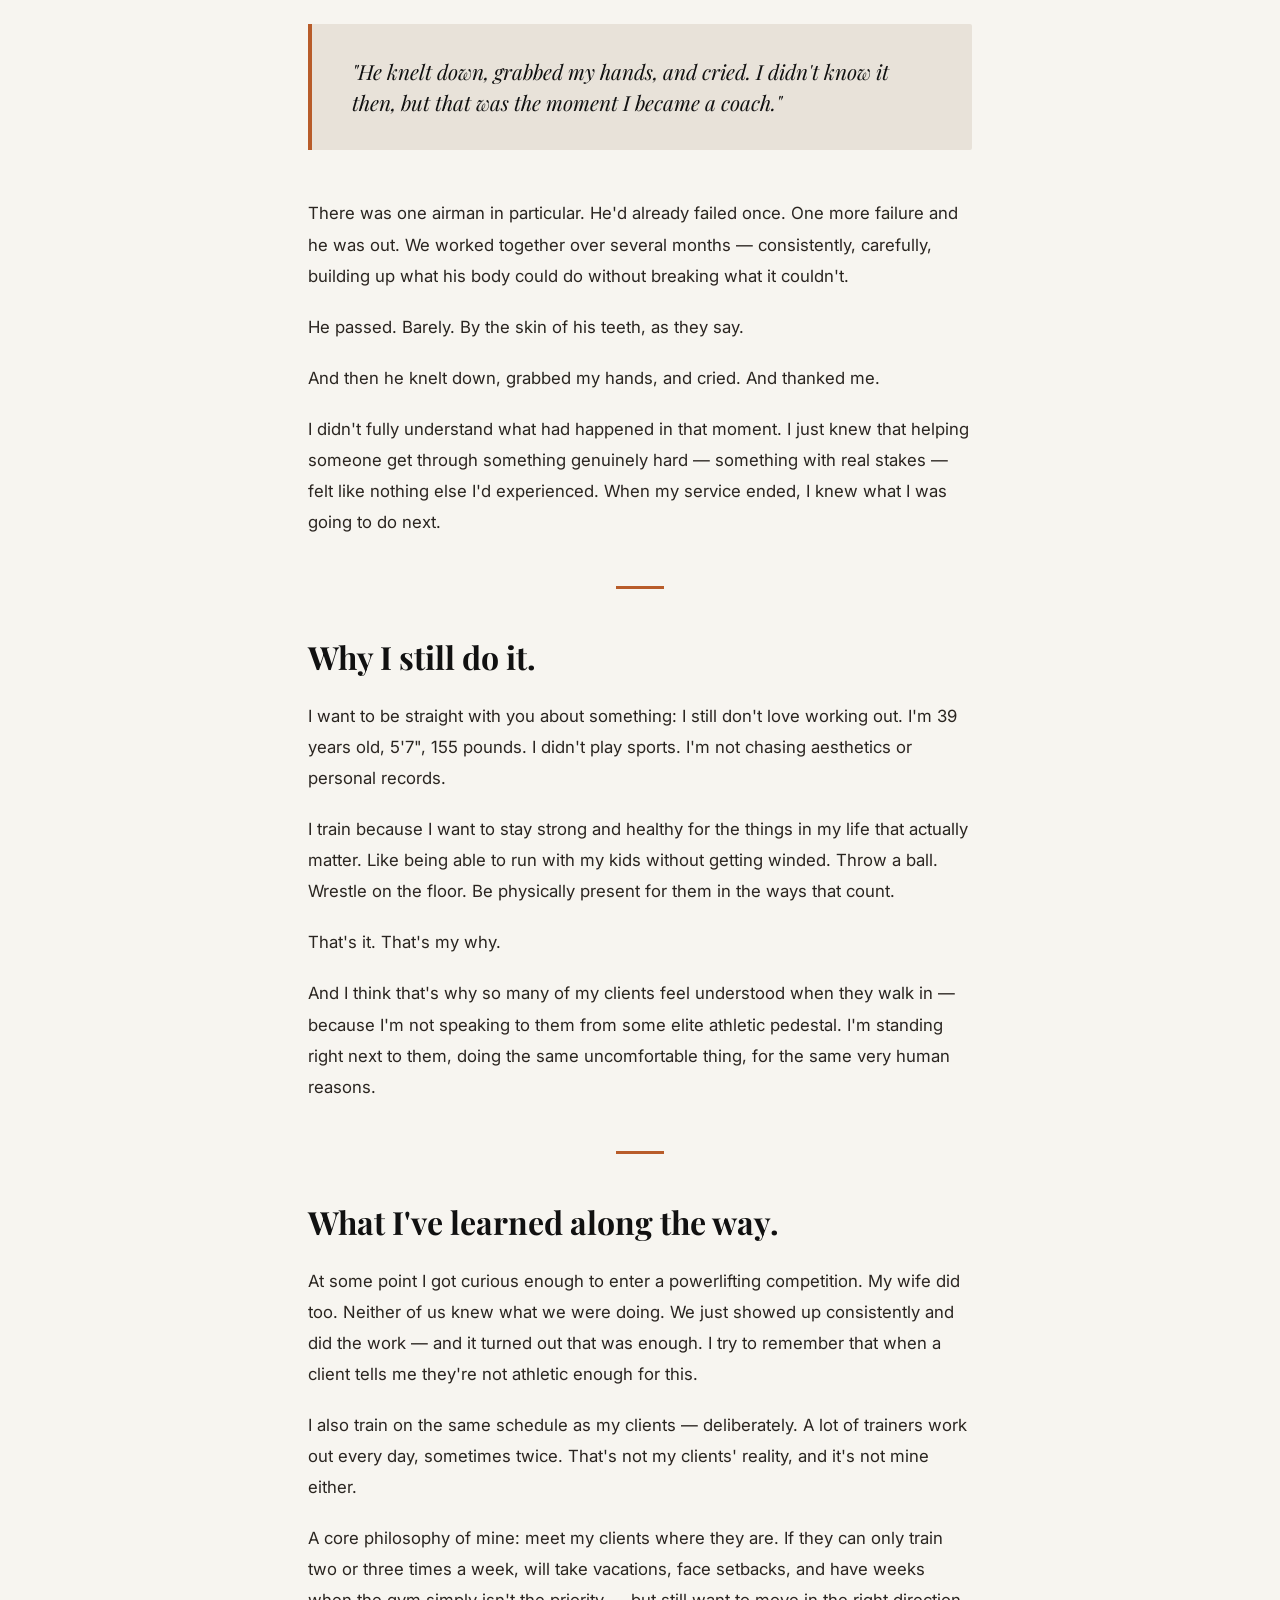
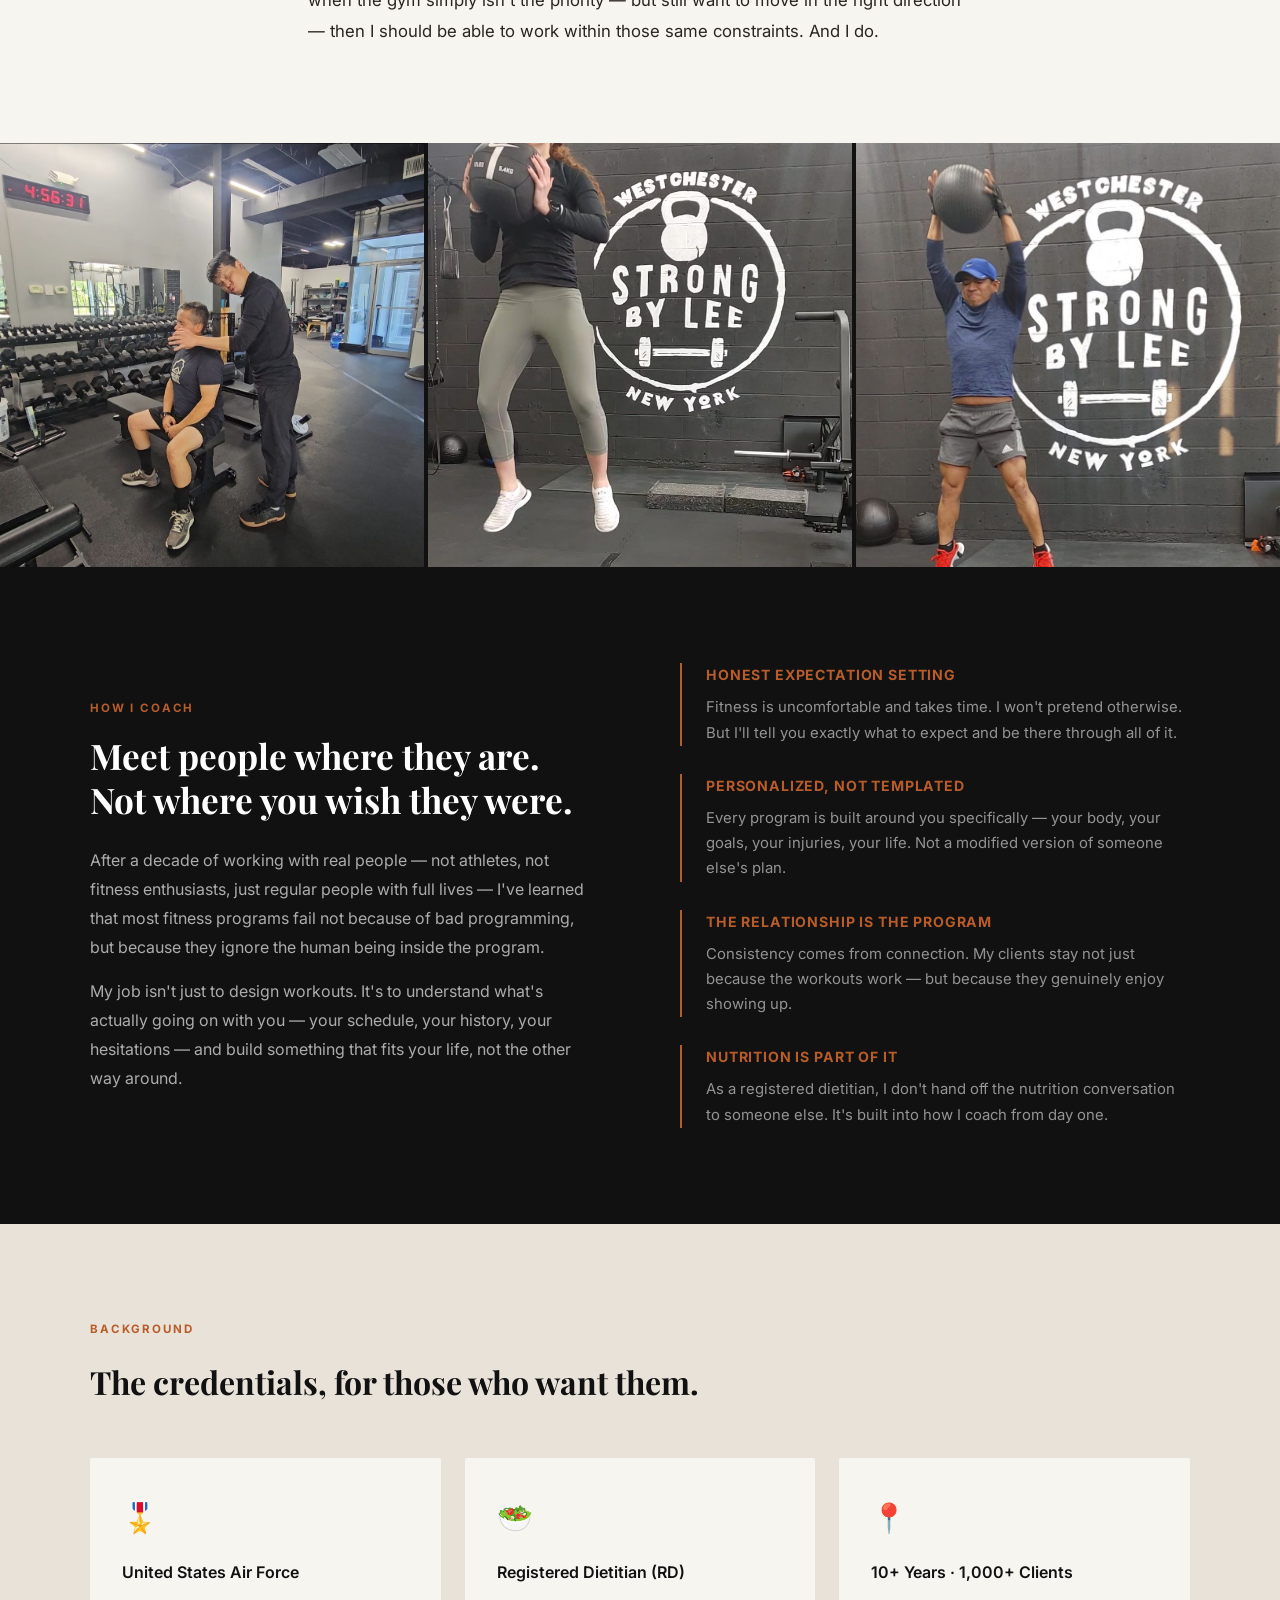
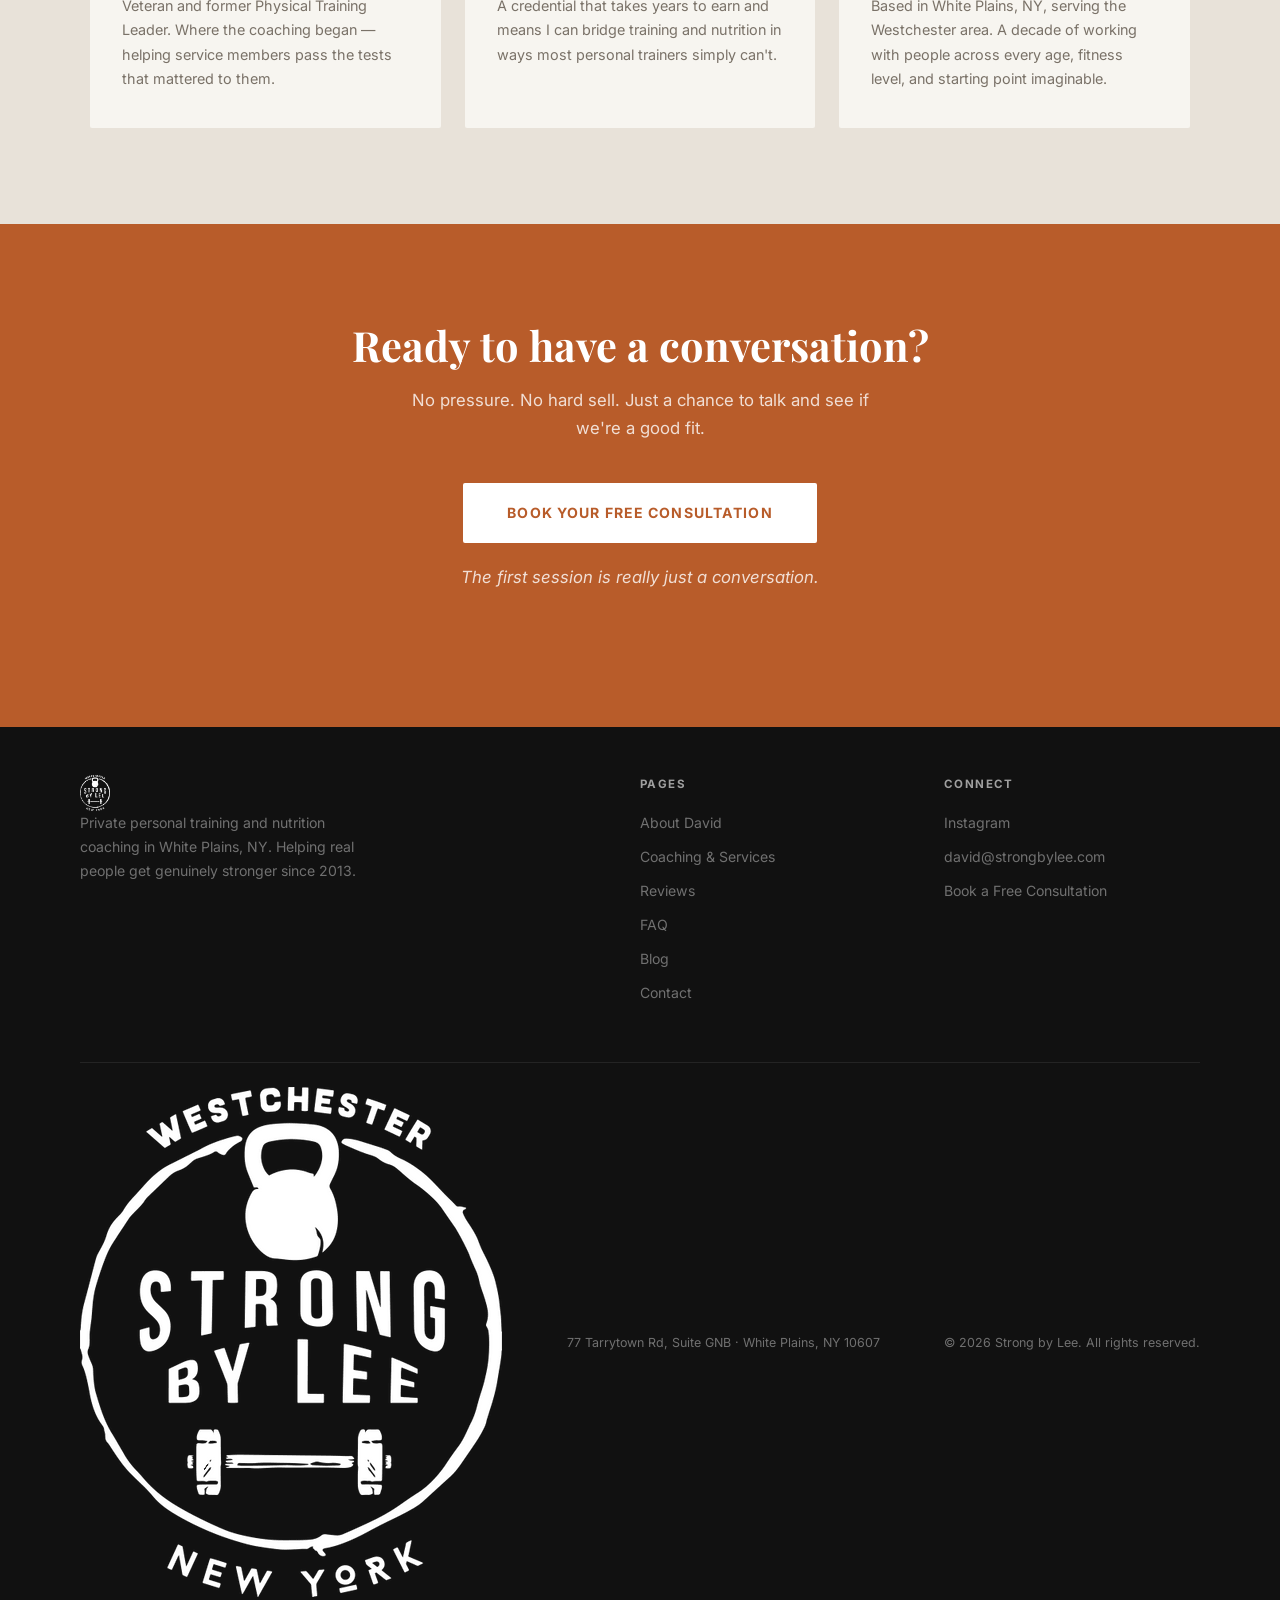
==== commit 3a5a1544: "footeredit" ====
--- a/about.html
+++ b/about.html
@@ -113,7 +113,7 @@
 <body>
 
   <nav>
-    <a href="index.html" class="nav-logo-img"><img src="images/logo.png" alt="Strong by Lee" height="36"></a>
+    <a href="index.html" class="nav-logo-img"><img src="images/logo.png" alt="Strong by Lee" height="36" style="filter: invert(1) brightness(2);"></a>
     <ul class="nav-links">
       <li><a href="about.html" class="active">About</a></li>
       <li><a href="coaching.html">Coaching</a></li>
@@ -282,7 +282,7 @@
       </div>
     </div>
     <div class="footer-bottom">
-      <img src="images/logo.png" alt="Strong by Lee" height="36">
+      <img src="images/logo.png" alt="Strong by Lee" height="36" style="filter: invert(1) brightness(2);">
       <span>77 Tarrytown Rd, Suite GNB · White Plains, NY 10607</span>
       <span>© 2026 Strong by Lee. All rights reserved.</span>
     </div>
--- a/css/style.css
+++ b/css/style.css
@@ -151,6 +151,10 @@
 }
 
 /* ── FOOTER ── */
+footer .nav-logo-img img,
+footer img[alt="Strong by Lee"] {
+  filter: invert(1) brightness(2);
+}
 footer {
   background: var(--black); color: rgba(255,255,255,0.4);
   padding: 48px 80px;
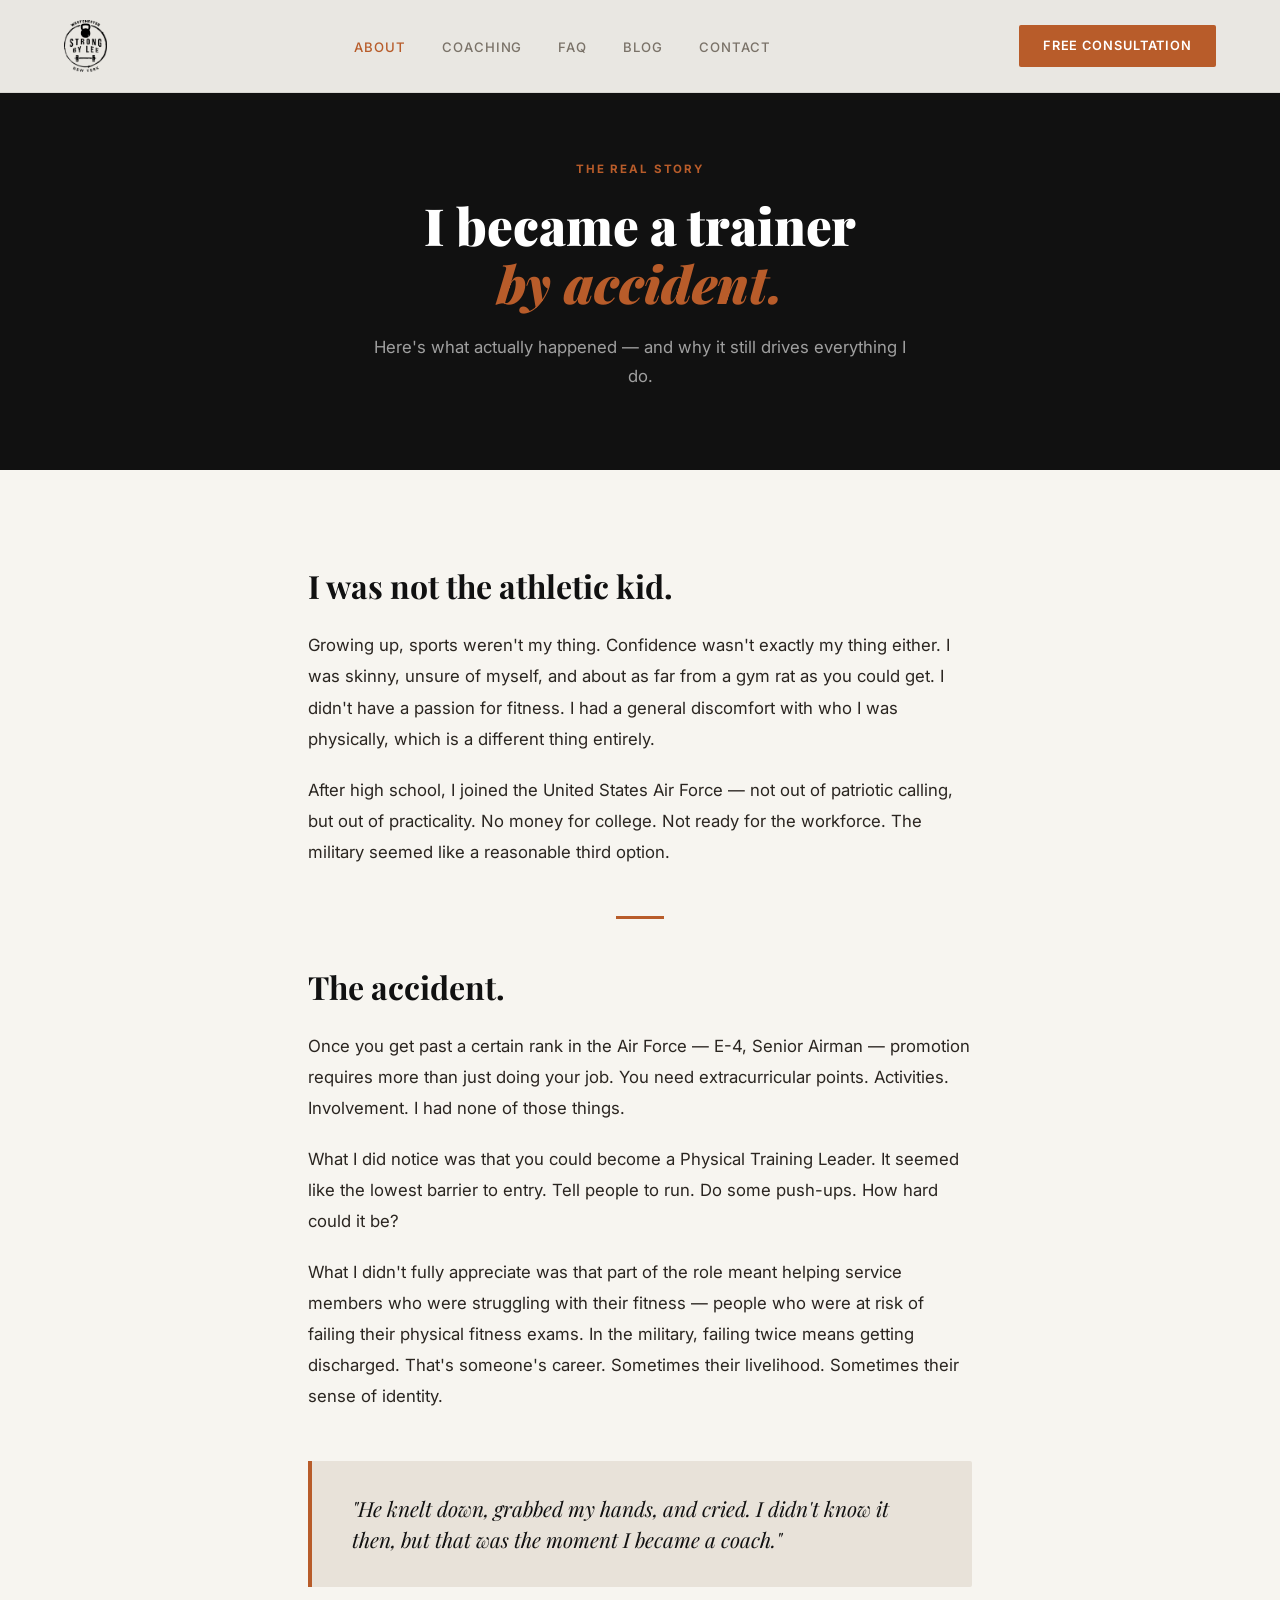
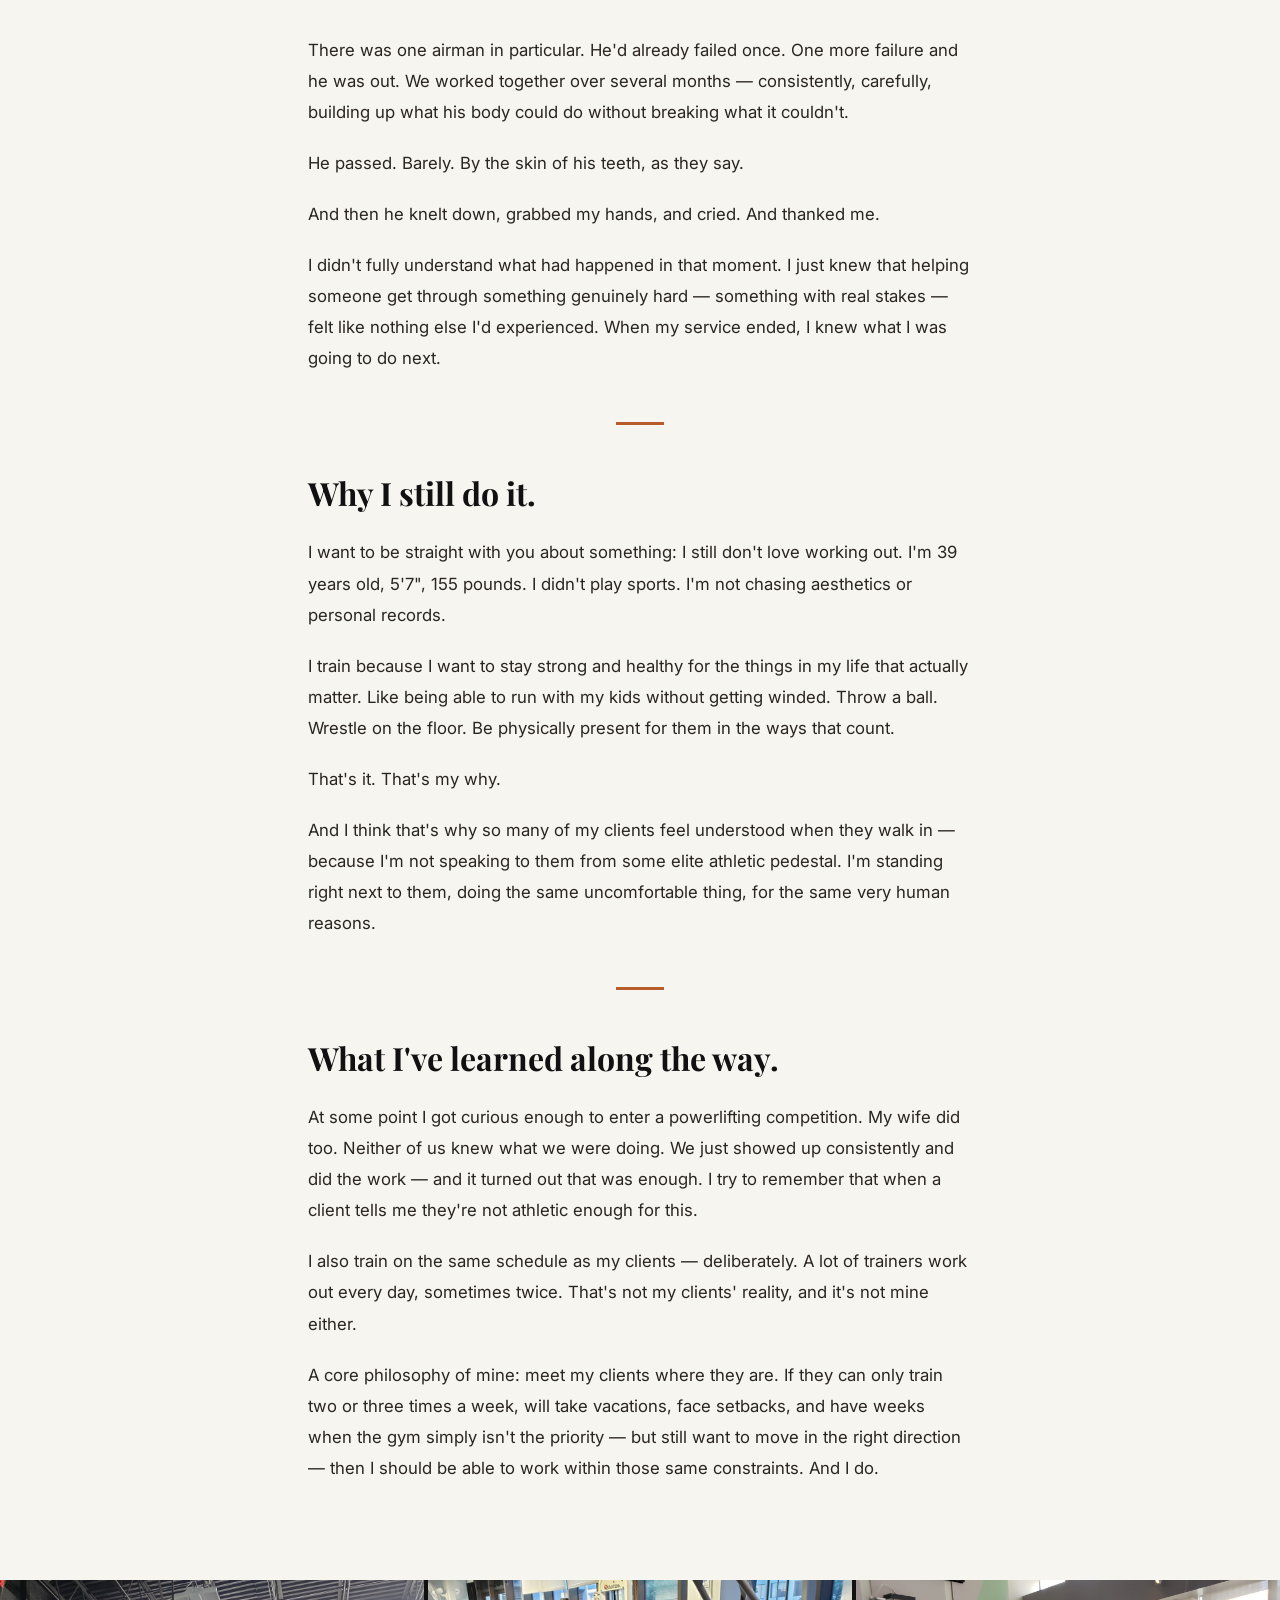
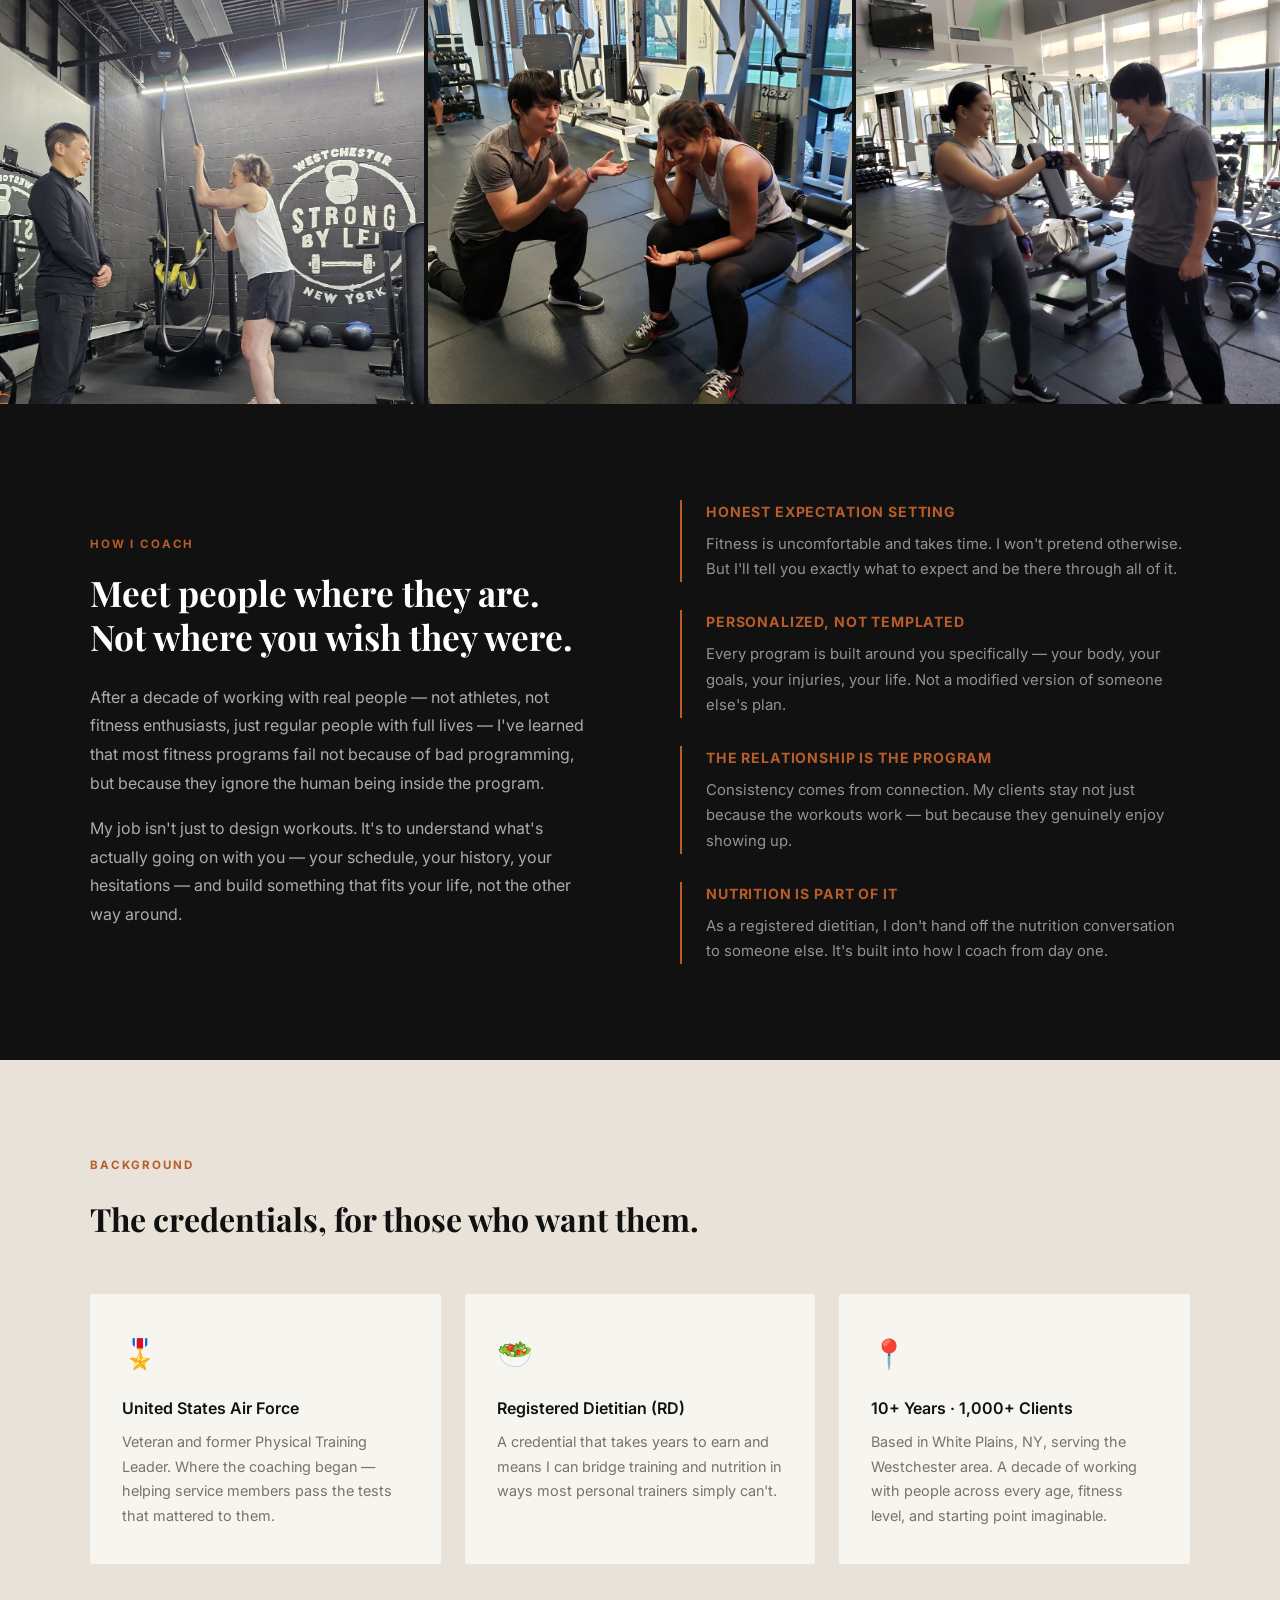
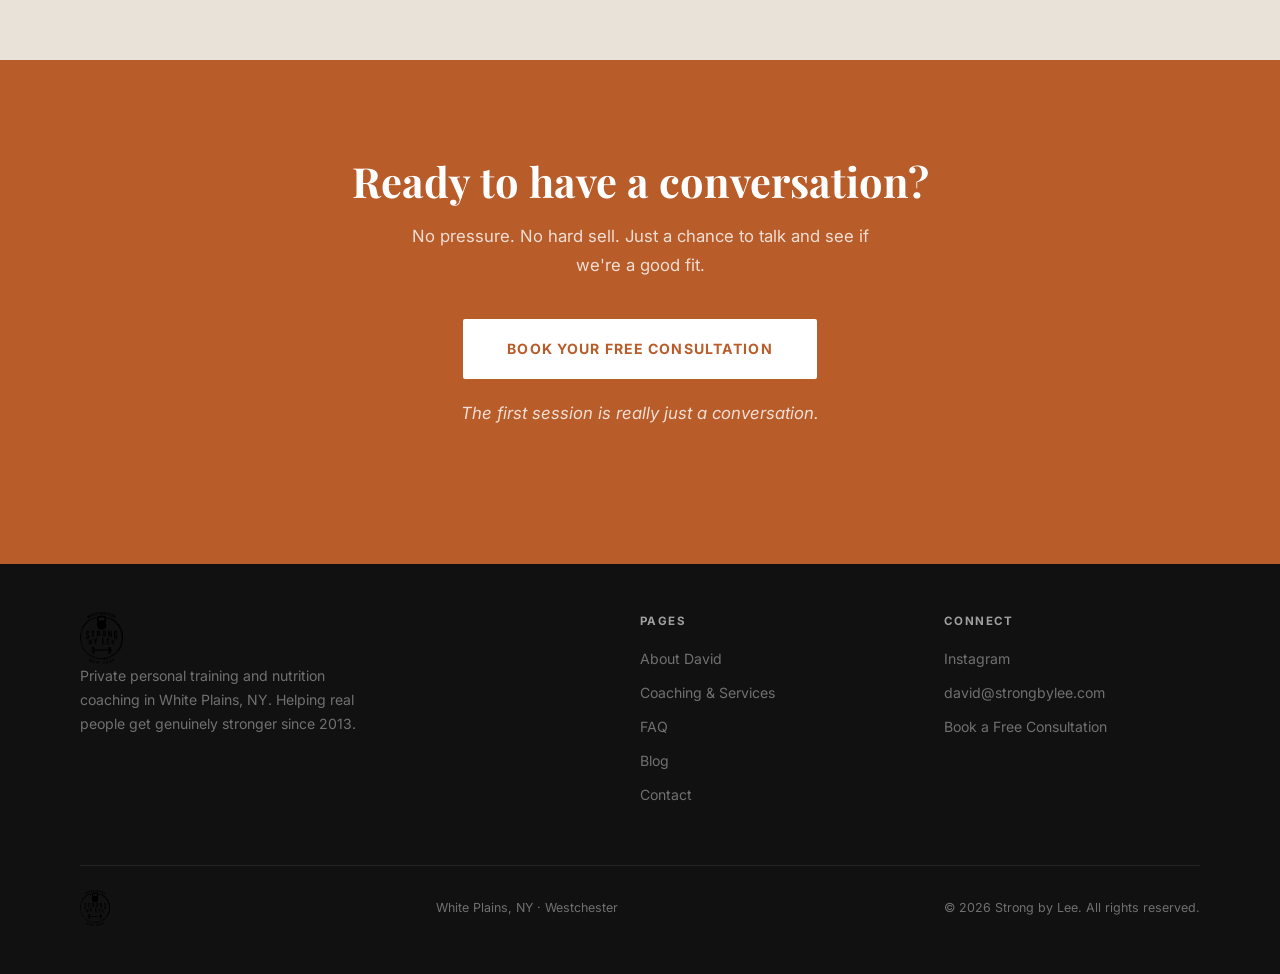
==== commit f4ceb55d: "edit" ====
--- a/about.html
+++ b/about.html
@@ -4,20 +4,7 @@
   <meta charset="UTF-8" />
   <meta name="viewport" content="width=device-width, initial-scale=1.0" />
   <title>About David — Strong by Lee | White Plains, NY</title>
-  <meta name="description" content="The real story behind Strong by Lee. David is a registered dietitian, Air Force veteran, and personal trainer who understands what it feels like to not love working out." />
-  <meta name="robots" content="index, follow" />
-  <meta name="author" content="David Lee" />
-  <meta property="og:type" content="website" />
-  <meta property="og:title" content="About David — Strong by Lee" />
-  <meta property="og:description" content="I didn't become a coach because I loved fitness. I became one because of a moment I didn't expect." />
-  <meta property="og:image" content="https://strongbylee.com/images/studio-coaching.jpg" />
-  <meta property="og:url" content="https://strongbylee.com/about.html" />
-  <meta property="og:site_name" content="Strong by Lee" />
-  <meta name="twitter:card" content="summary_large_image" />
-  <meta name="twitter:title" content="About David — Strong by Lee" />
-  <meta name="twitter:description" content="I didn't become a coach because I loved fitness. I became one because of a moment I didn't expect." />
-  <meta name="twitter:image" content="https://strongbylee.com/images/studio-coaching.jpg" />
-  
+  <meta name="description" content="The real story behind Strong by Lee. David is a registered dietitian, Air Force veteran, and personal trainer in White Plains, NY who doesn't love working out — and coaches people who feel the same way." />
   <link href="https://fonts.googleapis.com/css2?family=Playfair+Display:ital,wght@0,700;0,900;1,700&family=Inter:wght@300;400;500;600&display=swap" rel="stylesheet" />
   <link rel="stylesheet" href="css/style.css" />
   <style>
@@ -113,13 +100,12 @@
 <body>
 
   <nav>
-    <a href="index.html" class="nav-logo-img"><img src="images/logo.png" alt="Strong by Lee" height="36" style="filter: invert(1) brightness(2);"></a>
+    <a href="index.html" class="nav-logo-img"><img src="images/logo.png" alt="Strong by Lee" height="52"></a>
     <ul class="nav-links">
       <li><a href="about.html" class="active">About</a></li>
       <li><a href="coaching.html">Coaching</a></li>
-      <li><a href="reviews.html">Reviews</a></li>
+      <li><a href="faq.html">FAQ</a></li>
       <li><a href="blog.html">Blog</a></li>
-      <li><a href="faq.html">FAQ</a></li>
       <li><a href="contact.html">Contact</a></li>
     </ul>
     <a href="contact.html" class="nav-cta">Free Consultation</a>
@@ -130,16 +116,13 @@
 
   <div class="mobile-menu" id="mobileMenu">
     <span class="mobile-close" id="mobileClose">&times;</span>
-    
-        <a href="index.html">Home</a>
-    <a href="about.html" class="active">About</a>
+    <a href="index.html">Home</a>
+    <a href="about.html">About</a>
     <a href="coaching.html">Coaching</a>
-    <a href="reviews.html">Reviews</a>
+    <a href="faq.html">FAQ</a>
     <a href="blog.html">Blog</a>
-    <a href="faq.html">FAQ</a>
     <a href="contact.html">Contact</a>
     <a href="contact.html" style="color: var(--accent);">Free Consultation</a>
-  
   </div>
 
   <!-- PAGE HERO -->
@@ -151,7 +134,6 @@
 
   <!-- STORY -->
   <div class="story-section">
-    <p style="font-family:'Playfair Display',serif; font-size:1.3rem; font-style:italic; color:var(--muted); line-height:1.6; margin-bottom:48px; padding-bottom:48px; border-bottom:1px solid var(--warm);">"I didn't become a coach because I loved fitness. I became one because of a moment I didn't expect."</p>
     <h2>I was not the athletic kid.</h2>
     <p>Growing up, sports weren't my thing. Confidence wasn't exactly my thing either. I was skinny, unsure of myself, and about as far from a gym rat as you could get. I didn't have a passion for fitness. I had a general discomfort with who I was physically, which is a different thing entirely.</p>
     <p>After high school, I joined the United States Air Force — not out of patriotic calling, but out of practicality. No money for college. Not ready for the workforce. The military seemed like a reasonable third option.</p>
@@ -190,9 +172,9 @@
 
   <!-- PHOTO STRIP -->
   <div style="display:grid; grid-template-columns: 1fr 1fr 1fr; gap: 4px; background: var(--black);">
-    <img src="images/studio-coaching-posture.jpg" alt="David coaching posture correction" style="width:100%; aspect-ratio:1; object-fit:cover; display:block;">
-    <img src="images/studio-jump.jpg" alt="Client jumping with medicine ball" style="width:100%; aspect-ratio:1; object-fit:cover; display:block;">
-    <img src="images/studio-overhead.jpg" alt="Client overhead press" style="width:100%; aspect-ratio:1; object-fit:cover; display:block;">
+    <img src="images/studio-coaching.jpg" alt="David coaching in the Strong by Lee studio" style="width:100%; aspect-ratio:1; object-fit:cover; object-position: center top; display:block;">
+    <img src="images/coaching-laughing.jpg" alt="David with a client" style="width:100%; aspect-ratio:1; object-fit:cover; display:block;">
+    <img src="images/coaching-floor.jpg" alt="David coaching on the floor" style="width:100%; aspect-ratio:1; object-fit:cover; display:block;">
   </div>
 
   <!-- PHILOSOPHY -->
@@ -267,10 +249,9 @@
       </div>
       <div class="footer-col">
         <h4>Pages</h4>
-        <a href="about.html" class="active">About David</a>
+        <a href="about.html">About David</a>
         <a href="coaching.html">Coaching & Services</a>
-        <a href="reviews.html">Reviews</a>
-    <a href="faq.html">FAQ</a>
+        <a href="faq.html">FAQ</a>
         <a href="blog.html">Blog</a>
         <a href="contact.html">Contact</a>
       </div>
@@ -282,8 +263,8 @@
       </div>
     </div>
     <div class="footer-bottom">
-      <img src="images/logo.png" alt="Strong by Lee" height="36" style="filter: invert(1) brightness(2);">
-      <span>77 Tarrytown Rd, Suite GNB · White Plains, NY 10607</span>
+      <img src="images/logo.png" alt="Strong by Lee" height="36">
+      <span>White Plains, NY · Westchester</span>
       <span>© 2026 Strong by Lee. All rights reserved.</span>
     </div>
   </footer>
--- a/css/style.css
+++ b/css/style.css
@@ -24,7 +24,7 @@
 nav {
   position: fixed; top: 0; left: 0; right: 0; z-index: 100;
   display: flex; align-items: center; justify-content: space-between;
-  padding: 12px 64px;
+  padding: 20px 64px;
   background: rgba(247,245,240,0.94);
   backdrop-filter: blur(8px);
   border-bottom: 1px solid rgba(0,0,0,0.07);
@@ -41,8 +41,7 @@
   text-decoration: none;
 }
 .nav-logo-img img {
-  height: 36px; width: auto;
-  max-height: 36px;
+  height: 52px; width: auto;
   display: block;
 }
 .nav-links { display: flex; gap: 36px; list-style: none; }
@@ -151,10 +150,6 @@
 }
 
 /* ── FOOTER ── */
-footer .nav-logo-img img,
-footer img[alt="Strong by Lee"] {
-  filter: invert(1) brightness(2);
-}
 footer {
   background: var(--black); color: rgba(255,255,255,0.4);
   padding: 48px 80px;
@@ -366,17 +361,3 @@
   .footer-bottom { flex-direction: column; gap: 12px; text-align: center; }
   .page-hero { padding: 120px 32px 64px; }
 }
-
-/* ── POLISH & PERFORMANCE ── */
-img { max-width: 100%; height: auto; }
-* { -webkit-font-smoothing: antialiased; -moz-osx-font-smoothing: grayscale; }
-::selection { background: var(--accent); color: #fff; }
-a { transition: color 0.2s, opacity 0.2s; }
-.nav-links a { position: relative; }
-.nav-links a::after {
-  content: ''; position: absolute; bottom: -2px; left: 0; right: 0;
-  height: 1px; background: var(--accent);
-  transform: scaleX(0); transition: transform 0.2s;
-}
-.nav-links a:hover::after,
-.nav-links a.active::after { transform: scaleX(1); }
